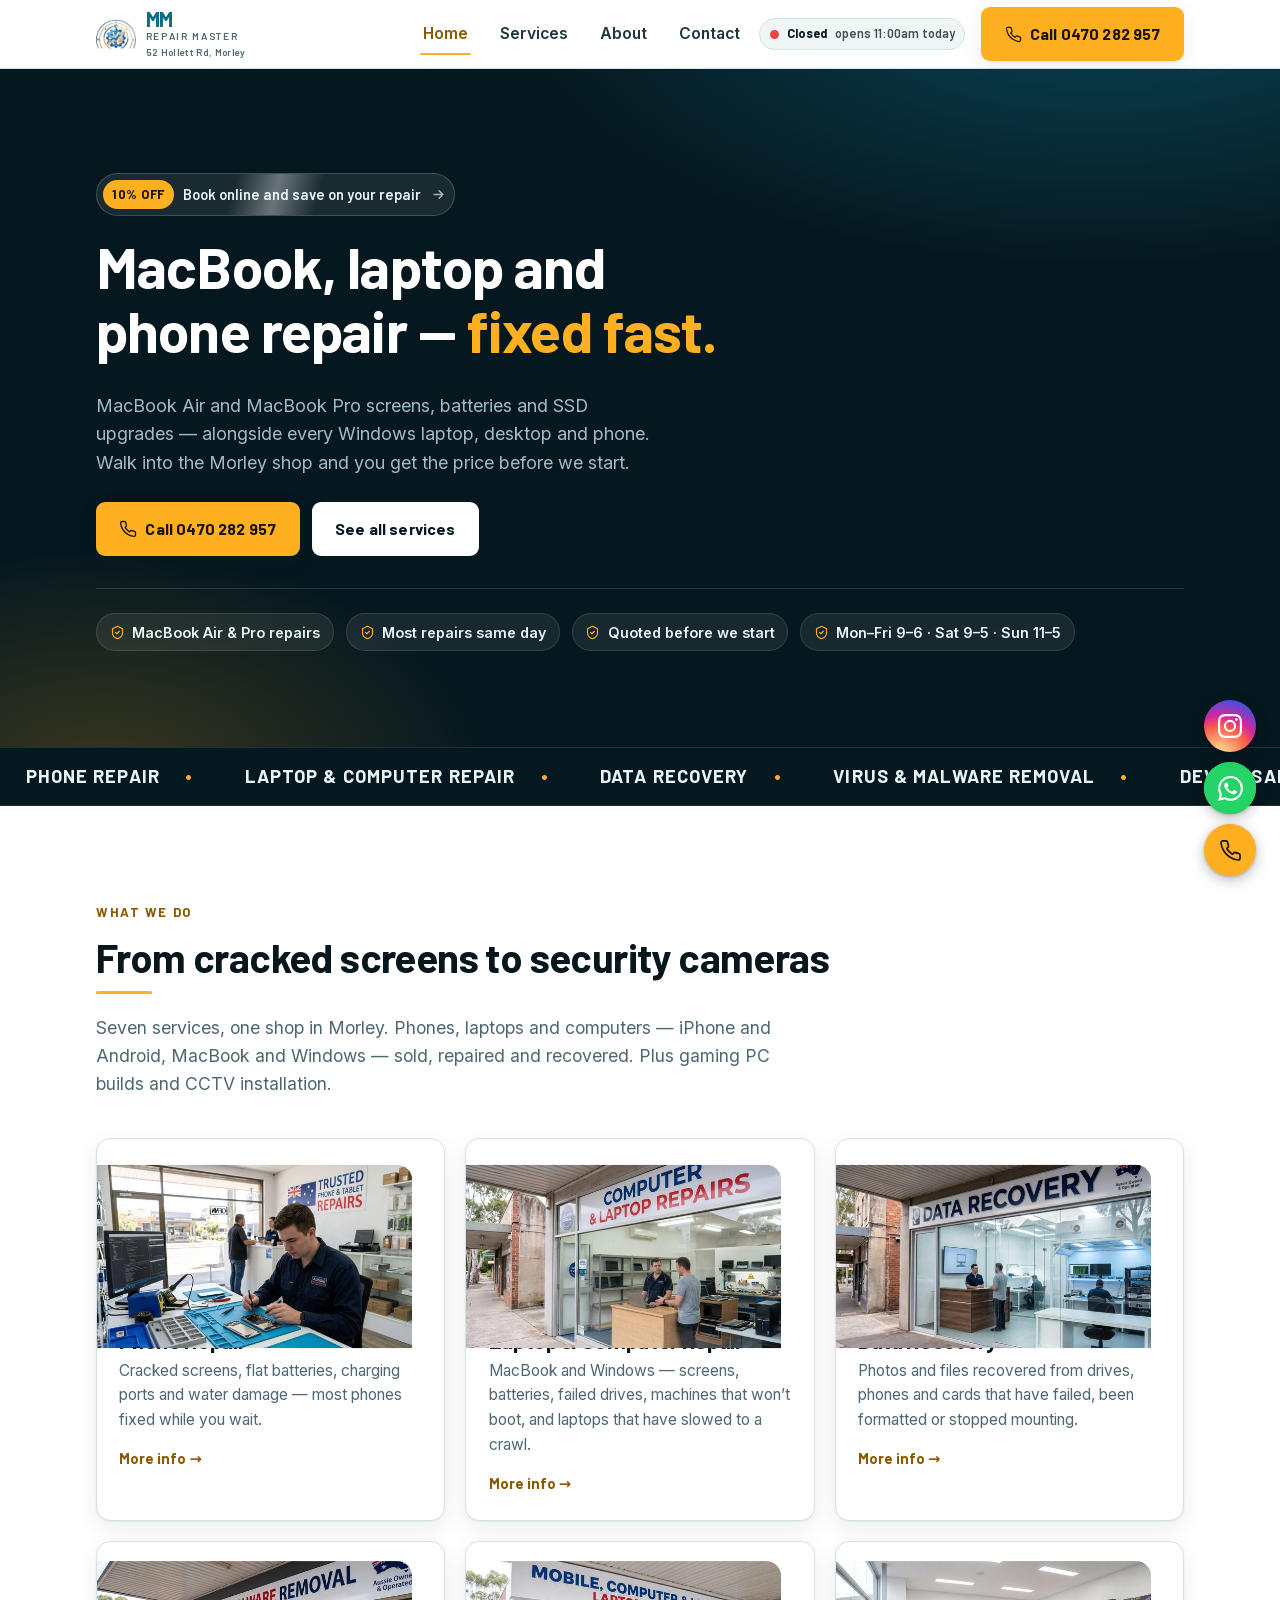
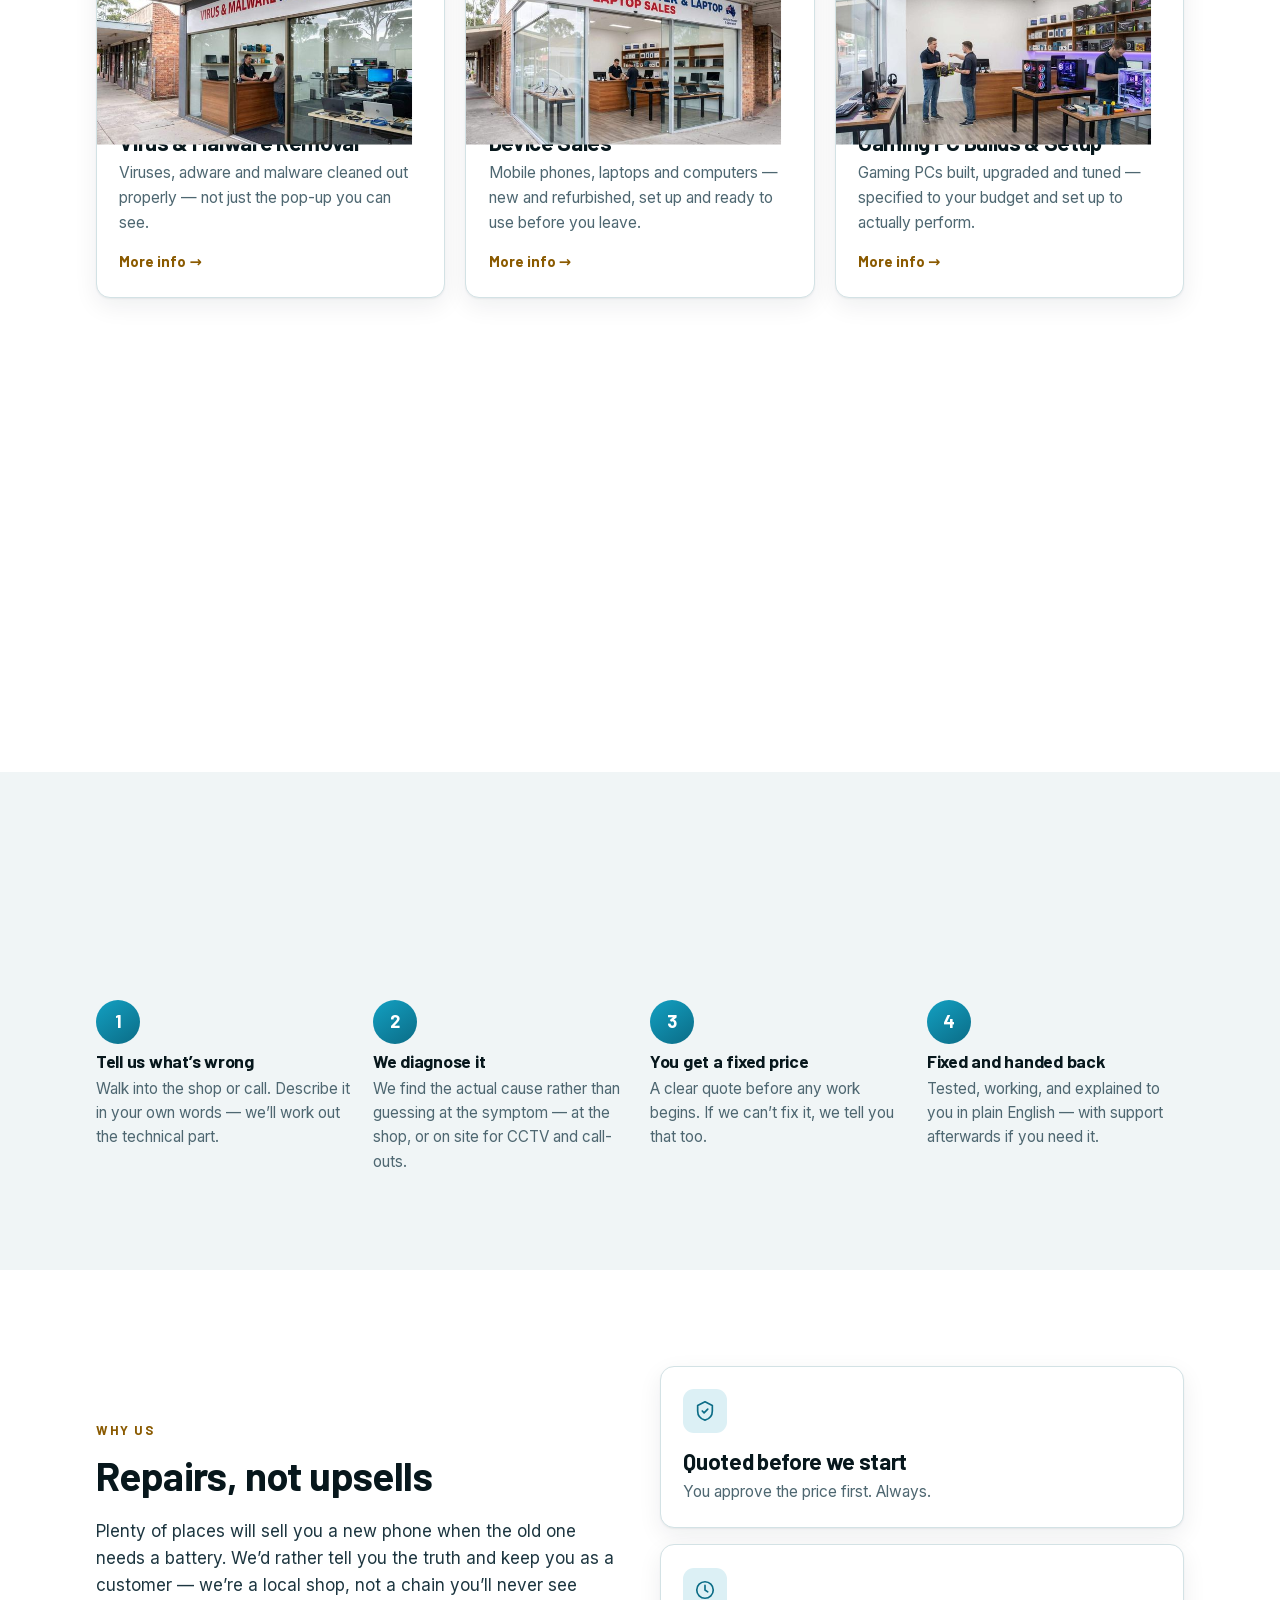
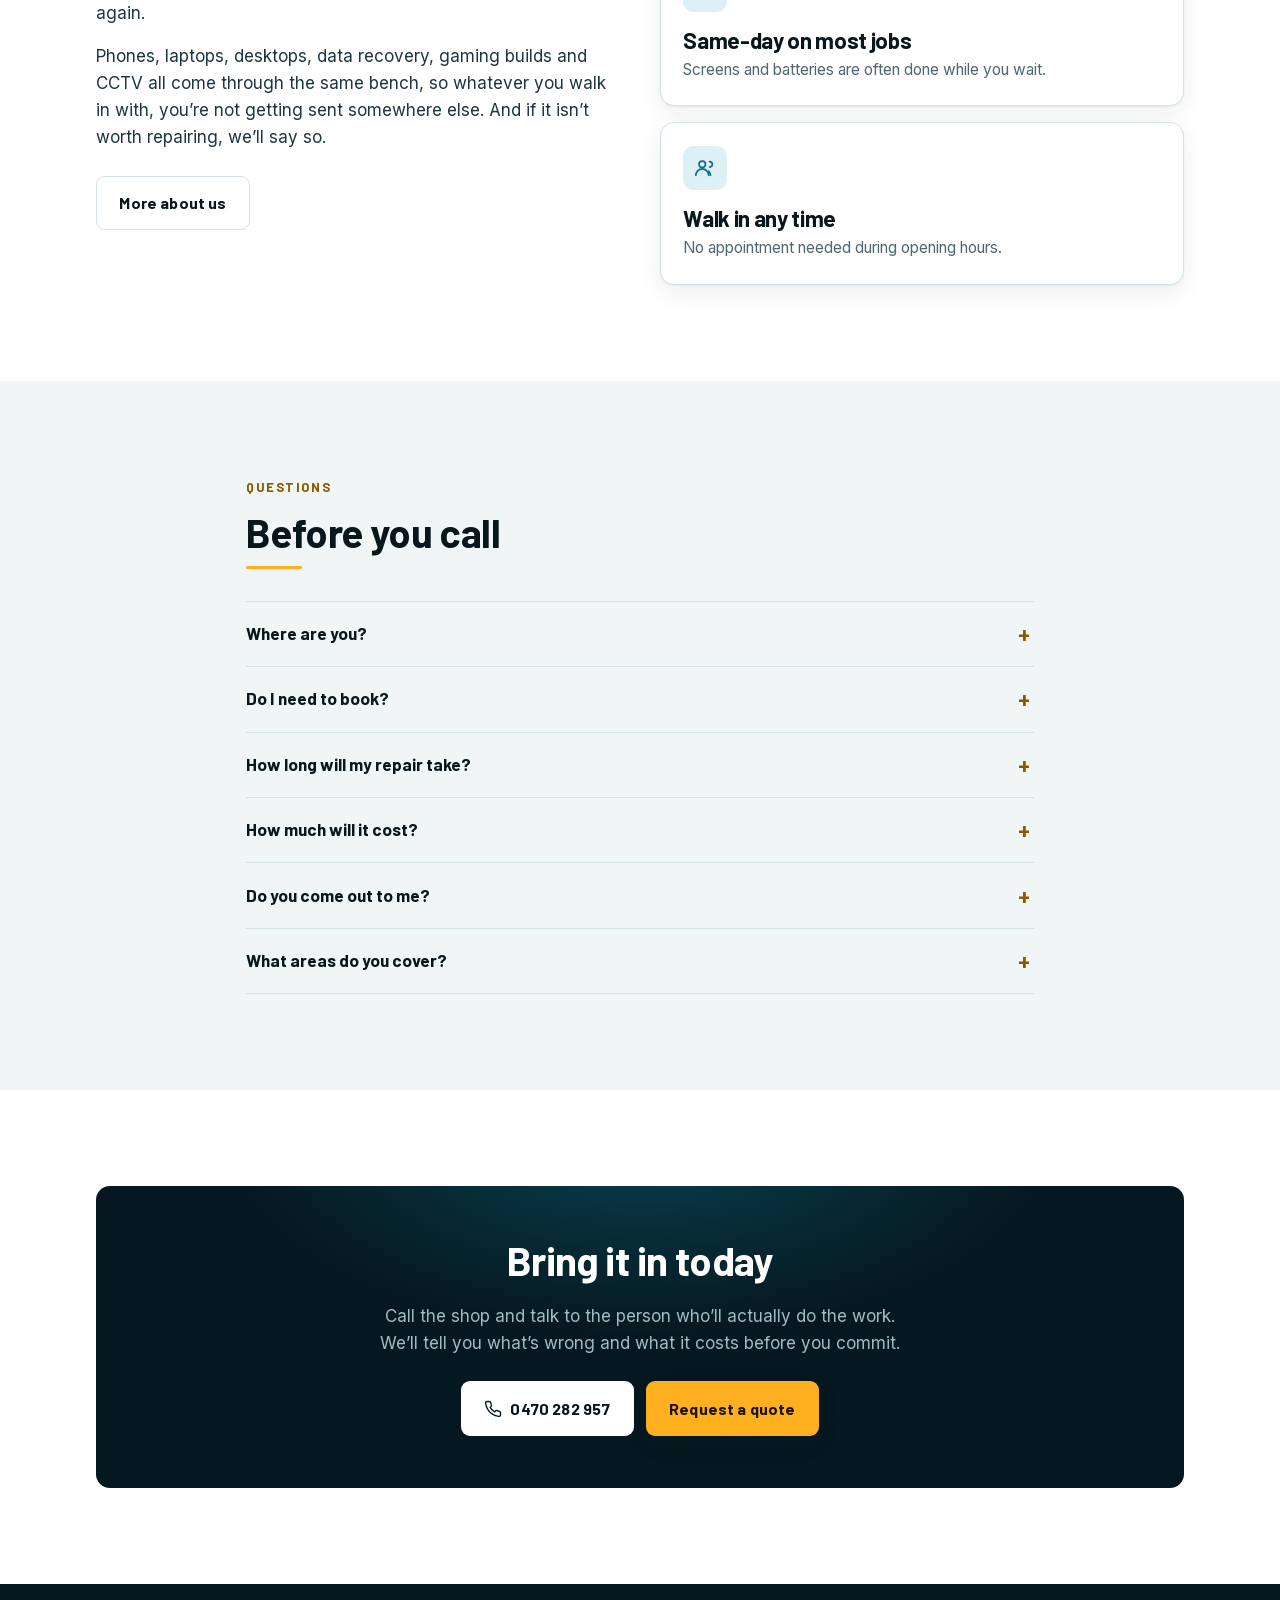
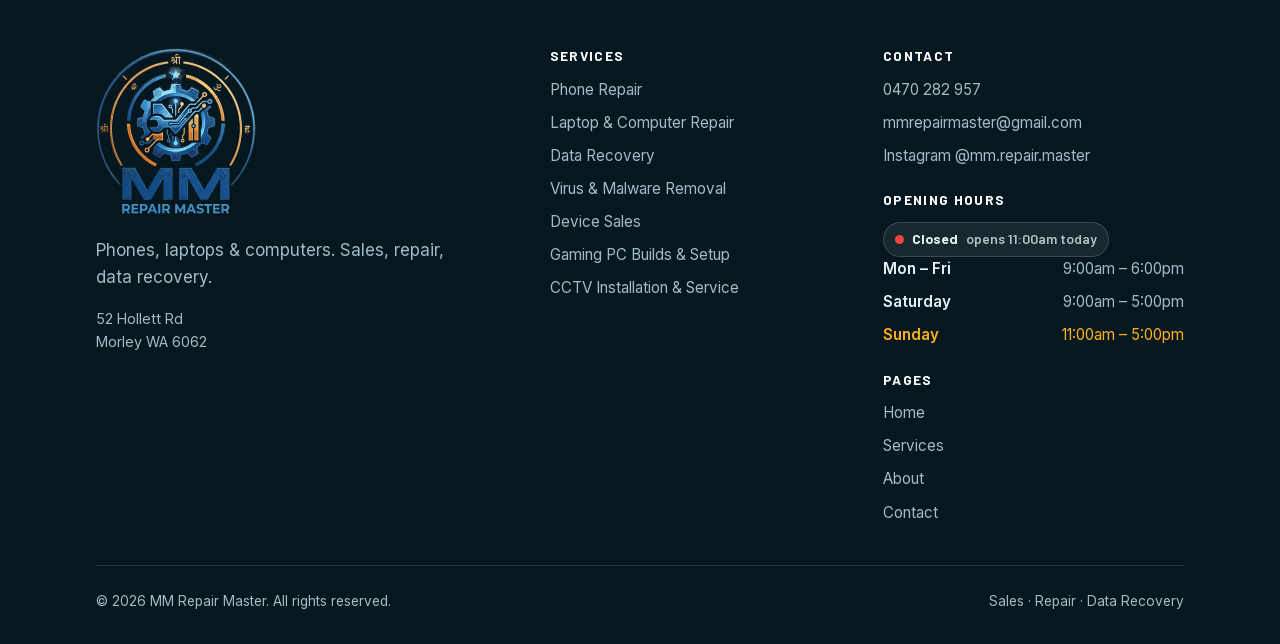
==== index.html @ 7187d107 "Move the business to 52 Hollett Rd, Morley WA 6062 The shop is no longer Kiosk 3 inside The Spring S" ====
<!doctype html>
<html lang="en-AU">
<head>
<meta charset="utf-8">
<meta name="viewport" content="width=device-width, initial-scale=1">
<title>MacBook, Laptop &amp; Phone Repair in Morley | MM Repair Master</title>
<meta name="description" content="MacBook, laptop and phone repair in Morley, Perth. MacBook Air and Pro screens, batteries and SSD upgrades, plus data recovery, virus removal, device sales, gaming PCs and CCTV. Call 0470 282 957.">
<link rel="canonical" href="https://www.mmrepairmaster.com.au/">
<meta name="robots" content="index, follow, max-image-preview:large">
<meta name="theme-color" content="#06181f">

<meta property="og:type" content="website">
<meta property="og:site_name" content="MM Repair Master">
<meta property="og:title" content="MacBook, Laptop &amp; Phone Repair in Morley | MM Repair Master">
<meta property="og:description" content="MacBook, laptop and phone repair in Morley, Perth. MacBook Air and Pro screens, batteries and SSD upgrades, plus data recovery, virus removal, device sales, gaming PCs and CCTV. Call 0470 282 957.">
<meta property="og:url" content="https://www.mmrepairmaster.com.au/">
<meta property="og:locale" content="en_AU">
<meta name="twitter:card" content="summary_large_image">

<link rel="preload" as="font" type="font/woff2" fetchpriority="low" href="assets/fonts/inter-var.woff2" crossorigin><link rel="preload" as="font" type="font/woff2" fetchpriority="low" href="assets/fonts/barlow-700.woff2" crossorigin><link rel="preload" as="font" type="font/woff2" fetchpriority="low" href="assets/fonts/barlow-600.woff2" crossorigin>


<noscript></noscript>
<meta property="og:image" content="https://www.mmrepairmaster.com.au/assets/og-image.png">
<meta property="og:image:width" content="1200">
<meta property="og:image:height" content="630">
<meta name="twitter:image" content="https://www.mmrepairmaster.com.au/assets/og-image.png">
<link rel="icon" type="image/png" sizes="32x32" href="assets/favicon-32.png">
<link rel="apple-touch-icon" href="assets/icon.png">
<link rel="preload" as="image" imagesrcset="assets/photos/phone-repair-640.jpg 640w, assets/photos/phone-repair-768.jpg 768w, assets/photos/phone-repair-1024.jpg 1024w, assets/photos/phone-repair-1280.jpg 1280w, assets/photos/phone-repair.jpg 1600w" imagesizes="(min-width:880px) 360px, (min-width:620px) 45vw, 86vw" fetchpriority="high">
<link rel="stylesheet" href="assets/style.css">
<script type="application/ld+json">{"@context":"https://schema.org","@graph":[{"@context":"https://schema.org","@type":["LocalBusiness","ComputerStore"],"name":"MM Repair Master","url":"https://www.mmrepairmaster.com.au/","image":"https://www.mmrepairmaster.com.au/assets/og-image.png","logo":"https://www.mmrepairmaster.com.au/assets/logo.png","telephone":"0470 282 957","email":"mmrepairmaster@gmail.com","description":"Phone, laptop and computer repair, data recovery, virus and malware removal, device sales, gaming PC builds and CCTV installation.","address":{"@type":"PostalAddress","streetAddress":"52 Hollett Rd","addressLocality":"Morley","addressRegion":"WA","postalCode":"6062","addressCountry":"AU"},"areaServed":{"@type":"City","name":"Perth"},"openingHoursSpecification":[{"@type":"OpeningHoursSpecification","dayOfWeek":["Monday","Tuesday","Wednesday","Thursday","Friday"],"opens":"09:00","closes":"18:00"},{"@type":"OpeningHoursSpecification","dayOfWeek":"Saturday","opens":"09:00","closes":"17:00"},{"@type":"OpeningHoursSpecification","dayOfWeek":"Sunday","opens":"11:00","closes":"17:00"}],"sameAs":["https://www.instagram.com/mm.repair.master/"],"hasOfferCatalog":{"@type":"OfferCatalog","name":"Services","itemListElement":[{"@type":"Offer","itemOffered":{"@type":"Service","name":"Phone Repair"}},{"@type":"Offer","itemOffered":{"@type":"Service","name":"Laptop & Computer Repair"}},{"@type":"Offer","itemOffered":{"@type":"Service","name":"Data Recovery"}},{"@type":"Offer","itemOffered":{"@type":"Service","name":"Virus & Malware Removal"}},{"@type":"Offer","itemOffered":{"@type":"Service","name":"Device Sales"}},{"@type":"Offer","itemOffered":{"@type":"Service","name":"Gaming PC Builds & Setup"}},{"@type":"Offer","itemOffered":{"@type":"Service","name":"CCTV Installation & Service"}}]}},{"@context":"https://schema.org","@type":"FAQPage","mainEntity":[{"@type":"Question","name":"Where are you?","acceptedAnswer":{"@type":"Answer","text":"52 Hollett Rd, Morley WA 6062. Walk in during opening hours - you don't need an appointment."}},{"@type":"Question","name":"Do I need to book?","acceptedAnswer":{"@type":"Answer","text":"No. Walk in any time we're open. Calling ahead on 0470 282 957 helps if you want us to have a screen or battery ready for your model."}},{"@type":"Question","name":"How long will my repair take?","acceptedAnswer":{"@type":"Answer","text":"Most phone screens and batteries are done the same day, often while you wait. Laptops and data recovery depend on the fault - we'll give you a realistic time before you leave it with us."}},{"@type":"Question","name":"How much will it cost?","acceptedAnswer":{"@type":"Answer","text":"We diagnose the problem and quote you before any work starts. You approve the price first, so there are no surprises when you come back."}},{"@type":"Question","name":"Do you come out to me?","acceptedAnswer":{"@type":"Answer","text":"On-call service is available, and CCTV installation is always done on site. Phone and computer repairs are usually faster at the shop."}},{"@type":"Question","name":"What areas do you cover?","acceptedAnswer":{"@type":"Answer","text":"The shop serves Morley and the surrounding north-eastern Perth suburbs - Beechboro, Bayswater, Noranda, Bennett Springs, Caversham, Lockridge, Kiara, Eden Hill, Ballajura and Malaga. On-call and CCTV work covers the wider Perth area."}}]}]}</script>
</head>
<body>
<a class="skip-link" href="#main">Skip to content</a>
<header class="site-header">
  <div class="wrap site-header__inner">
    <a class="logo" href="index.html">
      <img class="logo__mark" src="assets/icon.png" alt="" width="40" height="40" decoding="async">
      <span class="logo__text"><strong>MM</strong><em>Repair Master</em><small>52 Hollett Rd, Morley</small></span>
    </a>
    <nav class="nav" aria-label="Main"><a href="index.html">Home</a><a href="services.html">Services</a><a href="about.html">About</a><a href="contact.html">Contact</a></nav>
    <div class="hours-status hours-status--hdr" data-hours-status="header"></div>
    <a class="btn btn--primary header-cta" href="tel:+61470282957"><svg width="17" height="17" viewBox="0 0 24 24" fill="none" stroke="currentColor" stroke-width="1.8" stroke-linecap="round" stroke-linejoin="round" aria-hidden="true"><path d="M22 16.9v3a2 2 0 0 1-2.2 2 19.8 19.8 0 0 1-8.6-3.1 19.5 19.5 0 0 1-6-6A19.8 19.8 0 0 1 2.1 4.2 2 2 0 0 1 4.1 2h3a2 2 0 0 1 2 1.7c.1 1 .4 2 .7 2.9a2 2 0 0 1-.4 2.1L8.1 9.9a16 16 0 0 0 6 6l1.2-1.2a2 2 0 0 1 2.1-.5c.9.4 1.9.6 2.9.8a2 2 0 0 1 1.7 2z"/></svg> Call 0470 282 957</a>
    <a class="hdr-call" href="tel:+61470282957" aria-label="Call 0470 282 957"><svg width="21" height="21" viewBox="0 0 24 24" fill="none" stroke="currentColor" stroke-width="1.9" stroke-linecap="round" stroke-linejoin="round" aria-hidden="true"><path d="M22 16.9v3a2 2 0 0 1-2.2 2 19.8 19.8 0 0 1-8.6-3.1 19.5 19.5 0 0 1-6-6A19.8 19.8 0 0 1 2.1 4.2 2 2 0 0 1 4.1 2h3a2 2 0 0 1 2 1.7c.1 1 .4 2 .7 2.9a2 2 0 0 1-.4 2.1L8.1 9.9a16 16 0 0 0 6 6l1.2-1.2a2 2 0 0 1 2.1-.5c.9.4 1.9.6 2.9.8a2 2 0 0 1 1.7 2z"/></svg></a>
    <button class="burger" type="button" aria-expanded="false" aria-label="Open menu" aria-controls="mnav">
      <svg width="24" height="24" viewBox="0 0 24 24" fill="none" stroke="currentColor" stroke-width="2" stroke-linecap="round" aria-hidden="true"><path d="M3 6h18M3 12h18M3 18h18"/></svg>
    </button>
  </div>
  <div class="mobile-nav" id="mnav">
    <div class="mnav-hours">
      <div class="hours-status hours-status--lg" data-hours-status="mob"></div>
      <ul class="hours-mini hours-mini--light">
        <li><span>Mon &ndash; Fri</span><span>9:00am &ndash; 6:00pm</span></li>
        <li><span>Saturday</span><span>9:00am &ndash; 5:00pm</span></li>
        <li><span>Sunday</span><span>11:00am &ndash; 5:00pm</span></li>
      </ul>
    </div>
    <a href="index.html">Home</a><a href="services.html">Services</a><a href="about.html">About</a><a href="contact.html">Contact</a>
    <a class="btn btn--primary" href="tel:+61470282957">Call 0470 282 957</a>
  </div>
</header>
<main id="main"><a class="locbar" href="https://www.google.com/maps/search/?api=1&amp;query=52+Hollett+Rd+Morley+WA+6062" target="_blank" rel="noopener" aria-label="52 Hollett Rd, Morley WA 6062 - open directions in Google Maps"><span class="locbar__pin" aria-hidden="true"><svg width="15" height="15" viewBox="0 0 24 24" fill="none" stroke="currentColor" stroke-width="2.2" stroke-linecap="round" stroke-linejoin="round"><path d="M20 10c0 6-8 12-8 12s-8-6-8-12a8 8 0 0 1 16 0Z"/><circle cx="12" cy="10" r="3"/></svg></span><span class="locbar__text"><strong>52 Hollett Rd</strong><small>Morley WA 6062</small></span><span class="locbar__go" aria-hidden="true"><svg width="14" height="14" viewBox="0 0 24 24" fill="none" stroke="currentColor" stroke-width="2.4" stroke-linecap="round" stroke-linejoin="round"><path d="M5 12h13M12 5l7 7-7 7"/></svg></span></a>

<section class="hero">
  <div class="wrap">
    <a class="promo-pill" href="contact.html">
      <span class="promo-pill__flash">10% OFF</span>
      <span>Book online and save on your repair</span>
      <svg width="15" height="15" viewBox="0 0 24 24" fill="none" stroke="currentColor" stroke-width="2.4" stroke-linecap="round" stroke-linejoin="round" aria-hidden="true"><path d="M5 12h14M13 6l6 6-6 6"/></svg>
    </a>
    <h1>MacBook, laptop and phone repair &mdash; <em>fixed fast.</em></h1>
    <p>MacBook Air and MacBook Pro screens, batteries and SSD upgrades &mdash; alongside every Windows laptop, desktop and phone. Walk into the Morley shop and you get the price before we start.</p>
    <div class="btn-row">
      <a class="btn btn--primary" href="tel:+61470282957"><svg width="18" height="18" viewBox="0 0 24 24" fill="none" stroke="currentColor" stroke-width="1.8" stroke-linecap="round" stroke-linejoin="round" aria-hidden="true"><path d="M22 16.9v3a2 2 0 0 1-2.2 2 19.8 19.8 0 0 1-8.6-3.1 19.5 19.5 0 0 1-6-6A19.8 19.8 0 0 1 2.1 4.2 2 2 0 0 1 4.1 2h3a2 2 0 0 1 2 1.7c.1 1 .4 2 .7 2.9a2 2 0 0 1-.4 2.1L8.1 9.9a16 16 0 0 0 6 6l1.2-1.2a2 2 0 0 1 2.1-.5c.9.4 1.9.6 2.9.8a2 2 0 0 1 1.7 2z"/></svg> Call 0470 282 957</a>
      <a class="btn btn--onnavy" href="services.html">See all services</a>
    </div>
    <div class="trust-strip">
      <span><svg width="15" height="15" viewBox="0 0 24 24" fill="none" stroke="currentColor" stroke-width="1.8" stroke-linecap="round" stroke-linejoin="round" aria-hidden="true"><path d="M12 2l8 4v6c0 5-3.4 8.7-8 10-4.6-1.3-8-5-8-10V6z"/><path d="M9 12l2 2 4-4"/></svg> MacBook Air &amp; Pro repairs</span>
      <span><svg width="15" height="15" viewBox="0 0 24 24" fill="none" stroke="currentColor" stroke-width="1.8" stroke-linecap="round" stroke-linejoin="round" aria-hidden="true"><path d="M12 2l8 4v6c0 5-3.4 8.7-8 10-4.6-1.3-8-5-8-10V6z"/><path d="M9 12l2 2 4-4"/></svg> Most repairs same day</span>
      <span><svg width="15" height="15" viewBox="0 0 24 24" fill="none" stroke="currentColor" stroke-width="1.8" stroke-linecap="round" stroke-linejoin="round" aria-hidden="true"><path d="M12 2l8 4v6c0 5-3.4 8.7-8 10-4.6-1.3-8-5-8-10V6z"/><path d="M9 12l2 2 4-4"/></svg> Quoted before we start</span>
      <span><svg width="15" height="15" viewBox="0 0 24 24" fill="none" stroke="currentColor" stroke-width="1.8" stroke-linecap="round" stroke-linejoin="round" aria-hidden="true"><path d="M12 2l8 4v6c0 5-3.4 8.7-8 10-4.6-1.3-8-5-8-10V6z"/><path d="M9 12l2 2 4-4"/></svg> Mon&ndash;Fri 9&ndash;6 &middot; Sat 9&ndash;5 &middot; Sun 11&ndash;5</span>
    </div>
  </div>
</section>

<section class="section">
  <div class="wrap">
    <p class="eyebrow reveal">What we do</p>
    <h2 class="reveal">From cracked screens to security cameras</h2>
    <p class="lede reveal">Seven services, one shop in Morley. Phones, laptops and computers &mdash; iPhone and Android, MacBook and Windows &mdash; sold, repaired and recovered. Plus gaming PC builds and CCTV installation.</p>
    <div class="grid grid--3" style="margin-top:2.5rem">
      <a class="card card--link reveal" href="services/phone-repair.html">
        <img srcset="assets/photos/phone-repair-640.jpg 640w, assets/photos/phone-repair-768.jpg 768w, assets/photos/phone-repair-1024.jpg 1024w, assets/photos/phone-repair-1280.jpg 1280w, assets/photos/phone-repair.jpg 1600w" sizes="(min-width:880px) 360px, (min-width:620px) 45vw, 86vw" class="card__media" src="assets/photos/phone-repair.jpg" alt="" loading="eager" fetchpriority="high" width="800" height="450" onerror="this.onerror=null;this.src='assets/img/phone-repair.svg'">
        <h3>Phone Repair</h3>
        <p>Cracked screens, flat batteries, charging ports and water damage &mdash; most phones fixed while you wait.</p>
        <span class="card__price">More info &rarr;</span>
      </a>
      <a class="card card--link reveal" href="services/computer-laptop-repair.html">
        <img srcset="assets/photos/computer-laptop-repair-640.jpg 640w, assets/photos/computer-laptop-repair-768.jpg 768w, assets/photos/computer-laptop-repair-1024.jpg 1024w, assets/photos/computer-laptop-repair-1280.jpg 1280w, assets/photos/computer-laptop-repair.jpg 1600w" sizes="(min-width:880px) 360px, (min-width:620px) 45vw, 86vw" class="card__media" src="assets/photos/computer-laptop-repair.jpg" alt="" loading="lazy" width="800" height="450" onerror="this.onerror=null;this.src='assets/img/computer-laptop-repair.svg'">
        <h3>Laptop &amp; Computer Repair</h3>
        <p>MacBook and Windows &mdash; screens, batteries, failed drives, machines that won&rsquo;t boot, and laptops that have slowed to a crawl.</p>
        <span class="card__price">More info &rarr;</span>
      </a>
      <a class="card card--link reveal" href="services/data-recovery.html">
        <img srcset="assets/photos/data-recovery-640.jpg 640w, assets/photos/data-recovery-768.jpg 768w, assets/photos/data-recovery-1024.jpg 1024w, assets/photos/data-recovery-1280.jpg 1280w, assets/photos/data-recovery.jpg 1600w" sizes="(min-width:880px) 360px, (min-width:620px) 45vw, 86vw" class="card__media" src="assets/photos/data-recovery.jpg" alt="" loading="lazy" width="800" height="450" onerror="this.onerror=null;this.src='assets/img/data-recovery.svg'">
        <h3>Data Recovery</h3>
        <p>Photos and files recovered from drives, phones and cards that have failed, been formatted or stopped mounting.</p>
        <span class="card__price">More info &rarr;</span>
      </a>
      <a class="card card--link reveal" href="services/virus-malware-removal.html">
        <img srcset="assets/photos/virus-malware-removal-640.jpg 640w, assets/photos/virus-malware-removal-768.jpg 768w, assets/photos/virus-malware-removal-1024.jpg 1024w, assets/photos/virus-malware-removal-1280.jpg 1280w, assets/photos/virus-malware-removal.jpg 1600w" sizes="(min-width:880px) 360px, (min-width:620px) 45vw, 86vw" class="card__media" src="assets/photos/virus-malware-removal.jpg" alt="" loading="lazy" width="800" height="450" onerror="this.onerror=null;this.src='assets/img/virus-malware-removal.svg'">
        <h3>Virus &amp; Malware Removal</h3>
        <p>Viruses, adware and malware cleaned out properly &mdash; not just the pop-up you can see.</p>
        <span class="card__price">More info &rarr;</span>
      </a>
      <a class="card card--link reveal" href="services/device-sales.html">
        <img srcset="assets/photos/device-sales-640.jpg 640w, assets/photos/device-sales-768.jpg 768w, assets/photos/device-sales-1024.jpg 1024w, assets/photos/device-sales-1280.jpg 1280w, assets/photos/device-sales.jpg 1600w" sizes="(min-width:880px) 360px, (min-width:620px) 45vw, 86vw" class="card__media" src="assets/photos/device-sales.jpg" alt="" loading="lazy" width="800" height="450" onerror="this.onerror=null;this.src='assets/img/device-sales.svg'">
        <h3>Device Sales</h3>
        <p>Mobile phones, laptops and computers &mdash; new and refurbished, set up and ready to use before you leave.</p>
        <span class="card__price">More info &rarr;</span>
      </a>
      <a class="card card--link reveal" href="services/gaming-pc-setup.html">
        <img srcset="assets/photos/gaming-pc-setup-640.jpg 640w, assets/photos/gaming-pc-setup-768.jpg 768w, assets/photos/gaming-pc-setup-1024.jpg 1024w, assets/photos/gaming-pc-setup-1280.jpg 1280w, assets/photos/gaming-pc-setup.jpg 1600w" sizes="(min-width:880px) 360px, (min-width:620px) 45vw, 86vw" class="card__media" src="assets/photos/gaming-pc-setup.jpg" alt="" loading="lazy" width="800" height="450" onerror="this.onerror=null;this.src='assets/img/gaming-pc-setup.svg'">
        <h3>Gaming PC Builds &amp; Setup</h3>
        <p>Gaming PCs built, upgraded and tuned &mdash; specified to your budget and set up to actually perform.</p>
        <span class="card__price">More info &rarr;</span>
      </a>
      <a class="card card--link reveal" href="services/cctv-installation.html">
        <img srcset="assets/photos/cctv-installation-640.jpg 640w, assets/photos/cctv-installation-768.jpg 768w, assets/photos/cctv-installation-1024.jpg 1024w, assets/photos/cctv-installation-1280.jpg 1280w, assets/photos/cctv-installation.jpg 1600w" sizes="(min-width:880px) 360px, (min-width:620px) 45vw, 86vw" class="card__media" src="assets/photos/cctv-installation.jpg" alt="" loading="lazy" width="800" height="450" onerror="this.onerror=null;this.src='assets/img/cctv-installation.svg'">
        <h3>CCTV Installation &amp; Service</h3>
        <p>Security cameras supplied, installed and serviced for homes and businesses &mdash; viewable from your phone.</p>
        <span class="card__price">More info &rarr;</span>
      </a>
    </div>
  </div>
</section>

<section class="section section--surface">
  <div class="wrap">
    <p class="eyebrow reveal">How it works</p>
    <h2 class="reveal">No mystery, no surprise bills</h2>
    <ol class="steps" style="margin-top:2.5rem">
      <li class="reveal"><h3>Tell us what&rsquo;s wrong</h3><p>Walk into the shop or call. Describe it in your own words &mdash; we&rsquo;ll work out the technical part.</p></li>
      <li class="reveal"><h3>We diagnose it</h3><p>We find the actual cause rather than guessing at the symptom &mdash; at the shop, or on site for CCTV and call-outs.</p></li>
      <li class="reveal"><h3>You get a fixed price</h3><p>A clear quote before any work begins. If we can&rsquo;t fix it, we tell you that too.</p></li>
      <li class="reveal"><h3>Fixed and handed back</h3><p>Tested, working, and explained to you in plain English &mdash; with support afterwards if you need it.</p></li>
    </ol>
  </div>
</section>

<section class="section">
  <div class="wrap">
    <div class="grid grid--2" style="align-items:center;gap:2.5rem">
      <div class="reveal">
        <p class="eyebrow">Why us</p>
        <h2>Repairs, not upsells</h2>
        <p>Plenty of places will sell you a new phone when the old one needs a battery. We&rsquo;d rather tell you the truth and keep you as a customer &mdash; we&rsquo;re a local shop, not a chain you&rsquo;ll never see again.</p>
        <p>Phones, laptops, desktops, data recovery, gaming builds and CCTV all come through the same bench, so whatever you walk in with, you&rsquo;re not getting sent somewhere else. And if it isn&rsquo;t worth repairing, we&rsquo;ll say so.</p>
        <div class="btn-row"><a class="btn btn--ghost" href="about.html">More about us</a></div>
      </div>
      <div class="grid" style="gap:1rem">
        <div class="card reveal"><span class="card__icon"><svg width="22" height="22" viewBox="0 0 24 24" fill="none" stroke="currentColor" stroke-width="1.8" stroke-linecap="round" stroke-linejoin="round" aria-hidden="true"><path d="M12 2l8 4v6c0 5-3.4 8.7-8 10-4.6-1.3-8-5-8-10V6z"/><path d="M9 12l2 2 4-4"/></svg></span><h3>Quoted before we start</h3><p>You approve the price first. Always.</p></div>
        <div class="card reveal"><span class="card__icon"><svg width="22" height="22" viewBox="0 0 24 24" fill="none" stroke="currentColor" stroke-width="1.8" stroke-linecap="round" stroke-linejoin="round" aria-hidden="true"><circle cx="12" cy="12" r="9"/><path d="M12 7v5l3 2"/></svg></span><h3>Same-day on most jobs</h3><p>Screens and batteries are often done while you wait.</p></div>
        <div class="card reveal"><span class="card__icon"><svg width="22" height="22" viewBox="0 0 24 24" fill="none" stroke="currentColor" stroke-width="1.8" stroke-linecap="round" stroke-linejoin="round" aria-hidden="true"><circle cx="9" cy="8" r="3.5"/><path d="M2 20a7 7 0 0 1 14 0"/><path d="M17 11a3 3 0 1 0 0-6M18 20a6.5 6.5 0 0 0-2-4.7"/></svg></span><h3>Walk in any time</h3><p>No appointment needed during opening hours.</p></div>
      </div>
    </div>
  </div>
</section>

<section class="section section--surface">
  <div class="wrap" style="max-width:820px">
    <p class="eyebrow reveal">Questions</p>
    <h2 class="reveal">Before you call</h2>
    <div class="reveal" style="margin-top:2rem"><div class="faq"><details><summary>Where are you?</summary><p>52 Hollett Rd, Morley WA 6062. Walk in during opening hours &mdash; you don&rsquo;t need an appointment.</p></details><details><summary>Do I need to book?</summary><p>No. Walk in any time we&rsquo;re open. Calling ahead on 0470 282 957 helps if you want us to have a screen or battery ready for your model.</p></details><details><summary>How long will my repair take?</summary><p>Most phone screens and batteries are done the same day, often while you wait. Laptops and data recovery depend on the fault &mdash; we&rsquo;ll give you a realistic time before you leave it with us.</p></details><details><summary>How much will it cost?</summary><p>We diagnose the problem and quote you before any work starts. You approve the price first, so there are no surprises when you come back.</p></details><details><summary>Do you come out to me?</summary><p>On-call service is available, and CCTV installation is always done on site. Phone and computer repairs are usually faster at the shop.</p></details><details><summary>What areas do you cover?</summary><p>The shop serves Morley and the surrounding north-eastern Perth suburbs &mdash; Beechboro, Bayswater, Noranda, Bennett Springs, Caversham, Lockridge, Kiara, Eden Hill, Ballajura and Malaga. On-call and CCTV work covers the wider Perth area.</p></details></div></div>
  </div>
</section>

<section class="section">
  <div class="wrap">
    <div class="band reveal">
      <h2>Bring it in today</h2>
      <p>Call the shop and talk to the person who&rsquo;ll actually do the work. We&rsquo;ll tell you what&rsquo;s wrong and what it costs before you commit.</p>
      <div class="btn-row">
        <a class="btn btn--onnavy" href="tel:+61470282957"><svg width="18" height="18" viewBox="0 0 24 24" fill="none" stroke="currentColor" stroke-width="1.8" stroke-linecap="round" stroke-linejoin="round" aria-hidden="true"><path d="M22 16.9v3a2 2 0 0 1-2.2 2 19.8 19.8 0 0 1-8.6-3.1 19.5 19.5 0 0 1-6-6A19.8 19.8 0 0 1 2.1 4.2 2 2 0 0 1 4.1 2h3a2 2 0 0 1 2 1.7c.1 1 .4 2 .7 2.9a2 2 0 0 1-.4 2.1L8.1 9.9a16 16 0 0 0 6 6l1.2-1.2a2 2 0 0 1 2.1-.5c.9.4 1.9.6 2.9.8a2 2 0 0 1 1.7 2z"/></svg> 0470 282 957</a>
        <a class="btn btn--primary" href="contact.html">Request a quote</a>
      </div>
    </div>
  </div>
</section>

</main>
<footer class="site-footer">
  <div class="wrap">
    <div class="footer-grid">
      <div>
        <a class="logo logo--footer" href="index.html" aria-label="MM Repair Master home">
          <img src="assets/logo.png" alt="MM Repair Master"
               width="160" height="166" decoding="async" loading="lazy">
        </a>
        <p style="color:var(--on-navy-muted);max-width:34ch">Phones, laptops &amp; computers. Sales, repair, data recovery.</p>
        <p style="color:var(--on-navy-muted);font-size:.9rem">
          52 Hollett Rd<br>Morley WA 6062
        </p>
      </div>
      <div>
        <h4>Services</h4>
        <ul><li><a href="services/phone-repair.html">Phone Repair</a></li><li><a href="services/computer-laptop-repair.html">Laptop &amp; Computer Repair</a></li><li><a href="services/data-recovery.html">Data Recovery</a></li><li><a href="services/virus-malware-removal.html">Virus &amp; Malware Removal</a></li><li><a href="services/device-sales.html">Device Sales</a></li><li><a href="services/gaming-pc-setup.html">Gaming PC Builds &amp; Setup</a></li><li><a href="services/cctv-installation.html">CCTV Installation &amp; Service</a></li></ul>
      </div>
      <div>
        <h4>Contact</h4>
        <ul>
          <li><a href="tel:+61470282957">0470 282 957</a></li>
          <li><a href="mailto:mmrepairmaster@gmail.com">mmrepairmaster@gmail.com</a></li>
          <li><a href="https://www.instagram.com/mm.repair.master/" rel="noopener">Instagram @mm.repair.master</a></li>
        </ul>
        <h4 style="margin-top:1.5rem">Opening hours</h4>
        <div class="hours-status" data-hours-status></div>
        <ul class="hours-mini">
          <li><span>Mon &ndash; Fri</span><span>9:00am &ndash; 6:00pm</span></li>
          <li><span>Saturday</span><span>9:00am &ndash; 5:00pm</span></li>
          <li><span>Sunday</span><span>11:00am &ndash; 5:00pm</span></li>
        </ul>
        <h4 style="margin-top:1.5rem">Pages</h4>
        <ul><li><a href="index.html">Home</a></li><li><a href="services.html">Services</a></li><li><a href="about.html">About</a></li><li><a href="contact.html">Contact</a></li></ul>
      </div>
    </div>
    <div class="footer-bottom">
      <span>&copy; <span id="yr">2026</span> MM Repair Master. All rights reserved.</span>
      <span>Sales &middot; Repair &middot; Data Recovery</span>
    </div>
  </div>
</footer>

<div class="fab-stack">
  <a class="fab fab--call" href="tel:+61470282957" aria-label="Call 0470 282 957">
    <span class="fab__label">Call 0470 282 957</span><svg width="23" height="23" viewBox="0 0 24 24" fill="none" stroke="currentColor" stroke-width="1.8" stroke-linecap="round" stroke-linejoin="round" aria-hidden="true"><path d="M22 16.9v3a2 2 0 0 1-2.2 2 19.8 19.8 0 0 1-8.6-3.1 19.5 19.5 0 0 1-6-6A19.8 19.8 0 0 1 2.1 4.2 2 2 0 0 1 4.1 2h3a2 2 0 0 1 2 1.7c.1 1 .4 2 .7 2.9a2 2 0 0 1-.4 2.1L8.1 9.9a16 16 0 0 0 6 6l1.2-1.2a2 2 0 0 1 2.1-.5c.9.4 1.9.6 2.9.8a2 2 0 0 1 1.7 2z"/></svg>
  </a>
  <a class="fab fab--whatsapp" href="https://wa.me/61470282957" target="_blank" rel="noopener"
     aria-label="Message us on WhatsApp">
    <span class="fab__label">WhatsApp us</span><svg width="25" height="25" viewBox="0 0 24 24" fill="none" stroke="currentColor" stroke-width="1.8" stroke-linecap="round" stroke-linejoin="round" aria-hidden="true"><path fill="currentColor" stroke="none" d="M17.472 14.382c-.297-.149-1.758-.867-2.03-.967-.273-.099-.471-.148-.67.15-.197.297-.767.966-.94 1.164-.173.199-.347.223-.644.075-.297-.149-1.255-.463-2.39-1.475-.883-.788-1.48-1.761-1.653-2.059-.173-.297-.018-.458.13-.606.134-.133.298-.347.446-.52.149-.174.198-.298.298-.497.099-.198.05-.371-.025-.52-.075-.149-.669-1.612-.916-2.207-.242-.579-.487-.5-.669-.51-.173-.008-.371-.01-.57-.01-.198 0-.52.074-.792.372-.272.297-1.04 1.016-1.04 2.479 0 1.462 1.065 2.875 1.213 3.074.149.198 2.096 3.2 5.077 4.487.709.306 1.262.489 1.694.625.712.227 1.36.195 1.871.118.571-.085 1.758-.719 2.006-1.413.248-.694.248-1.289.173-1.413-.074-.124-.272-.198-.57-.347m-5.421 7.403h-.004a9.87 9.87 0 0 1-5.031-1.378l-.361-.214-3.741.982.998-3.648-.235-.374a9.86 9.86 0 0 1-1.51-5.26c.001-5.45 4.436-9.884 9.888-9.884 2.64 0 5.122 1.03 6.988 2.898a9.825 9.825 0 0 1 2.893 6.994c-.003 5.45-4.437 9.884-9.885 9.884m8.413-18.297A11.815 11.815 0 0 0 12.05 0C5.495 0 .16 5.335.157 11.892c0 2.096.547 4.142 1.588 5.945L.057 24l6.305-1.654a11.882 11.882 0 0 0 5.683 1.448h.005c6.554 0 11.89-5.335 11.893-11.893a11.821 11.821 0 0 0-3.48-8.413z"/></svg>
  </a>
  <a class="fab fab--instagram" href="https://www.instagram.com/mm.repair.master/" target="_blank" rel="noopener"
     aria-label="MM Repair Master on Instagram">
    <span class="fab__label">@mm.repair.master</span><svg width="24" height="24" viewBox="0 0 24 24" fill="none" stroke="currentColor" stroke-width="1.8" stroke-linecap="round" stroke-linejoin="round" aria-hidden="true"><path fill="currentColor" stroke="none" d="M12 2.163c3.204 0 3.584.012 4.85.07 3.252.148 4.771 1.691 4.919 4.919.058 1.265.069 1.645.069 4.849 0 3.205-.012 3.584-.069 4.849-.149 3.225-1.664 4.771-4.919 4.919-1.266.058-1.644.07-4.85.07-3.204 0-3.584-.012-4.849-.07-3.26-.149-4.771-1.699-4.919-4.92-.058-1.265-.07-1.644-.07-4.849 0-3.204.013-3.583.07-4.849.149-3.227 1.664-4.771 4.919-4.919 1.266-.057 1.645-.069 4.849-.069zM12 0C8.741 0 8.333.014 7.053.072 2.695.272.273 2.69.073 7.052.014 8.333 0 8.741 0 12c0 3.259.014 3.668.072 4.948.2 4.358 2.618 6.78 6.98 6.98C8.333 23.986 8.741 24 12 24c3.259 0 3.668-.014 4.948-.072 4.354-.2 6.782-2.618 6.979-6.98.059-1.28.073-1.689.073-4.948 0-3.259-.014-3.667-.072-4.947-.196-4.354-2.617-6.78-6.979-6.98C15.668.014 15.259 0 12 0zm0 5.838a6.162 6.162 0 1 0 0 12.324 6.162 6.162 0 0 0 0-12.324zM12 16a4 4 0 1 1 0-8 4 4 0 0 1 0 8zm6.406-11.845a1.44 1.44 0 1 0 0 2.881 1.44 1.44 0 0 0 0-2.881z"/></svg>
  </a>
</div>
<div class="callbar">
  <a href="tel:+61470282957"><svg width="18" height="18" viewBox="0 0 24 24" fill="none" stroke="currentColor" stroke-width="1.8" stroke-linecap="round" stroke-linejoin="round" aria-hidden="true"><path d="M22 16.9v3a2 2 0 0 1-2.2 2 19.8 19.8 0 0 1-8.6-3.1 19.5 19.5 0 0 1-6-6A19.8 19.8 0 0 1 2.1 4.2 2 2 0 0 1 4.1 2h3a2 2 0 0 1 2 1.7c.1 1 .4 2 .7 2.9a2 2 0 0 1-.4 2.1L8.1 9.9a16 16 0 0 0 6 6l1.2-1.2a2 2 0 0 1 2.1-.5c.9.4 1.9.6 2.9.8a2 2 0 0 1 1.7 2z"/></svg> Call now</a>
  <a href="contact.html"><svg width="18" height="18" viewBox="0 0 24 24" fill="none" stroke="currentColor" stroke-width="1.8" stroke-linecap="round" stroke-linejoin="round" aria-hidden="true"><rect x="2" y="4" width="20" height="16" rx="2"/><path d="m2 7 10 6 10-6"/></svg> Get a quote</a>
</div>

<script>document.getElementById('yr').textContent=new Date().getFullYear();</script>
<script src="assets/site.js" defer></script>
</body>
</html>
---- assets/style.css ----
/* Self-hosted so the fonts arrive with the stylesheet instead of swapping in
   late and rewrapping every line of text. font-display:optional means the
   browser either has the font in time for the first paint or uses the system
   font for that whole page load - it never swaps mid-load, so no layout shift. */@font-face{font-family:"Barlow";font-style:normal;font-weight:600;font-display:optional;src:url(fonts/barlow-600.woff2) format("woff2")}@font-face{font-family:"Barlow";font-style:normal;font-weight:700;font-display:optional;src:url(fonts/barlow-700.woff2) format("woff2")}@font-face{font-family:"Inter";font-style:normal;font-weight:400 700;font-display:optional;src:url(fonts/inter-var.woff2) format("woff2")}:root{--accent:#ffb020;--accent-ink:#1a1203;--accent-text:#8a5a00;--accent-soft:#fff2d6;--brand:#0b6c86;--brand-soft:#dcf0f5;--ink:#07171c;--ink-2:#1d3640;--muted:#4e6771;--bg:#ffffff;--surface:#f0f5f6;--surface-2:#e2ecee;--border:#d3e2e5;--navy:#06181f;--on-navy:#e8f3f6;--on-navy-muted:#9fbcc6;--ok:#1a7f4b;--radius:14px;--radius-sm:9px;--shadow:0 1px 2px rgba(16,30,48,.06),0 8px 24px rgba(16,30,48,.07);--shadow-lg:0 2px 4px rgba(16,30,48,.07),0 18px 48px rgba(16,30,48,.12);--gutter:16px;--maxw:1120px;--font-head:"Barlow",system-ui,-apple-system,"Segoe UI",sans-serif;--font-body:"Inter",system-ui,-apple-system,"Segoe UI",Roboto,sans-serif}@media (prefers-color-scheme:dark){:root:not([data-theme="light"]){--ink:#e9f4f7;--ink-2:#c3d8de;--muted:#93aeb7;--bg:#081a21;--surface:#102a34;--surface-2:#183743;--border:#23424e;--navy:#040f14;--brand:#45b9da;--brand-soft:#0d2b35;--accent:#ffb020;--accent-ink:#1a1203;--accent-text:#ffc451;--accent-soft:#2e2208;--on-navy:#e8f3f6;--on-navy-muted:#9fbcc6;--shadow:0 1px 2px rgba(0,0,0,.4),0 8px 24px rgba(0,0,0,.35);--shadow-lg:0 2px 4px rgba(0,0,0,.45),0 18px 48px rgba(0,0,0,.5)}}:root[data-theme="dark"]{--ink:#e9f4f7;--ink-2:#c3d8de;--muted:#93aeb7;--bg:#081a21;--surface:#102a34;--surface-2:#183743;--border:#23424e;--navy:#040f14;--brand:#45b9da;--brand-soft:#0d2b35;--accent:#ffb020;--accent-ink:#1a1203;--accent-text:#ffc451;--accent-soft:#2e2208;--shadow:0 1px 2px rgba(0,0,0,.4),0 8px 24px rgba(0,0,0,.35);--shadow-lg:0 2px 4px rgba(0,0,0,.45),0 18px 48px rgba(0,0,0,.5)}*,*::before,*::after{box-sizing:border-box}html{-webkit-text-size-adjust:100%;scroll-behavior:smooth}@media (prefers-reduced-motion:reduce){html{scroll-behavior:auto}}body{margin:0;background:var(--bg);color:var(--ink);font-family:var(--font-body);font-size:17px;line-height:1.6;-webkit-font-smoothing:antialiased;overflow-x:hidden}h1,h2,h3,h4{font-family:var(--font-head);font-weight:700;line-height:1.12;letter-spacing:-0.015em;margin:0 0 .5em;color:var(--ink)}h1{font-size:clamp(2.1rem,7vw,3.6rem)}h2{font-size:clamp(1.6rem,4.6vw,2.5rem)}h3{font-size:clamp(1.15rem,2.4vw,1.4rem)}p{margin:0 0 1rem;color:var(--ink-2)}a{color:inherit}img,svg{max-width:100%;height:auto;display:block}.wrap{width:100%;max-width:var(--maxw);margin:0 auto;padding:0 var(--gutter)}.section{padding:clamp(48px,9vw,96px) 0}.section--surface{background:var(--surface)}.lede{font-size:1.1rem;color:var(--muted);max-width:62ch}.center{text-align:center}.center .lede{margin-inline:auto}.eyebrow{font-family:var(--font-head);font-size:.82rem;font-weight:700;letter-spacing:.12em;text-transform:uppercase;color:var(--accent-text);margin:0 0 .75rem}.btn{display:inline-flex;align-items:center;justify-content:center;gap:.5rem;font-family:var(--font-head);font-weight:700;font-size:1rem;letter-spacing:.01em;padding:.85rem 1.4rem;border-radius:var(--radius-sm);border:1.5px solid transparent;text-decoration:none;cursor:pointer;transition:transform .15s ease,box-shadow .15s ease,background .15s ease;min-height:48px}.btn:hover{transform:translateY(-1px)}.btn:active{transform:translateY(0)}.btn:focus-visible{outline:3px solid var(--accent);outline-offset:2px}.btn--primary{background:var(--accent);color:var(--accent-ink);box-shadow:var(--shadow)}.btn--primary:hover{box-shadow:var(--shadow-lg)}.btn--ghost{border-color:var(--border);color:var(--ink);background:var(--bg)}.btn--ghost:hover{border-color:var(--accent);color:var(--accent-text)}.btn--onnavy{background:#fff;color:var(--navy)}.btn-row{display:flex;flex-wrap:wrap;gap:.75rem;margin-top:1.5rem}.site-header{position:sticky;top:0;z-index:50;background:color-mix(in srgb,var(--bg) 88%,transparent);backdrop-filter:blur(12px);border-bottom:1px solid var(--border)}.site-header__inner{display:flex;align-items:center;gap:1rem;min-height:68px}.logo{display:inline-flex;align-items:center;gap:.6rem;font-family:var(--font-head);font-weight:700;font-size:1.22rem;letter-spacing:-.01em;text-decoration:none;color:var(--ink);margin-right:auto}img.logo__mark{width:40px;height:40px;flex:none;object-fit:contain}.logo__text{display:grid;line-height:1}.logo__text strong{font-family:var(--font-head);font-weight:700;font-size:1.3rem;letter-spacing:-.02em;color:var(--brand)}.logo__text em{font-style:normal;font-weight:600;font-size:.62rem;letter-spacing:.17em;text-transform:uppercase;color:var(--muted);margin-top:2px}.logo__text small{display:block;margin-top:3px;font-size:.605rem;font-weight:600;letter-spacing:.035em;color:var(--muted);white-space:nowrap}@media (max-width:719px){.logo__text small{display:none}}.site-header.is-stuck .logo__text small{display:none}.site-footer .logo__text strong{color:#fff}.site-footer .logo__text em{color:var(--accent)}.nav{display:none}.nav a{text-decoration:none;font-weight:600;font-size:.98rem;color:var(--ink-2);padding:.4rem .2rem}.nav a:hover,.nav a[aria-current="page"]{color:var(--accent-text)}.header-cta{display:none}.burger{margin-left:auto;width:46px;height:46px;flex:none;display:grid;place-items:center;background:var(--surface);border:1px solid var(--border);border-radius:var(--radius-sm);cursor:pointer;color:var(--ink)}.burger:focus-visible{outline:3px solid var(--accent);outline-offset:2px}.mobile-nav{display:none;border-top:1px solid var(--border);background:var(--bg);padding:.5rem var(--gutter) 1.25rem}.mobile-nav.is-open{display:block}.mobile-nav a{display:block;padding:.9rem .25rem;border-bottom:1px solid var(--border);text-decoration:none;font-weight:600;color:var(--ink)}.mobile-nav .btn{width:100%;margin-top:1rem}@media (min-width:880px){.nav{display:flex;gap:1.6rem;align-items:center}.header-cta{display:inline-flex}.burger{display:none}.mobile-nav{display:none !important}}.hero{position:relative;background:var(--navy);color:var(--on-navy);overflow:hidden;padding:clamp(52px,10vw,104px) 0 clamp(56px,10vw,96px)}.hero::after{content:"";position:absolute;inset:0;background:radial-gradient(900px 420px at 86% -12%,rgba(13,124,152,.46),transparent 66%),radial-gradient(620px 360px at 8% 104%,rgba(255,176,32,.20),transparent 62%);pointer-events:none}.hero>.wrap{position:relative;z-index:1}.hero h1{color:#fff;max-width:20ch}.hero h1 em{font-style:normal;color:var(--accent)}.hero p{color:var(--on-navy-muted);font-size:1.12rem;max-width:52ch}.hero .eyebrow{color:var(--accent)}.trust-strip{display:flex;flex-wrap:wrap;gap:.5rem .75rem;margin-top:2rem;padding-top:1.5rem;border-top:1px solid rgba(255,255,255,.12)}.trust-strip span{display:inline-flex;align-items:center;gap:.45rem;font-size:.9rem;font-weight:600;color:var(--on-navy);background:rgba(255,255,255,.07);border:1px solid rgba(255,255,255,.12);border-radius:999px;padding:.4rem .8rem}.trust-strip svg{color:var(--accent);flex:none}.grid{display:grid;gap:1rem}@media (min-width:620px){.grid--2{grid-template-columns:repeat(2,1fr)}}@media (min-width:880px){.grid{gap:1.25rem}.grid--3{grid-template-columns:repeat(3,1fr)}.grid--4{grid-template-columns:repeat(4,1fr)}}.card{background:var(--bg);border:1px solid var(--border);border-radius:var(--radius);padding:1.4rem;box-shadow:var(--shadow)}.card--link{text-decoration:none;display:block;overflow:hidden;transition:transform .22s cubic-bezier(.22,.8,.3,1),box-shadow .22s ease,border-color .22s ease}.card--link:hover{transform:translateY(-4px);box-shadow:var(--shadow-lg);border-color:var(--accent)}.card h3{margin-bottom:.35rem}.card p{margin:0;font-size:.97rem;color:var(--muted)}.card__icon{width:44px;height:44px;border-radius:11px;background:var(--brand-soft);color:var(--brand);display:grid;place-items:center;margin-bottom:1rem}.card__price{display:inline-block;margin-top:.9rem;font-family:var(--font-head);font-weight:700;font-size:.92rem;color:var(--accent-text)}.steps{counter-reset:step;list-style:none;padding:0;margin:0;display:grid;gap:1.25rem}@media (min-width:880px){.steps{grid-template-columns:repeat(4,1fr)}}.steps li{position:relative;padding-top:3.25rem}.steps li::before{counter-increment:step;content:counter(step);position:absolute;top:0;left:0;width:44px;height:44px;border-radius:50%;background:linear-gradient(145deg,#13a0c2,var(--brand));color:#fff;font-family:var(--font-head);font-weight:700;font-size:1.15rem;display:grid;place-items:center}.steps h3{font-size:1.1rem;margin-bottom:.3rem}.steps p{font-size:.95rem;margin:0;color:var(--muted)}.faq{border-top:1px solid var(--border)}.faq details{border-bottom:1px solid var(--border)}.faq summary{cursor:pointer;list-style:none;font-family:var(--font-head);font-weight:700;font-size:1.08rem;padding:1.15rem 2.5rem 1.15rem 0;position:relative}.faq summary::-webkit-details-marker{display:none}.faq summary::after{content:"+";position:absolute;right:.25rem;top:50%;transform:translateY(-50%);font-size:1.5rem;font-weight:400;color:var(--accent-text);line-height:1;transition:transform .28s cubic-bezier(.22,.8,.3,1)}.faq details[open] summary::after{transform:translateY(-50%) rotate(135deg)}.faq summary:focus-visible{outline:3px solid var(--accent);outline-offset:2px}.faq details>p{padding:0 0 1.15rem;margin:0;max-width:70ch}.review{background:var(--bg);border:1px solid var(--border);border-radius:var(--radius);padding:1.4rem}.review__stars{color:var(--accent);letter-spacing:.12em;font-size:1.05rem}.review p{font-size:1rem;color:var(--ink-2);margin:.6rem 0 1rem}.review cite{font-style:normal;font-weight:700;font-size:.92rem;color:var(--ink)}.review cite span{display:block;font-weight:600;color:var(--muted);font-size:.86rem}.form{display:grid;gap:1rem}.field{display:grid;gap:.35rem}.field label{font-weight:600;font-size:.93rem}.field label .req{color:var(--accent-text)}.field input,.field select,.field textarea{font:inherit;font-size:1rem;padding:.8rem .9rem;border:1.5px solid var(--border);border-radius:var(--radius-sm);background:var(--bg);color:var(--ink);min-height:48px;width:100%}.field textarea{min-height:130px;resize:vertical}.field input:focus,.field select:focus,.field textarea:focus{outline:none;border-color:var(--accent);box-shadow:0 0 0 3px var(--accent-soft)}.form__note{font-size:.86rem;color:var(--muted);margin:0}.detail-list{list-style:none;margin:0;padding:0;display:grid;gap:1.1rem}.detail-list li{display:flex;gap:.9rem;align-items:flex-start}.detail-list svg{color:var(--accent);flex:none;margin-top:.2rem}.detail-list strong{display:block;font-family:var(--font-head);font-size:1rem}.detail-list a{color:var(--ink-2);text-decoration:none}.detail-list a:hover{color:var(--accent-text)}.hours{width:100%;border-collapse:collapse;font-size:.97rem}.hours th,.hours td{text-align:left;padding:.6rem 0;border-bottom:1px solid var(--border)}.hours th{font-weight:600;color:var(--ink)}.hours td{color:var(--muted);text-align:right}.hours .closed{color:var(--muted)}.band{background:var(--navy);color:var(--on-navy);border-radius:var(--radius);padding:clamp(28px,5vw,52px);text-align:center;position:relative;overflow:hidden}.band::after{content:"";position:absolute;inset:0;background:radial-gradient(600px 300px at 50% -20%,rgba(13,124,152,.42),transparent 70%);pointer-events:none}.band>*{position:relative;z-index:1}.band h2{color:#fff}.band p{color:var(--on-navy-muted);margin-inline:auto;max-width:48ch}.band .btn-row{justify-content:center}.site-footer{background:var(--navy);color:var(--on-navy-muted);padding:clamp(40px,7vw,64px) 0 2rem;margin-top:0}.site-footer a{color:var(--on-navy-muted);text-decoration:none}.site-footer a:hover{color:#fff}.footer-grid{display:grid;gap:2rem}@media (min-width:760px){.footer-grid{grid-template-columns:1.4fr 1fr 1fr}}.site-footer h4{color:#fff;font-size:.85rem;letter-spacing:.1em;text-transform:uppercase;margin-bottom:.9rem}.site-footer ul{list-style:none;margin:0;padding:0;display:grid;gap:.55rem;font-size:.95rem}.site-footer .logo{color:#fff;margin-bottom:.9rem}.logo--footer{display:inline-block;margin-right:0}.logo--footer img{width:160px;height:auto}.footer-bottom{margin-top:2.5rem;padding-top:1.5rem;border-top:1px solid rgba(255,255,255,.12);font-size:.86rem;display:flex;flex-wrap:wrap;gap:.5rem 1.5rem;justify-content:space-between}.callbar{position:fixed;bottom:0;left:0;right:0;z-index:60;display:grid;grid-template-columns:1fr 1fr;gap:1px;background:var(--border);border-top:1px solid var(--border);padding-bottom:env(safe-area-inset-bottom)}.callbar a{display:flex;align-items:center;justify-content:center;gap:.5rem;min-height:56px;text-decoration:none;font-family:var(--font-head);font-weight:700;font-size:1.02rem}.callbar a:first-child{background:var(--accent);color:var(--accent-ink)}.callbar a:last-child{background:var(--bg);color:var(--ink)}@media (min-width:880px){.callbar{display:none}}@media (max-width:879px){body{padding-bottom:56px}}.reveal{opacity:0;transform:translateY(18px);transition:opacity .6s cubic-bezier(.22,.8,.3,1),transform .6s cubic-bezier(.22,.8,.3,1)}.reveal.is-in{opacity:1;transform:none}@media (prefers-reduced-motion:reduce){.reveal{opacity:1;transform:none;transition:none}}.skip-link{position:absolute;left:-9999px;top:0;background:var(--accent);color:#fff;padding:.75rem 1rem;z-index:100;border-radius:0 0 var(--radius-sm) 0;font-weight:700}.skip-link:focus{left:0}.fab-stack{position:fixed;right:14px;bottom:70px;z-index:70;display:flex;flex-direction:column-reverse;gap:10px}@media (min-width:880px){.fab-stack{right:24px;bottom:24px}}.fab{position:relative;width:52px;height:52px;border-radius:50%;display:grid;place-items:center;color:#fff;text-decoration:none;box-shadow:0 4px 14px rgba(0,0,0,.26),0 1px 3px rgba(0,0,0,.2);transition:transform .18s ease,box-shadow .18s ease;-webkit-tap-highlight-color:transparent}.fab:hover,.fab:focus-visible{transform:scale(1.08);box-shadow:0 6px 20px rgba(0,0,0,.34),0 2px 5px rgba(0,0,0,.24)}.fab:focus-visible{outline:3px solid #fff;outline-offset:3px}.fab:active{transform:scale(.96)}.fab--whatsapp{background:#25d366}.fab--call{background:var(--accent);color:var(--accent-ink)}.fab--instagram{background:radial-gradient(circle at 30% 107%,#fdf497 0%,#fd5949 45%,#d6249f 60%,#285aeb 90%)}.fab__label{position:absolute;right:calc(100% + 10px);white-space:nowrap;background:var(--navy);color:#fff;font-family:var(--font-head);font-weight:700;font-size:.85rem;letter-spacing:.01em;padding:.42rem .7rem;border-radius:7px;opacity:0;transform:translateX(6px);transition:opacity .18s ease,transform .18s ease;pointer-events:none;box-shadow:0 2px 10px rgba(0,0,0,.22)}@media (hover:hover) and (min-width:880px){.fab:hover .fab__label,.fab:focus-visible .fab__label{opacity:1;transform:translateX(0)}}@media (max-width:879px){.fab__label{display:none}}@media (prefers-reduced-motion:no-preference){.fab--whatsapp::after{content:"";position:absolute;inset:0;border-radius:50%;border:2px solid #25d366;animation:fabPulse 2.6s ease-out infinite}@keyframes fabPulse{0%{transform:scale(1);opacity:.65}70%{transform:scale(1.5);opacity:0}100%{transform:scale(1.5);opacity:0}}}.map{width:100%;height:300px;border:1px solid var(--border);border-radius:var(--radius);display:block}.card__media{display:block;width:calc(100% + 2.8rem);margin:-1.4rem -1.4rem 1.15rem;aspect-ratio:16 / 9;object-fit:cover;border-radius:var(--radius) var(--radius) 0 0;background:var(--navy)}.card--link:hover .card__media{filter:saturate(1.15) brightness(1.07)}.card__media,.card--link:hover .card__media{transition:filter .2s ease}.hero--service>.wrap{display:grid;gap:1.75rem;align-items:center}@media (min-width:900px){.hero--service>.wrap{grid-template-columns:1.25fr .85fr;gap:2.5rem}}.hero__art{width:100%;border-radius:var(--radius);border:1px solid rgba(255,255,255,.14);display:block}@media (max-width:899px){.hero__art{display:none}}.card__media.has-photo{object-fit:cover}.hero__art.has-photo{object-fit:cover;aspect-ratio:16 / 9}@media (prefers-reduced-motion:no-preference){@keyframes heroIn{from{opacity:0;transform:translateY(18px)}to{opacity:1;transform:none}}.hero .eyebrow,.hero h1,.hero p,.hero .btn-row,.hero .trust-strip,.hero__art{animation:heroIn .72s cubic-bezier(.22,.8,.3,1) backwards}.hero .eyebrow{animation-delay:.04s}.hero h1{animation-delay:.12s}.hero p{animation-delay:.22s}.hero .btn-row{animation-delay:.32s}.hero .trust-strip{animation-delay:.42s}.hero__art{animation-delay:.26s}.site-header{transition:box-shadow .28s ease,background-color .28s ease}.site-header.is-stuck{background:color-mix(in srgb,var(--bg) 97%,transparent);box-shadow:0 1px 0 var(--border),0 6px 22px rgba(0,0,0,.09)}.card__media{transition:transform .5s cubic-bezier(.22,.8,.3,1),filter .25s ease}.card--link:hover .card__media,.card--link:focus-visible .card__media{transform:scale(1.05)}.card__price{transition:transform .24s cubic-bezier(.22,.8,.3,1)}.card--link:hover .card__price,.card--link:focus-visible .card__price{transform:translateX(5px)}.nav a{position:relative}.nav a::after{content:"";position:absolute;left:0;right:0;bottom:-2px;height:2px;border-radius:2px;background:var(--accent);transform:scaleX(0);transform-origin:left center;transition:transform .26s cubic-bezier(.22,.8,.3,1)}.nav a:hover::after,.nav a[aria-current="page"]::after{transform:scaleX(1)}@keyframes faqIn{from{opacity:0;transform:translateY(-7px)}to{opacity:1;transform:none}}.faq details[open]>p{animation:faqIn .34s cubic-bezier(.22,.8,.3,1) both}@keyframes stepPop{from{transform:scale(.6);opacity:0}to{transform:scale(1);opacity:1}}.steps li.is-in::before{animation:stepPop .5s cubic-bezier(.34,1.3,.64,1) backwards .12s}}@media (prefers-reduced-motion:no-preference){@keyframes navDrop{from{opacity:0;transform:translateY(-10px)}to{opacity:1;transform:none}}.mobile-nav.is-open{animation:navDrop .28s cubic-bezier(.22,.8,.3,1)}.mobile-nav.is-open a,.mobile-nav.is-open .btn{animation:navDrop .34s cubic-bezier(.22,.8,.3,1) backwards}.mobile-nav.is-open a:nth-child(1){animation-delay:.04s}.mobile-nav.is-open a:nth-child(2){animation-delay:.08s}.mobile-nav.is-open a:nth-child(3){animation-delay:.12s}.mobile-nav.is-open a:nth-child(4){animation-delay:.16s}.mobile-nav.is-open .btn{animation-delay:.20s}.burger svg{transition:transform .3s cubic-bezier(.22,.8,.3,1)}.burger[aria-expanded="true"] svg{transform:rotate(90deg)}.js img.card__media,.js .hero__art,.js .logo--footer img{opacity:0;transition:opacity .55s ease}.js img.is-loaded{opacity:1}.logo__mark{transition:transform .35s cubic-bezier(.34,1.25,.64,1)}.logo:hover .logo__mark{transform:rotate(-7deg) scale(1.07)}.btn:active{transform:translateY(0) scale(.985)}.btn svg{transition:transform .25s cubic-bezier(.22,.8,.3,1)}.btn--primary:hover svg{transform:scale(1.12)}.trust-strip span{transition:transform .22s cubic-bezier(.22,.8,.3,1),background-color .22s ease,border-color .22s ease}.trust-strip span:hover{transform:translateY(-2px);background:rgba(255,255,255,.13);border-color:rgba(255,255,255,.22)}.card:not(.card--link){transition:transform .22s cubic-bezier(.22,.8,.3,1),box-shadow .22s ease}.card:not(.card--link):hover{transform:translateY(-2px);box-shadow:var(--shadow-lg)}.site-footer ul a,.detail-list a{display:inline-block;transition:transform .2s cubic-bezier(.22,.8,.3,1),color .2s ease}.site-footer ul a:hover,.detail-list a:hover{transform:translateX(3px)}.hours tbody tr{transition:background-color .2s ease}.hours tbody tr:hover{background:var(--surface)}.field input,.field select,.field textarea{transition:border-color .2s ease,box-shadow .2s ease,background-color .2s ease}.to-top{transform:translateY(10px) scale(.9);transition:opacity .28s ease,transform .28s cubic-bezier(.22,.8,.3,1)}.to-top.is-shown{transform:none}}.to-top{position:fixed;left:14px;bottom:70px;z-index:70;opacity:0;pointer-events:none;width:46px;height:46px;border-radius:50%;display:grid;place-items:center;background:var(--surface);color:var(--ink);border:1px solid var(--border);box-shadow:0 4px 14px rgba(0,0,0,.18);cursor:pointer;-webkit-tap-highlight-color:transparent}.to-top.is-shown{opacity:1;pointer-events:auto}.to-top:hover{background:var(--surface-2)}.to-top:focus-visible{outline:3px solid var(--accent);outline-offset:3px}@media (min-width:880px){.to-top{left:24px;bottom:24px}}.progress{position:fixed;top:0;left:0;right:0;height:3px;z-index:90;background:var(--accent);transform:scaleX(0);transform-origin:left center;pointer-events:none}@media (prefers-reduced-motion:reduce){.progress{display:none}}@media (prefers-reduced-motion:no-preference){.site-header__inner{transition:min-height .3s cubic-bezier(.22,.8,.3,1)}.site-header.is-stuck .site-header__inner{min-height:56px}.logo__mark,.logo__text{transition:transform .3s cubic-bezier(.22,.8,.3,1)}.site-header.is-stuck .logo__mark{transform:scale(.86)}.site-header.is-stuck .logo__text{transform:scale(.92);transform-origin:left center}@keyframes wordIn{from{opacity:0;transform:translateY(22px) rotate(2deg)}to{opacity:1;transform:none}}.hero h1 .w{display:inline-block;animation:wordIn .62s cubic-bezier(.22,.8,.3,1) backwards}.hero h1.is-split{animation:none}.hero::after{transform:translateY(calc(var(--sy,0) * .18px))}@keyframes floaty{0%,100%{transform:translateY(0)}50%{transform:translateY(-9px)}}.hero__art.is-loaded{animation:heroIn .72s cubic-bezier(.22,.8,.3,1) backwards .26s,floaty 6.5s ease-in-out 1.1s infinite}@media (min-width:620px){.grid--2>.reveal:nth-child(2n+1){transform:translateY(18px) translateX(-22px)}.grid--2>.reveal:nth-child(2n){transform:translateY(18px) translateX(22px)}.grid--2>.reveal.is-in{transform:none}}@media (min-width:880px){.grid--3>.reveal:nth-child(3n+1){transform:translateY(18px) translateX(-22px)}.grid--3>.reveal:nth-child(3n){transform:translateY(18px) translateX(22px)}.grid--3>.reveal.is-in{transform:none}}.btn--primary{position:relative;overflow:hidden;isolation:isolate}.btn--primary::before{content:"";position:absolute;inset:0;z-index:-1;background:linear-gradient(105deg,transparent 35%,rgba(255,255,255,.55) 50%,transparent 65%);transform:translateX(-120%);transition:transform .6s cubic-bezier(.22,.8,.3,1)}.btn--primary:hover::before{transform:translateX(120%)}@keyframes fabIn{from{opacity:0;transform:translateY(14px) scale(.8)}to{opacity:1;transform:none}}.fab{animation:fabIn .5s cubic-bezier(.34,1.3,.64,1) backwards}.fab-stack .fab:nth-child(1){animation-delay:.55s}.fab-stack .fab:nth-child(2){animation-delay:.65s}.fab-stack .fab:nth-child(3){animation-delay:.75s}.section h2.reveal::after{content:"";display:block;height:3px;width:56px;border-radius:3px;background:var(--accent);margin-top:.7rem;transform:scaleX(0);transform-origin:left center;transition:transform .6s cubic-bezier(.22,.8,.3,1) .25s}.section h2.reveal.is-in::after{transform:scaleX(1)}}.curtain{position:fixed;inset:0;z-index:200;background:var(--navy);display:grid;place-items:center}.curtain img{width:132px;height:auto}.curtain.is-gone{pointer-events:none}.wipe{position:fixed;inset:0;z-index:190;background:var(--navy);transform:scaleY(0);transform-origin:bottom center;pointer-events:none}.marquee{overflow:hidden;background:var(--navy);color:var(--on-navy);border-block:1px solid rgba(255,255,255,.1);padding:.85rem 0}.marquee__row{display:flex;width:max-content}.marquee__row span{font-family:var(--font-head);font-weight:700;font-size:clamp(.95rem,2.2vw,1.15rem);letter-spacing:.06em;text-transform:uppercase;padding:0 1.6rem;white-space:nowrap;color:var(--on-navy)}.marquee__row span i{font-style:normal;color:var(--accent);margin-left:1.6rem}@media (prefers-reduced-motion:no-preference){@keyframes curtainLogo{0%{opacity:0;transform:scale(.8) rotate(-8deg)}55%{opacity:1;transform:scale(1) rotate(0deg)}100%{opacity:0;transform:scale(1.1)}}@keyframes curtainUp{from{transform:translateY(0)}to{transform:translateY(-100%)}}.curtain img{animation:curtainLogo .62s cubic-bezier(.22,.8,.3,1) forwards}.curtain.is-gone{animation:curtainUp .42s cubic-bezier(.76,0,.24,1) forwards}.wipe.is-out{transform:scaleY(1);transition:transform .42s cubic-bezier(.76,0,.24,1)}@keyframes marquee{from{transform:translateX(0)}to{transform:translateX(-50%)}}.marquee__row{animation:marquee 26s linear infinite}.marquee:hover .marquee__row{animation-play-state:paused}@media (hover:hover) and (pointer:fine){.card--link{transform-style:preserve-3d}.card--link.tilt{transition:transform .12s linear,box-shadow .22s ease,border-color .22s ease;will-change:transform}.card--link.tilt-off{transition:transform .5s cubic-bezier(.22,.8,.3,1)}}@keyframes heroZoom{from{transform:scale(1.06)}to{transform:scale(1)}}.hero{animation:heroZoom 1.4s cubic-bezier(.22,.8,.3,1) backwards .1s}}.hours-mini{list-style:none;margin:.4rem 0 0;padding:0;display:grid;gap:.4rem;font-size:.9rem}.hours-mini li{display:flex;justify-content:space-between;gap:1rem}.hours-mini li span:first-child{color:var(--on-navy);font-weight:600}.hours-mini li.is-today{color:var(--accent)}.hours-mini li.is-today span:first-child{color:var(--accent)}.hours-status{display:inline-flex;align-items:center;gap:.5rem;font-family:var(--font-head);font-weight:700;font-size:.86rem;padding:.35rem .7rem;border-radius:999px;border:1px solid rgba(255,255,255,.16);background:rgba(255,255,255,.07);color:var(--on-navy)}.hours-status--lg{font-size:.97rem;padding:.5rem .9rem;margin-bottom:.85rem;border-color:var(--border);background:var(--surface);color:var(--ink)}.hours-status__dot{width:9px;height:9px;border-radius:50%;flex:none;background:#9aa7b4;position:relative}.hours-status.is-open  .hours-status__dot{background:#22c55e}.hours-status.is-shut  .hours-status__dot{background:#ef4444}.hours-status__sub{font-weight:600;opacity:.75}.hours tbody tr.is-today th,.hours tbody tr.is-today td{color:var(--accent-text);font-weight:700}.hours tbody tr.is-today{background:var(--accent-soft)}@media (prefers-reduced-motion:no-preference){@keyframes dotPulse{0%{box-shadow:0 0 0 0 rgba(34,197,94,.55)}70%{box-shadow:0 0 0 7px rgba(34,197,94,0)}100%{box-shadow:0 0 0 0 rgba(34,197,94,0)}}.hours-status.is-open .hours-status__dot{animation:dotPulse 2.2s ease-out infinite}.hours-status{opacity:0;transform:translateY(5px);transition:opacity .45s ease,transform .45s cubic-bezier(.22,.8,.3,1)}.hours-status.is-ready{opacity:1;transform:none}.hours tbody tr{opacity:0;transform:translateX(-10px);transition:opacity .45s ease,transform .45s cubic-bezier(.22,.8,.3,1)}.hours.is-in tbody tr{opacity:1;transform:none}.hours.is-in tbody tr:nth-child(1){transition-delay:.05s}.hours.is-in tbody tr:nth-child(2){transition-delay:.13s}.hours.is-in tbody tr:nth-child(3){transition-delay:.21s}}@media (prefers-reduced-motion:reduce){.hours tbody tr{opacity:1;transform:none}}html:not(.js) .hours tbody tr{opacity:1;transform:none}html:not(.js) .hours-status{opacity:1;transform:none}.promo-pill{display:inline-flex;align-items:center;gap:.6rem;margin-bottom:1.1rem;padding:.4rem .5rem .4rem .4rem;border-radius:999px;text-decoration:none;background:rgba(255,255,255,.08);border:1px solid rgba(255,255,255,.18);color:var(--on-navy);font-family:var(--font-head);font-weight:600;font-size:.92rem;position:relative;overflow:hidden}.promo-pill__flash{background:var(--accent);color:var(--accent-ink);font-weight:700;font-size:.8rem;letter-spacing:.04em;padding:.25rem .55rem;border-radius:999px;flex:none}.promo-pill svg{flex:none;opacity:.7}.section .promo-pill{background:var(--accent-soft);border-color:rgba(0,0,0,.08);color:var(--ink)}.promo-card{display:flex;gap:.9rem;align-items:flex-start;padding:1rem 1.1rem;margin-bottom:1.4rem;border-radius:var(--radius);background:var(--accent-soft);border:1px solid color-mix(in srgb,var(--accent) 38%,transparent);position:relative;overflow:hidden}.promo-card__tag{background:var(--accent);color:var(--accent-ink);font-family:var(--font-head);font-weight:700;font-size:.82rem;padding:.3rem .6rem;border-radius:999px;flex:none;white-space:nowrap}.promo-card strong{font-family:var(--font-head);font-size:1.05rem;display:block;margin-bottom:.2rem}.promo-card p{margin:0;font-size:.93rem;color:var(--ink-2)}@media (prefers-reduced-motion:no-preference){.promo-pill{transition:transform .22s cubic-bezier(.22,.8,.3,1),border-color .22s ease}.promo-pill:hover{transform:translateY(-2px);border-color:var(--accent)}.promo-pill:hover svg{transform:translateX(3px)}.promo-pill svg{transition:transform .22s cubic-bezier(.22,.8,.3,1)}@keyframes flashPulse{0%,100%{box-shadow:0 0 0 0 color-mix(in srgb,var(--accent) 55%,transparent)}60%{box-shadow:0 0 0 8px color-mix(in srgb,var(--accent) 0%,transparent)}}.promo-pill__flash,.promo-card__tag{animation:flashPulse 2.6s ease-out infinite}@keyframes promoSheen{from{transform:translateX(-130%)}to{transform:translateX(130%)}}.promo-pill::after,.promo-card::after{content:"";position:absolute;inset:0;pointer-events:none;background:linear-gradient(105deg,transparent 38%,rgba(255,255,255,.35) 50%,transparent 62%);animation:promoSheen 4.5s ease-in-out 1.6s infinite}.hero .promo-pill{animation:heroIn .72s cubic-bezier(.22,.8,.3,1) backwards .02s}}.btn--wa{background:#25d366;color:#06310f}.btn--wa:hover{background:#1fbe5a}.form__sent{margin:0;font-size:.9rem;font-weight:600;color:var(--accent-text)}.hours-status--hdr{display:none;font-size:.78rem;padding:.3rem .6rem;border-color:var(--border);background:var(--surface);color:var(--ink);white-space:nowrap}@media (min-width:980px){.hours-status--hdr{display:inline-flex}}.hours-status--hdr .hours-status__sub{font-weight:600}.mnav-hours{padding:.9rem .25rem 1rem;border-bottom:1px solid var(--border);margin-bottom:.25rem}.mnav-hours .hours-status{margin-bottom:.7rem}.hours-mini--light li span:first-child{color:var(--ink)}.hours-mini--light li{color:var(--muted)}.hours-mini--light li.is-today,.hours-mini--light li.is-today span:first-child{color:var(--accent-text);font-weight:700}
/* ---- mobile header: call button, and a tighter layout ---- */
.hdr-call{display:grid;place-items:center;width:46px;height:46px;flex:none;
border-radius:var(--radius-sm);background:var(--accent);color:var(--accent-ink);
text-decoration:none;margin-left:auto}
.hdr-call:focus-visible{outline:3px solid var(--brand);outline-offset:2px}
.burger{margin-left:8px}
@media (min-width:880px){.hdr-call{display:none}}
/* the logo mark reads better a touch larger on a phone */
@media (max-width:719px){
  img.logo__mark{width:44px;height:44px}
  .logo__text strong{font-size:1.22rem}
  .logo{gap:.5rem}
  .site-header__inner{min-height:62px}
}
@media (prefers-reduced-motion:no-preference){
  .hdr-call{transition:transform .18s cubic-bezier(.22,.8,.3,1)}
  .hdr-call:active{transform:scale(.94)}
}

/* ---- phones do less work ----------------------------------
   Continuous animations and per-frame scroll maths cost battery
   and compositor time on a phone for effects nobody is hovering
   over. Entrances and reveals stay; the endless ones stop.      */
@media (max-width:879px){
  .marquee{display:none}
  .hero__art.is-loaded{animation:heroIn .72s cubic-bezier(.22,.8,.3,1) backwards .26s}
  .hero::after{transform:none}
  .fab--whatsapp::after{animation:none}
  .promo-pill::after,.promo-card::after{animation:none}
  .promo-pill__flash,.promo-card__tag{animation:none}
  .hours-status.is-open .hours-status__dot{animation:none}
}

/* ---- mobile header: dark, compact, never wrapping ----
   320px has to fit logo + wordmark + call + menu. The address and the
   "Call" label are the first things to go as width runs out, rather
   than letting anything wrap and triple the header height. */
@media (max-width:879px){
  .site-header{background:var(--navy);border-bottom:1px solid rgba(255,255,255,.1)}
  .site-header.is-stuck{background:var(--navy);box-shadow:0 6px 22px rgba(0,0,0,.4)}
  .site-header__inner{min-height:62px;gap:.5rem}
  .logo{gap:.5rem;min-width:0}
  img.logo__mark{width:40px;height:40px}
  .logo__text{min-width:0}
  .logo__text strong{color:#fff;font-size:1.08rem}
  .logo__text em{color:var(--accent);font-size:.54rem}
  .logo__text small{
    display:block;color:var(--on-navy-muted);font-size:.55rem;
    letter-spacing:.02em;margin-top:1px;
    white-space:nowrap;overflow:hidden;text-overflow:ellipsis;max-width:100%}
  .burger{background:rgba(255,255,255,.1);border-color:rgba(255,255,255,.2);color:#fff;
    width:42px;height:42px;margin-left:0}
  .hdr-call{width:42px;height:42px;padding:0;margin-left:auto}
  /* hours pill stays out of the mobile header no matter what */
  .hours-status--hdr{display:none!important}
}
/* roomier phones get the "Call" label spelled out */
@media (min-width:400px) and (max-width:879px){
  .hdr-call{width:auto;padding:0 .8rem;gap:.4rem;
    display:inline-flex;align-items:center;justify-content:center}
  .hdr-call::after{content:"Call";font-family:var(--font-head);font-weight:700;font-size:.9rem}
}
/* below 360px the address has nowhere to go */
@media (max-width:359px){
  .logo__text small{display:none}
}

/* ---- stop the header from ever resizing the page ----------------
   The address line and the live hours badge both change size as the
   webfont arrives and as script fills them in. Reserving their exact
   space means neither can shift anything below them, which is what
   was pushing CLS over Google's limit on slower devices. */
.site-header__inner{height:68px}
@media (max-width:879px){
  .site-header__inner{height:62px;min-height:62px}
  .site-header.is-stuck .site-header__inner{height:62px}
}
@media (min-width:880px){
  .site-header.is-stuck .site-header__inner{height:56px}
}
.logo__text small{height:14px;line-height:14px;overflow:hidden}
@media (max-width:879px){ .logo__text small{height:13px;line-height:13px} }
/* the badge is empty until script fills it - hold its height from the start */
.hours-status{min-height:30px}
.hours-status--hdr{min-height:28px}
.hours-status--lg{min-height:38px}
.hours-mini li{min-height:20px}

/* ---- keep the slide-in animation from widening the page ----------
   Cards start their reveal offset 22px to the left or right. At widths
   where the grid fills the gutter (tablets, small laptops) the right-hand
   column's offset reached past the viewport edge and added a few pixels
   of sideways scroll. Clipping the section contains it. The cards are
   fully transparent while they are offset and sit back inside the gutter
   once settled, so nothing visible is ever cut; the clip margin keeps
   their shadows intact. */
.section,.hero{overflow-x:clip;overflow-clip-margin:14px}

/* ---- shopping centre line in the header, on every phone ----------
   This was switched off below 360px because the full address would not
   fit beside the call and menu buttons. Rather than hide it, the very
   narrow sizes get a slightly smaller, tighter version so the shopping
   centre name is always visible under the logo. */
@media (max-width:359px){
  .logo__text small{display:block;font-size:.5rem;letter-spacing:.01em}
  .site-header__inner{gap:.35rem}
}

/* ---- comfortable touch targets on phones and tablets --------------
   Apple and Google both ask for roughly 44px of tappable height. The
   header controls were 41-42px and the footer service links and the
   phone/email links in the details table were around 19-24px, which is
   fiddly on a phone. These give them room without changing how anything
   looks on a desktop. */
@media (max-width:879px){
  .logo{min-height:44px}
  .burger{width:44px;height:44px}
  .hdr-call{min-width:44px;min-height:44px}
  .to-top{width:44px;height:44px}
  /* footer link columns become proper tappable rows */
  .site-footer ul{margin:0}
  .site-footer ul li a{display:flex;align-items:center;min-height:44px;padding:.1rem 0}
  /* phone and email in the business-details table */
  .hours td a[href^="tel:"],.hours td a[href^="mailto:"],
  .hours td a[href*="instagram"],.hours td a[href*="wa.me"]{
    display:inline-flex;align-items:center;min-height:44px}
}
@media (max-width:399px){ .hdr-call{width:44px;height:44px} }

/* ---- the last few touch targets ---------------------------------
   The contact details and the discount pill get real height. The links
   that sit inside a sentence (the email under the form, the breadcrumb)
   keep their exact text layout and instead get an invisible 44px tap
   area centred on them, so tapping is easy without the line spacing
   changing. */
@media (max-width:879px){
  .detail-list li>div>a{display:inline-flex;align-items:center;min-height:44px}
  .promo-pill{min-height:44px}
  .form__note a,.eyebrow a{position:relative}
  .form__note a::after,.eyebrow a::after{content:"";position:absolute;
    left:0;right:0;top:50%;height:44px;transform:translateY(-50%)}
}

/* ---- stop the floating buttons covering the page on phones -------
   Three stacked 52px circles took up 176px of the right-hand edge on a
   phone and sat on top of the text. Calling already has its own button
   in the bar fixed to the bottom of the screen, and Instagram is linked
   in the footer and on the contact page, so only WhatsApp needs to
   float. All three stay on larger screens, where there is room beside
   the content. */
@media (max-width:879px){
  .fab-stack .fab--call,.fab-stack .fab--instagram{display:none}
  .fab-stack{bottom:76px;right:12px}
  .fab{width:50px;height:50px}
}

/* The 44px call and menu buttons leave a little less room for the logo
   text, which tipped the address into an ellipsis on 320px screens.
   Tighten it a touch more at that size so it still reads in full. */
@media (max-width:339px){
  .logo__text small{font-size:.465rem;letter-spacing:0}
  .logo__mark{width:34px;height:34px}
}

/* ---- location strip, phones and small tablets only ---------------
   A highlighted band directly under the header carrying the shopping
   centre name, so it is impossible to miss on a phone. Tapping it opens
   directions. Hidden on desktop, where the address already sits in the
   header and the footer. The height is fixed so it cannot shift the
   page while the fonts settle. */
.locbar{display:none}
@media (max-width:879px){
  .locbar{
    display:flex;align-items:center;gap:.6rem;
    height:54px;padding:0 14px;
    background:linear-gradient(100deg,#ffb020 0%,#ffc657 100%);
    color:var(--accent-ink);text-decoration:none;
    border-bottom:1px solid rgba(26,18,3,.16);
    position:relative;overflow:hidden;
    -webkit-tap-highlight-color:transparent;
  }
  .locbar__pin{flex:none;display:grid;place-items:center;
    width:26px;height:26px;border-radius:50%;
    background:rgba(26,18,3,.1)}
  .locbar__text{display:grid;min-width:0;line-height:1.22}
  .locbar__text strong{
    font-family:var(--font-head);font-weight:700;font-size:.8rem;
    letter-spacing:.005em;
    white-space:nowrap;overflow:hidden;text-overflow:ellipsis}
  .locbar__text small{
    font-size:.655rem;font-weight:600;letter-spacing:.015em;
    color:rgba(26,18,3,.72);
    white-space:nowrap;overflow:hidden;text-overflow:ellipsis}
  .locbar__go{flex:none;margin-left:auto;display:grid;place-items:center;
    width:24px;height:24px;border-radius:50%;
    background:rgba(26,18,3,.1)}
  .locbar:active{filter:brightness(.96)}
  .locbar:focus-visible{outline:3px solid var(--navy);outline-offset:-3px}
}
@media (max-width:339px){
  .locbar{gap:.45rem;padding:0 11px}
  .locbar__text strong{font-size:.745rem}
  .locbar__text small{font-size:.615rem}
}
/* a slow, quiet pulse on the pin so the eye catches it once */
@media (max-width:879px) and (prefers-reduced-motion:no-preference){
  .locbar__pin::after{content:"";position:absolute;left:14px;
    width:26px;height:26px;border-radius:50%;
    border:2px solid rgba(26,18,3,.45);
    animation:locPulse 3.4s ease-out infinite}
  @keyframes locPulse{
    0%{transform:scale(1);opacity:.65}
    70%{transform:scale(1.65);opacity:0}
    100%{transform:scale(1.65);opacity:0}}
}

/* With the highlighted strip carrying the shopping centre name on
   phones, repeating it in the header too reads as a mistake and
   crowds the logo. The strip is far more visible, so the header line
   gives way to it below 880px and stays on desktop, where there is
   no strip. */
@media (max-width:879px){
  .logo__text small{display:none}
  .site-header__inner{height:58px;min-height:58px}
}
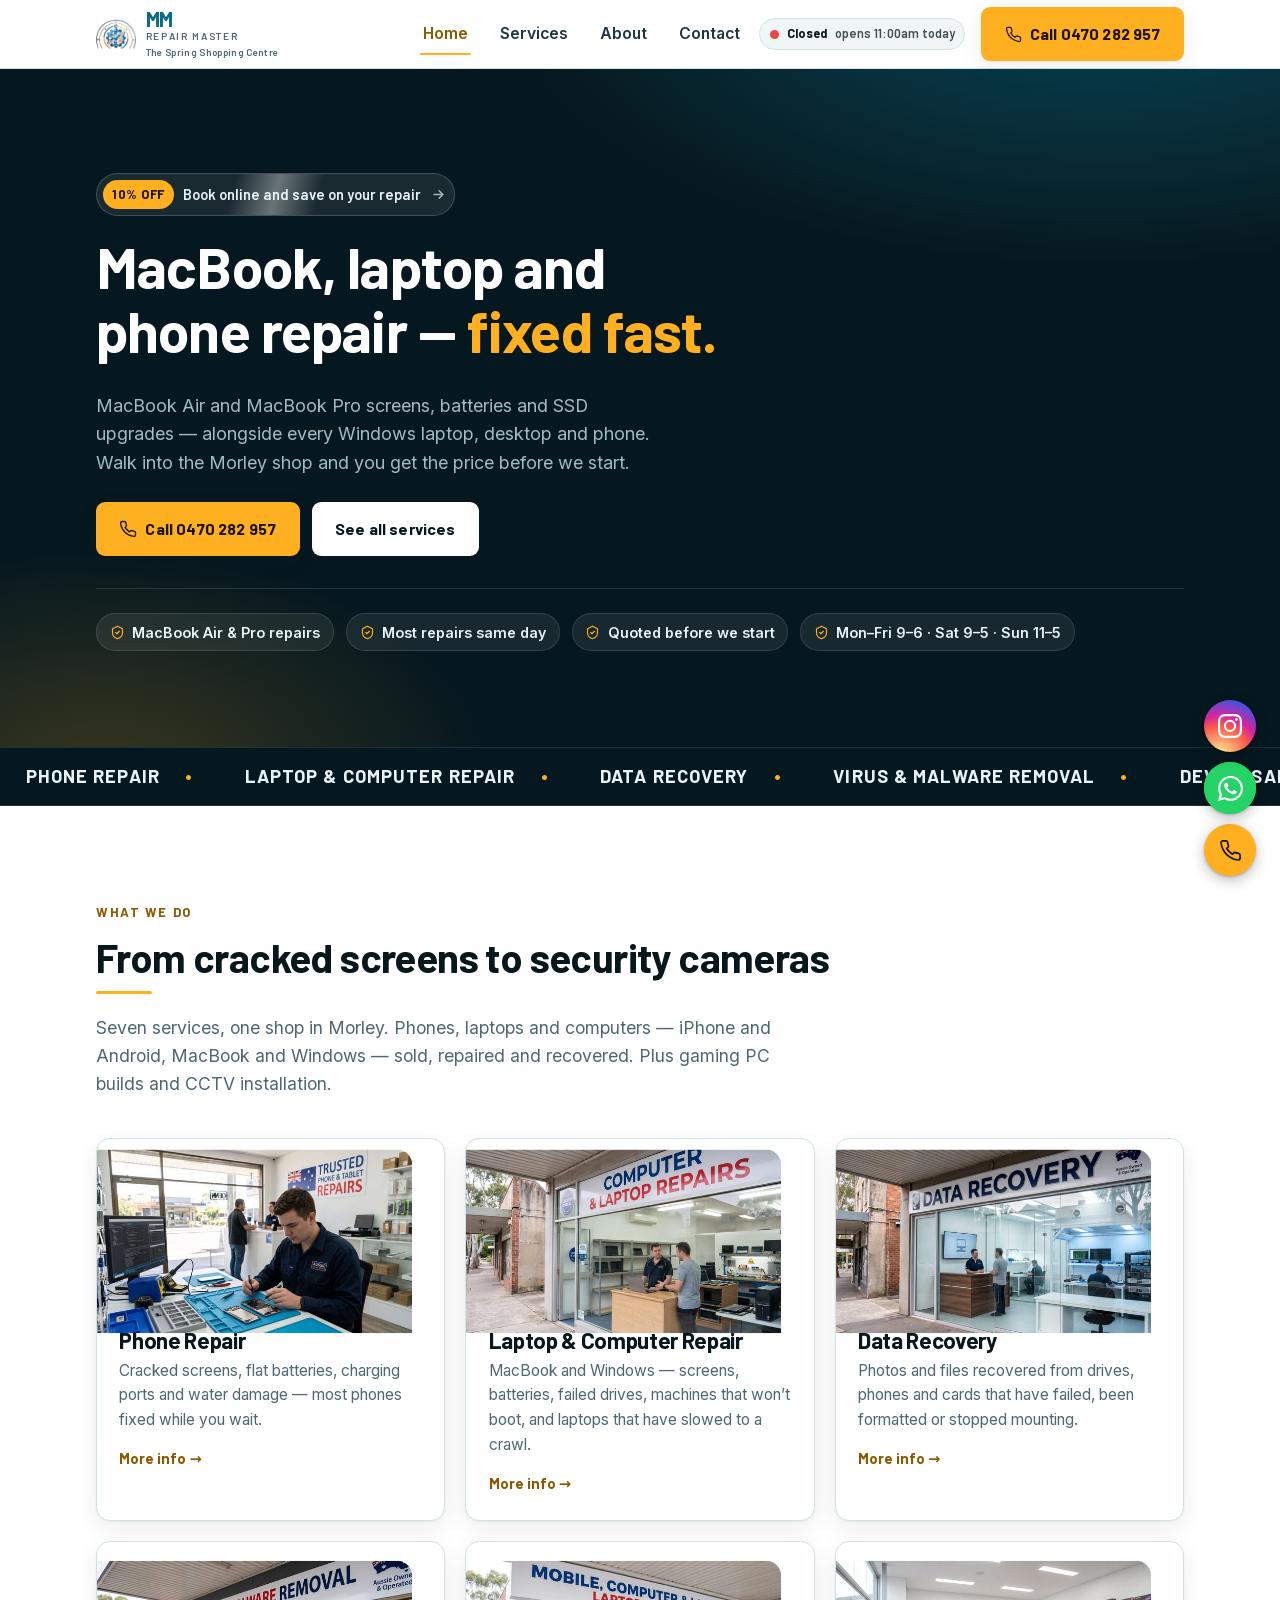
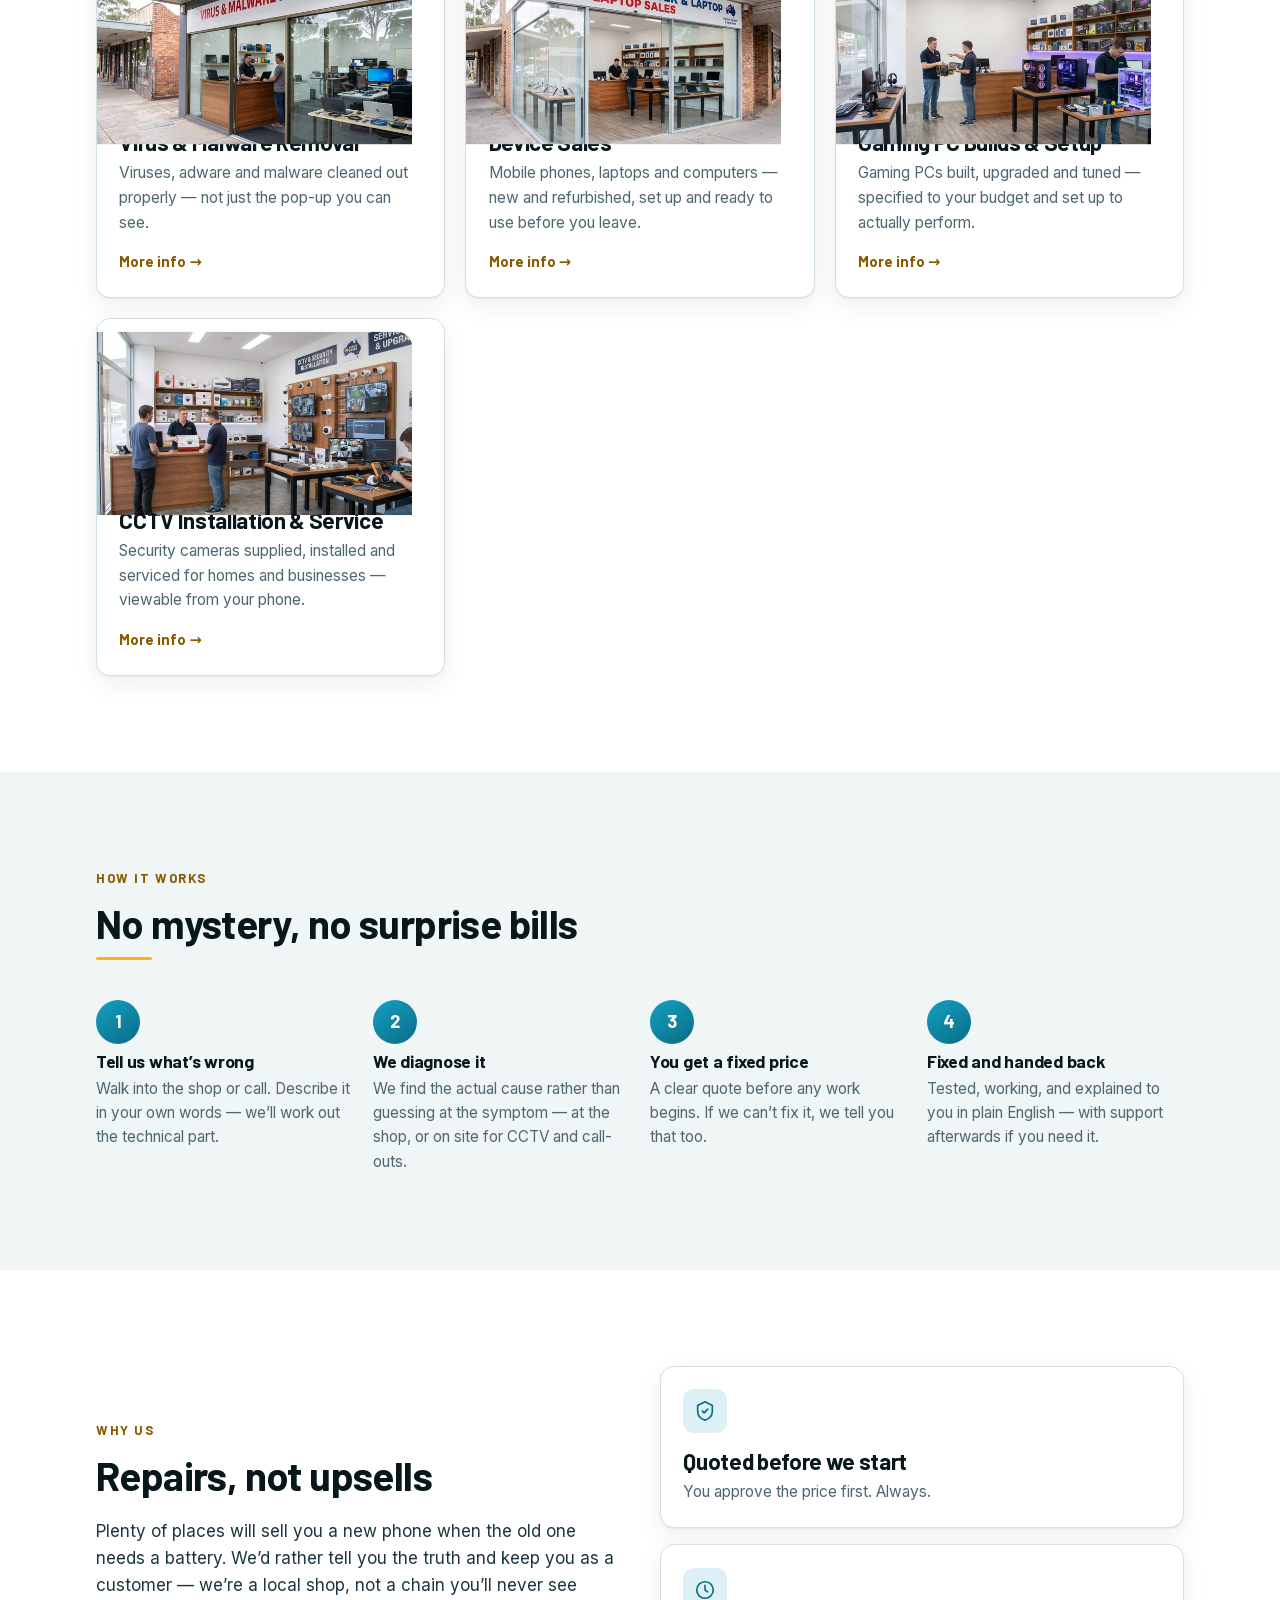
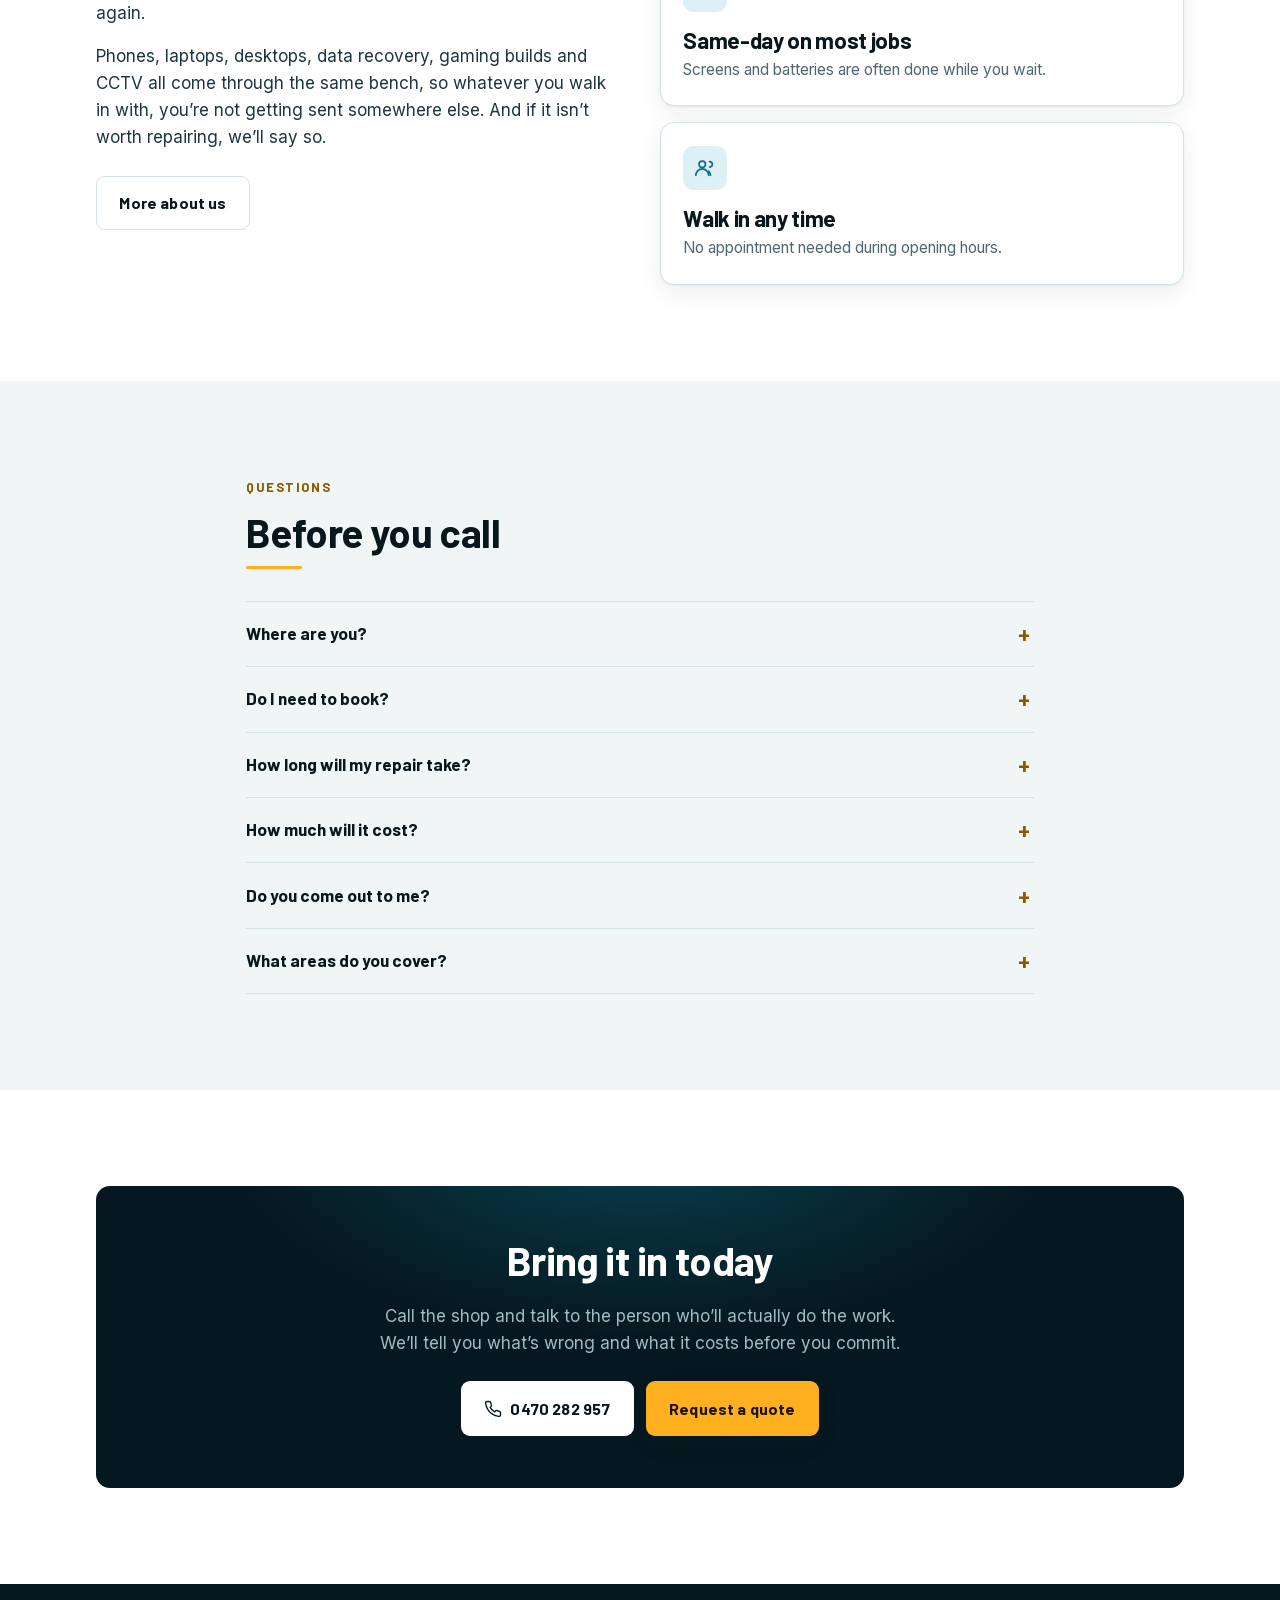
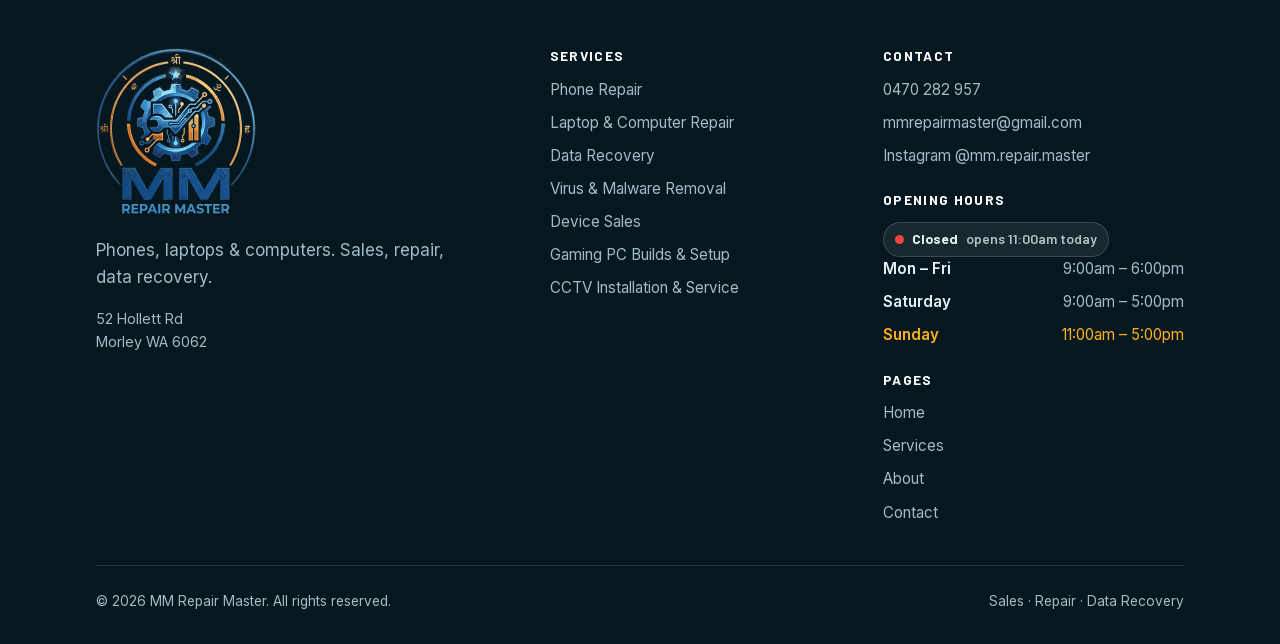
==== commit 9462d35a: "Show the shopping centre name under the logo Under the logo now reads "The Spring Shopping Centre" -" ====
--- a/index.html
+++ b/index.html
@@ -37,7 +37,7 @@
   <div class="wrap site-header__inner">
     <a class="logo" href="index.html">
       <img class="logo__mark" src="assets/icon.png" alt="" width="40" height="40" decoding="async">
-      <span class="logo__text"><strong>MM</strong><em>Repair Master</em><small>52 Hollett Rd, Morley</small></span>
+      <span class="logo__text"><strong>MM</strong><em>Repair Master</em><small>The Spring Shopping Centre</small></span>
     </a>
     <nav class="nav" aria-label="Main"><a href="index.html">Home</a><a href="services.html">Services</a><a href="about.html">About</a><a href="contact.html">Contact</a></nav>
     <div class="hours-status hours-status--hdr" data-hours-status="header"></div>
@@ -60,7 +60,7 @@
     <a class="btn btn--primary" href="tel:+61470282957">Call 0470 282 957</a>
   </div>
 </header>
-<main id="main"><a class="locbar" href="https://www.google.com/maps/search/?api=1&amp;query=52+Hollett+Rd+Morley+WA+6062" target="_blank" rel="noopener" aria-label="52 Hollett Rd, Morley WA 6062 - open directions in Google Maps"><span class="locbar__pin" aria-hidden="true"><svg width="15" height="15" viewBox="0 0 24 24" fill="none" stroke="currentColor" stroke-width="2.2" stroke-linecap="round" stroke-linejoin="round"><path d="M20 10c0 6-8 12-8 12s-8-6-8-12a8 8 0 0 1 16 0Z"/><circle cx="12" cy="10" r="3"/></svg></span><span class="locbar__text"><strong>52 Hollett Rd</strong><small>Morley WA 6062</small></span><span class="locbar__go" aria-hidden="true"><svg width="14" height="14" viewBox="0 0 24 24" fill="none" stroke="currentColor" stroke-width="2.4" stroke-linecap="round" stroke-linejoin="round"><path d="M5 12h13M12 5l7 7-7 7"/></svg></span></a>
+<main id="main"><a class="locbar" href="https://www.google.com/maps/search/?api=1&amp;query=52+Hollett+Rd+Morley+WA+6062" target="_blank" rel="noopener" aria-label="52 Hollett Rd, Morley WA 6062 - open directions in Google Maps"><span class="locbar__pin" aria-hidden="true"><svg width="15" height="15" viewBox="0 0 24 24" fill="none" stroke="currentColor" stroke-width="2.2" stroke-linecap="round" stroke-linejoin="round"><path d="M20 10c0 6-8 12-8 12s-8-6-8-12a8 8 0 0 1 16 0Z"/><circle cx="12" cy="10" r="3"/></svg></span><span class="locbar__text"><strong>The Spring Shopping Centre</strong><small>Morley WA 6062</small></span><span class="locbar__go" aria-hidden="true"><svg width="14" height="14" viewBox="0 0 24 24" fill="none" stroke="currentColor" stroke-width="2.4" stroke-linecap="round" stroke-linejoin="round"><path d="M5 12h13M12 5l7 7-7 7"/></svg></span></a>
 
 <section class="hero">
   <div class="wrap">
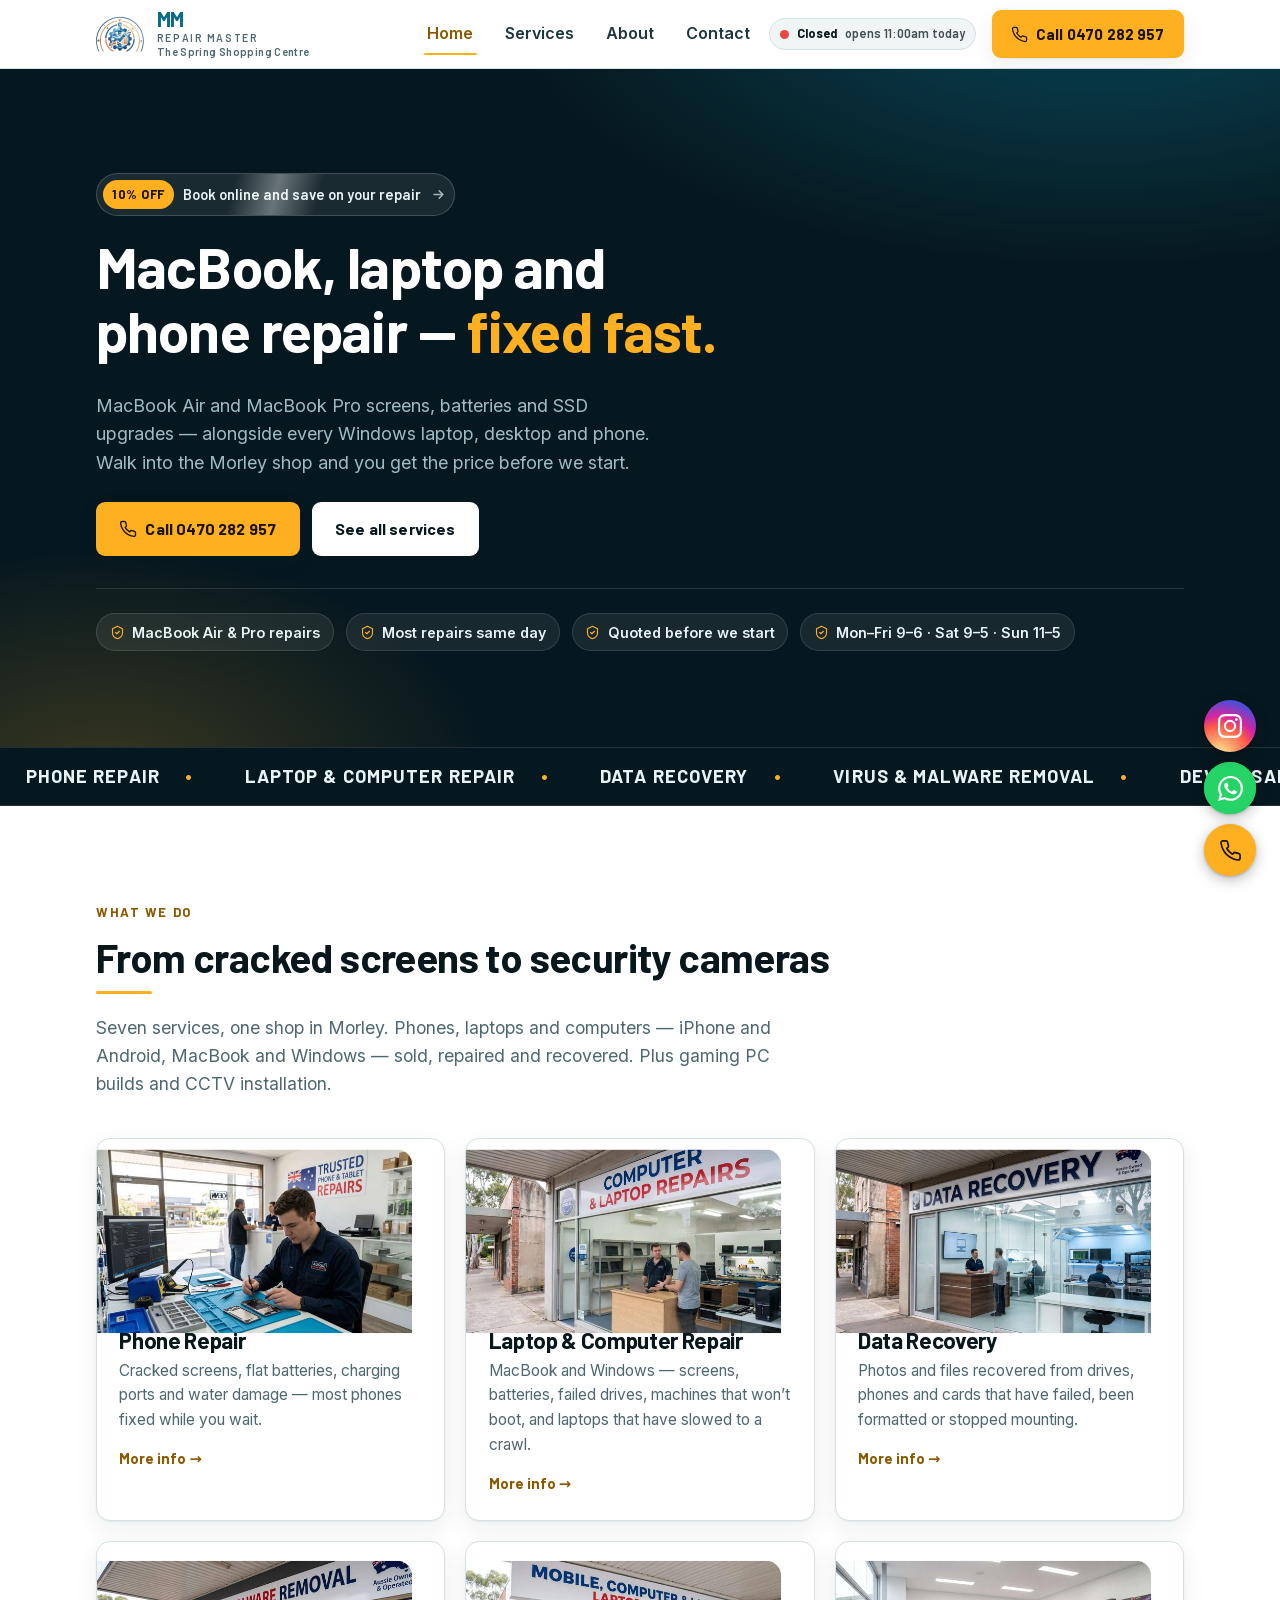
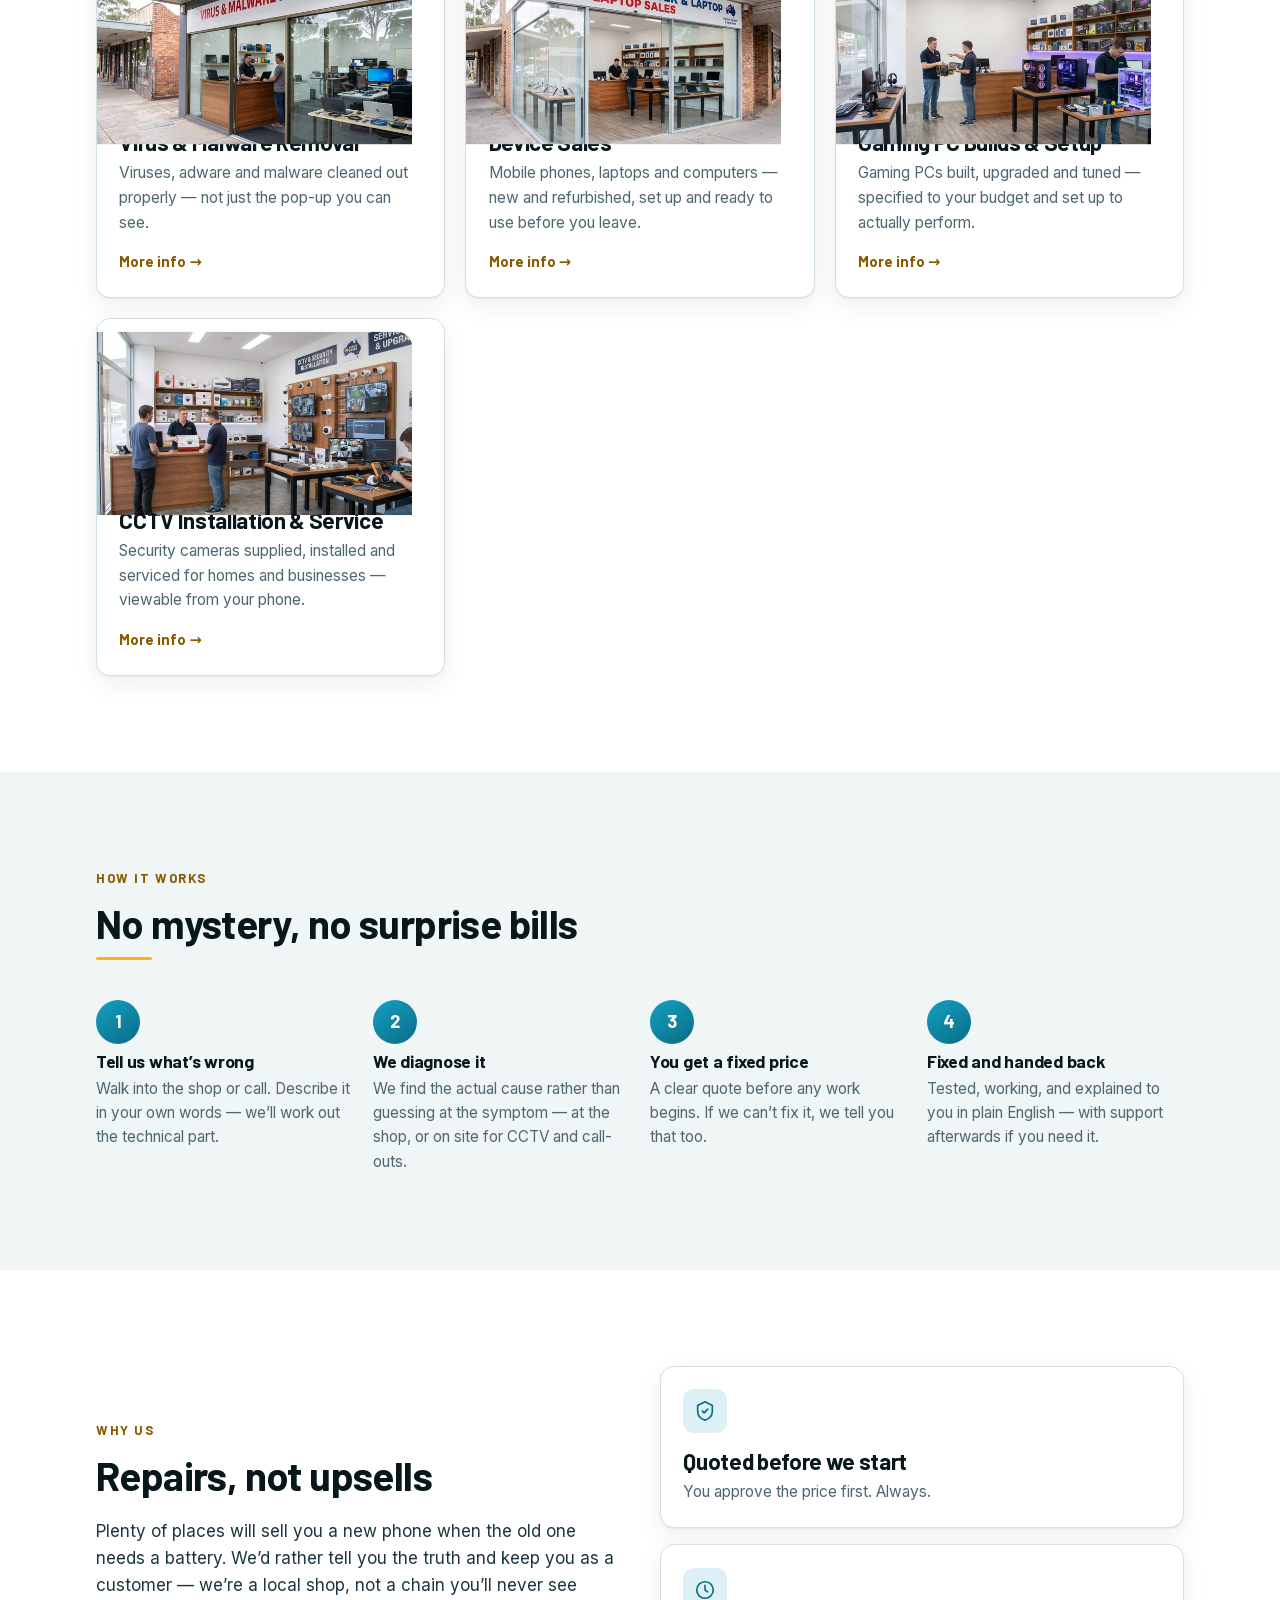
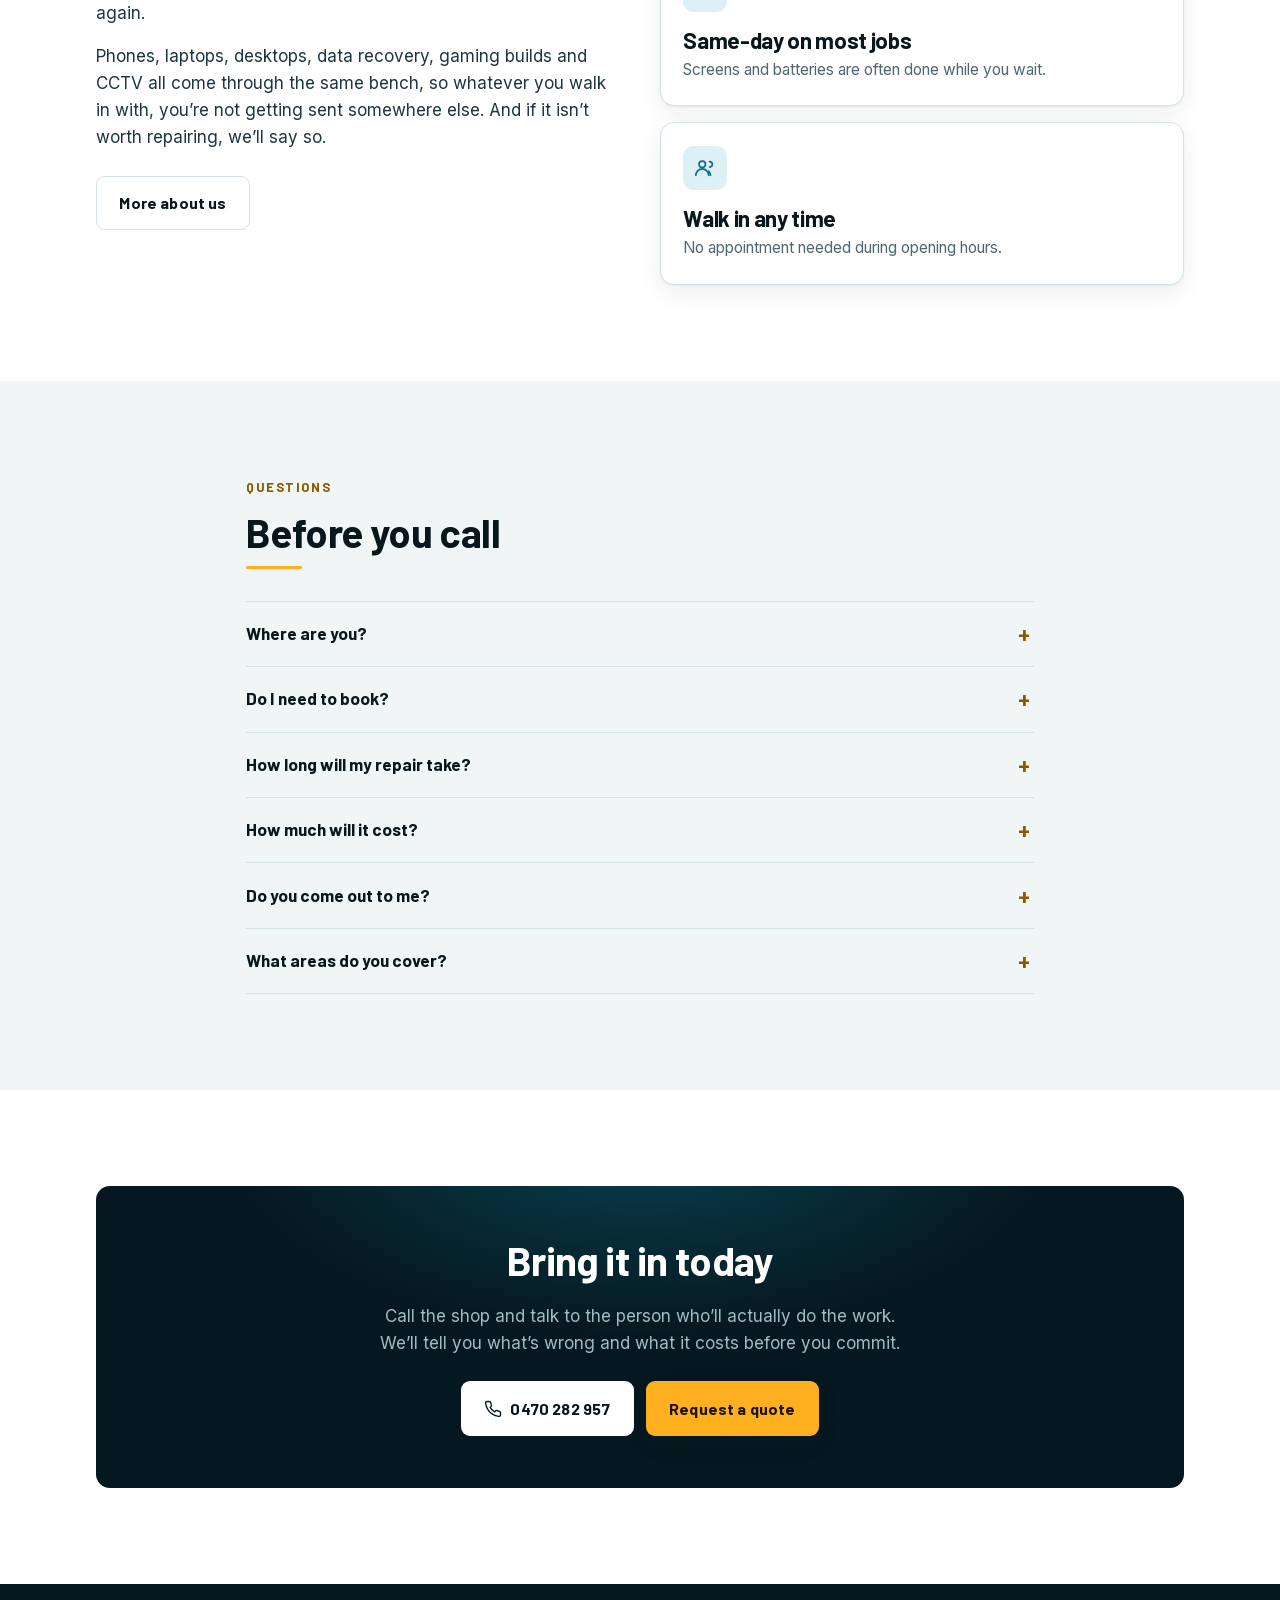
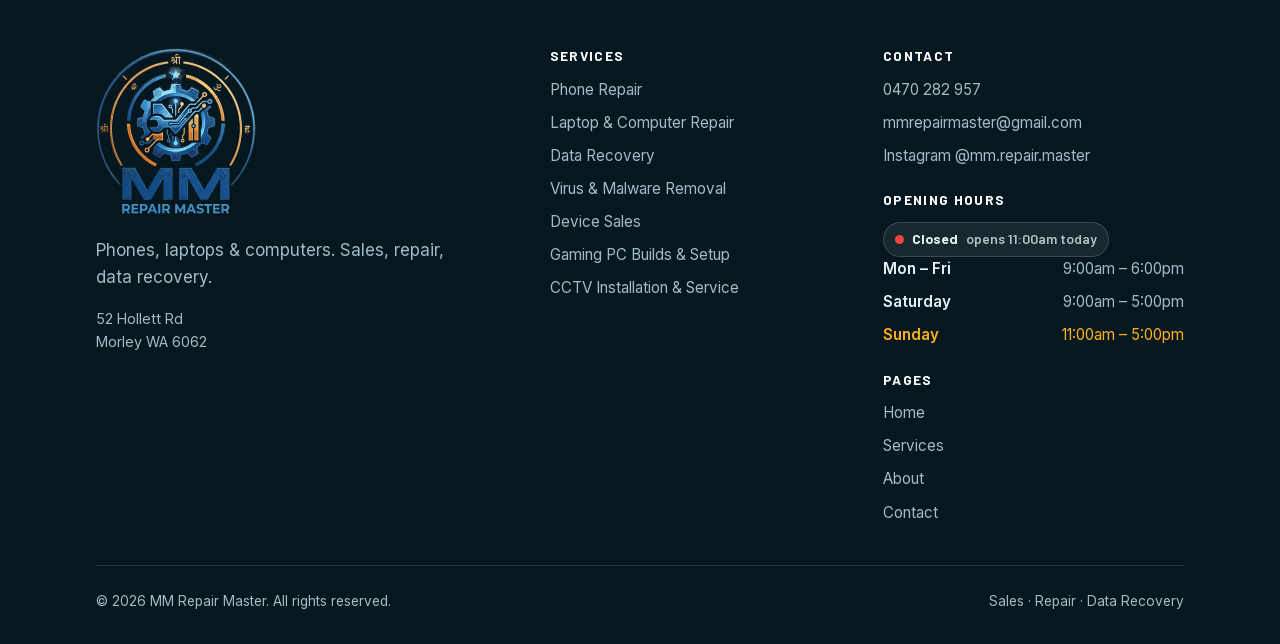
==== commit efc15867: "Rebalance the header so the logo and call button sit in proportion On desktop the logo mark was 40px" ====
--- a/index.html
+++ b/index.html
@@ -28,7 +28,7 @@
 <link rel="icon" type="image/png" sizes="32x32" href="assets/favicon-32.png">
 <link rel="apple-touch-icon" href="assets/icon.png">
 <link rel="preload" as="image" imagesrcset="assets/photos/phone-repair-640.jpg 640w, assets/photos/phone-repair-768.jpg 768w, assets/photos/phone-repair-1024.jpg 1024w, assets/photos/phone-repair-1280.jpg 1280w, assets/photos/phone-repair.jpg 1600w" imagesizes="(min-width:880px) 360px, (min-width:620px) 45vw, 86vw" fetchpriority="high">
-<link rel="stylesheet" href="assets/style.css">
+<link rel="stylesheet" href="assets/style.css?v=3">
 <script type="application/ld+json">{"@context":"https://schema.org","@graph":[{"@context":"https://schema.org","@type":["LocalBusiness","ComputerStore"],"name":"MM Repair Master","url":"https://www.mmrepairmaster.com.au/","image":"https://www.mmrepairmaster.com.au/assets/og-image.png","logo":"https://www.mmrepairmaster.com.au/assets/logo.png","telephone":"0470 282 957","email":"mmrepairmaster@gmail.com","description":"Phone, laptop and computer repair, data recovery, virus and malware removal, device sales, gaming PC builds and CCTV installation.","address":{"@type":"PostalAddress","streetAddress":"52 Hollett Rd","addressLocality":"Morley","addressRegion":"WA","postalCode":"6062","addressCountry":"AU"},"areaServed":{"@type":"City","name":"Perth"},"openingHoursSpecification":[{"@type":"OpeningHoursSpecification","dayOfWeek":["Monday","Tuesday","Wednesday","Thursday","Friday"],"opens":"09:00","closes":"18:00"},{"@type":"OpeningHoursSpecification","dayOfWeek":"Saturday","opens":"09:00","closes":"17:00"},{"@type":"OpeningHoursSpecification","dayOfWeek":"Sunday","opens":"11:00","closes":"17:00"}],"sameAs":["https://www.instagram.com/mm.repair.master/"],"hasOfferCatalog":{"@type":"OfferCatalog","name":"Services","itemListElement":[{"@type":"Offer","itemOffered":{"@type":"Service","name":"Phone Repair"}},{"@type":"Offer","itemOffered":{"@type":"Service","name":"Laptop & Computer Repair"}},{"@type":"Offer","itemOffered":{"@type":"Service","name":"Data Recovery"}},{"@type":"Offer","itemOffered":{"@type":"Service","name":"Virus & Malware Removal"}},{"@type":"Offer","itemOffered":{"@type":"Service","name":"Device Sales"}},{"@type":"Offer","itemOffered":{"@type":"Service","name":"Gaming PC Builds & Setup"}},{"@type":"Offer","itemOffered":{"@type":"Service","name":"CCTV Installation & Service"}}]}},{"@context":"https://schema.org","@type":"FAQPage","mainEntity":[{"@type":"Question","name":"Where are you?","acceptedAnswer":{"@type":"Answer","text":"52 Hollett Rd, Morley WA 6062. Walk in during opening hours - you don't need an appointment."}},{"@type":"Question","name":"Do I need to book?","acceptedAnswer":{"@type":"Answer","text":"No. Walk in any time we're open. Calling ahead on 0470 282 957 helps if you want us to have a screen or battery ready for your model."}},{"@type":"Question","name":"How long will my repair take?","acceptedAnswer":{"@type":"Answer","text":"Most phone screens and batteries are done the same day, often while you wait. Laptops and data recovery depend on the fault - we'll give you a realistic time before you leave it with us."}},{"@type":"Question","name":"How much will it cost?","acceptedAnswer":{"@type":"Answer","text":"We diagnose the problem and quote you before any work starts. You approve the price first, so there are no surprises when you come back."}},{"@type":"Question","name":"Do you come out to me?","acceptedAnswer":{"@type":"Answer","text":"On-call service is available, and CCTV installation is always done on site. Phone and computer repairs are usually faster at the shop."}},{"@type":"Question","name":"What areas do you cover?","acceptedAnswer":{"@type":"Answer","text":"The shop serves Morley and the surrounding north-eastern Perth suburbs - Beechboro, Bayswater, Noranda, Bennett Springs, Caversham, Lockridge, Kiara, Eden Hill, Ballajura and Malaga. On-call and CCTV work covers the wider Perth area."}}]}]}</script>
 </head>
 <body>
@@ -60,7 +60,7 @@
     <a class="btn btn--primary" href="tel:+61470282957">Call 0470 282 957</a>
   </div>
 </header>
-<main id="main"><a class="locbar" href="https://www.google.com/maps/search/?api=1&amp;query=52+Hollett+Rd+Morley+WA+6062" target="_blank" rel="noopener" aria-label="52 Hollett Rd, Morley WA 6062 - open directions in Google Maps"><span class="locbar__pin" aria-hidden="true"><svg width="15" height="15" viewBox="0 0 24 24" fill="none" stroke="currentColor" stroke-width="2.2" stroke-linecap="round" stroke-linejoin="round"><path d="M20 10c0 6-8 12-8 12s-8-6-8-12a8 8 0 0 1 16 0Z"/><circle cx="12" cy="10" r="3"/></svg></span><span class="locbar__text"><strong>The Spring Shopping Centre</strong><small>Morley WA 6062</small></span><span class="locbar__go" aria-hidden="true"><svg width="14" height="14" viewBox="0 0 24 24" fill="none" stroke="currentColor" stroke-width="2.4" stroke-linecap="round" stroke-linejoin="round"><path d="M5 12h13M12 5l7 7-7 7"/></svg></span></a>
+<main id="main"><a class="locbar" href="https://www.google.com/maps/search/?api=1&amp;query=52+Hollett+Rd+Morley+WA+6062" target="_blank" rel="noopener" aria-label="52 Hollett Rd, Morley WA 6062 - open directions in Google Maps"><span class="locbar__pin" aria-hidden="true"><svg width="15" height="15" viewBox="0 0 24 24" fill="none" stroke="currentColor" stroke-width="2.2" stroke-linecap="round" stroke-linejoin="round"><path d="M20 10c0 6-8 12-8 12s-8-6-8-12a8 8 0 0 1 16 0Z"/><circle cx="12" cy="10" r="3"/></svg></span><span class="locbar__text"><strong>The Spring Shopping Centre</strong> <small>Morley 6062</small></span><span class="locbar__go" aria-hidden="true"><svg width="14" height="14" viewBox="0 0 24 24" fill="none" stroke="currentColor" stroke-width="2.4" stroke-linecap="round" stroke-linejoin="round"><path d="M5 12h13M12 5l7 7-7 7"/></svg></span></a>
 
 <section class="hero">
   <div class="wrap">
@@ -251,6 +251,6 @@
 </div>
 
 <script>document.getElementById('yr').textContent=new Date().getFullYear();</script>
-<script src="assets/site.js" defer></script>
+<script src="assets/site.js?v=3" defer></script>
 </body>
 </html>
--- a/assets/style.css
+++ b/assets/style.css
@@ -163,7 +163,7 @@
    Tighten it a touch more at that size so it still reads in full. */
 @media (max-width:339px){
   .logo__text small{font-size:.465rem;letter-spacing:0}
-  .logo__mark{width:34px;height:34px}
+  img.logo__mark{width:34px;height:34px}
 }
 
 /* ---- location strip, phones and small tablets only ---------------
@@ -227,3 +227,25 @@
   .logo__text small{display:none}
   .site-header__inner{height:58px;min-height:58px}
 }
+
+/* ---- header proportions -------------------------------------------
+   The logo mark was 40px beside a 50px block of text, so it read as
+   undersized and the group sat unbalanced in the bar. The two small
+   lines under the name were 9.7px, which is below what is comfortably
+   readable, and the call button filled 55px of a 68px bar, dominating
+   everything beside it. These sizes bring the three parts into
+   proportion without changing the bar height. */
+@media (min-width:880px){
+  .logo{gap:.8rem}
+  img.logo__mark{width:48px;height:48px}
+  .logo__text strong{font-size:1.3rem;line-height:1.06}
+  .logo__text em{font-size:.655rem;letter-spacing:.15em;margin-top:3px}
+  .logo__text small{font-size:.675rem;line-height:1.2;margin-top:3px}
+  .nav a{font-size:1rem}
+  .header-cta{height:46px;padding:0 1.15rem;font-size:.95rem}
+  .hours-status--hdr{align-self:center}
+}
+/* the tagline was 8.6px on phones - small enough to look like a smudge */
+@media (max-width:879px){
+  .logo__text em{font-size:.6rem}
+}
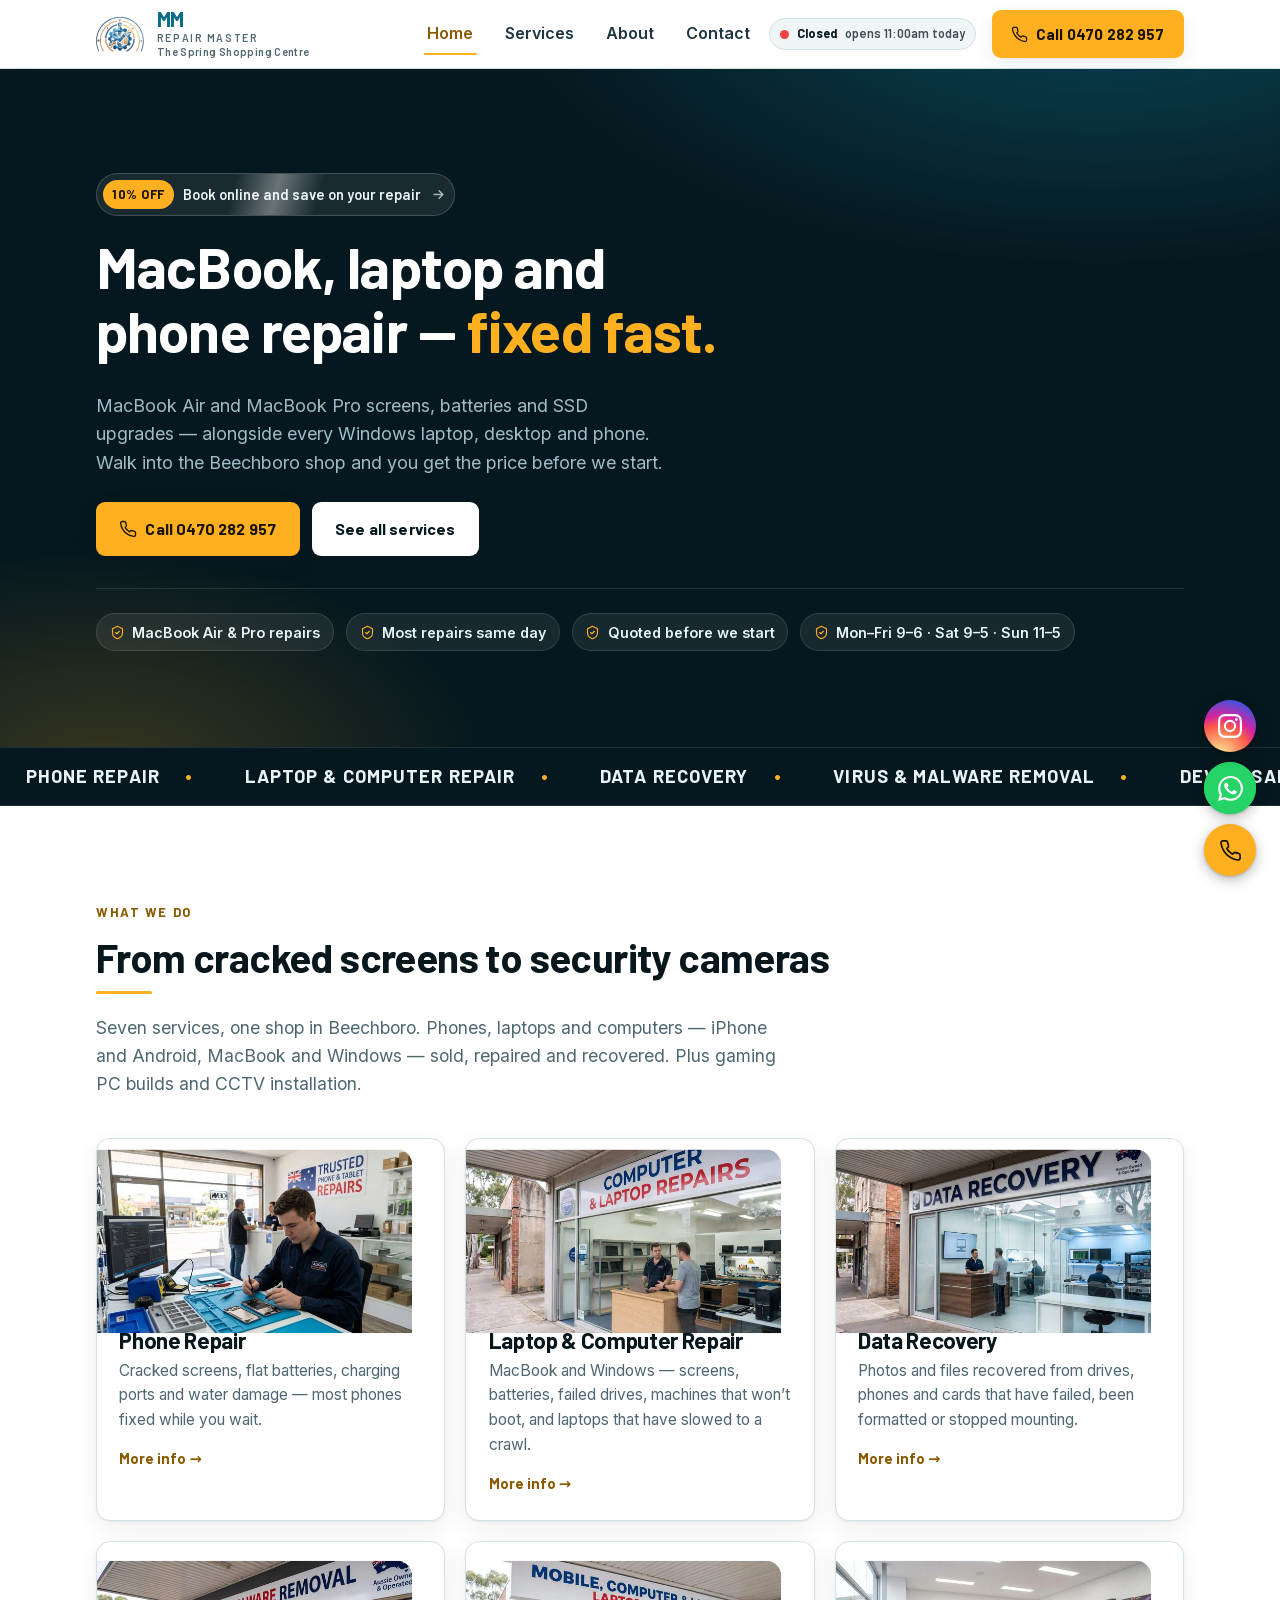
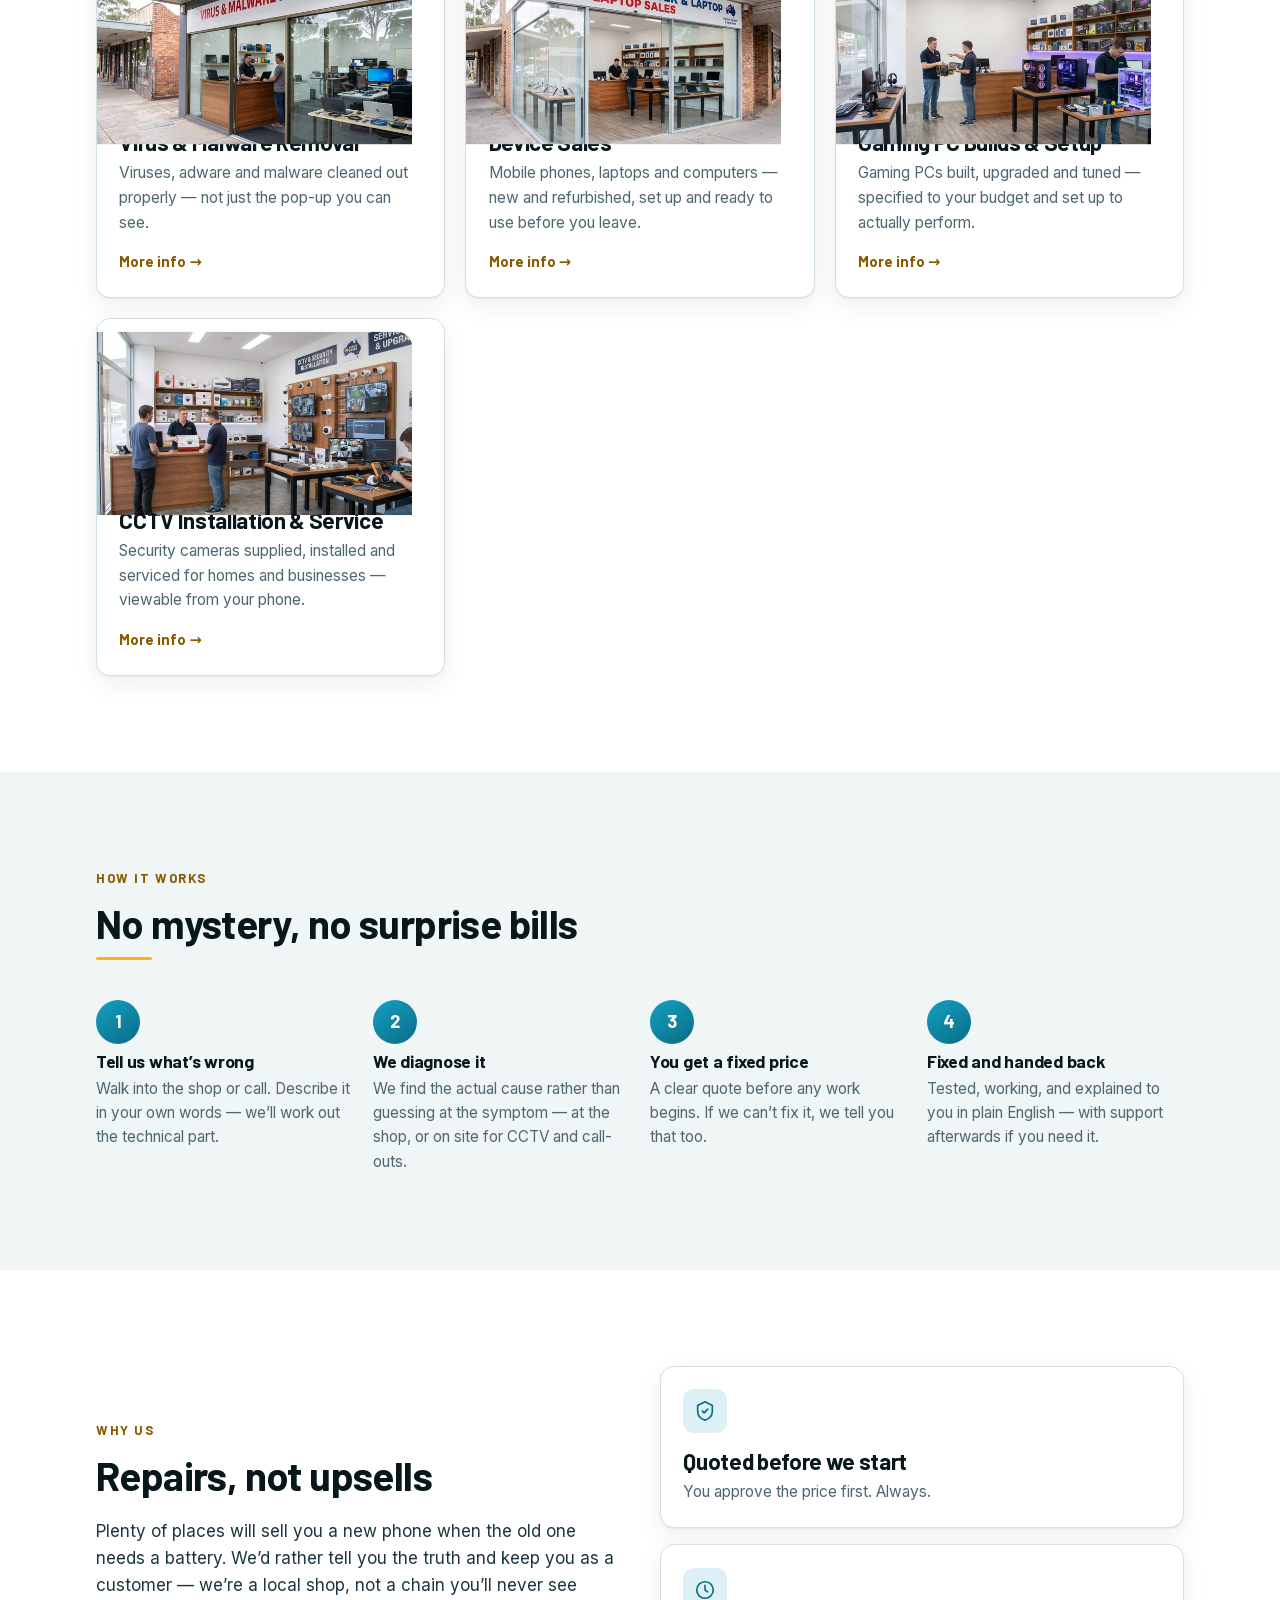
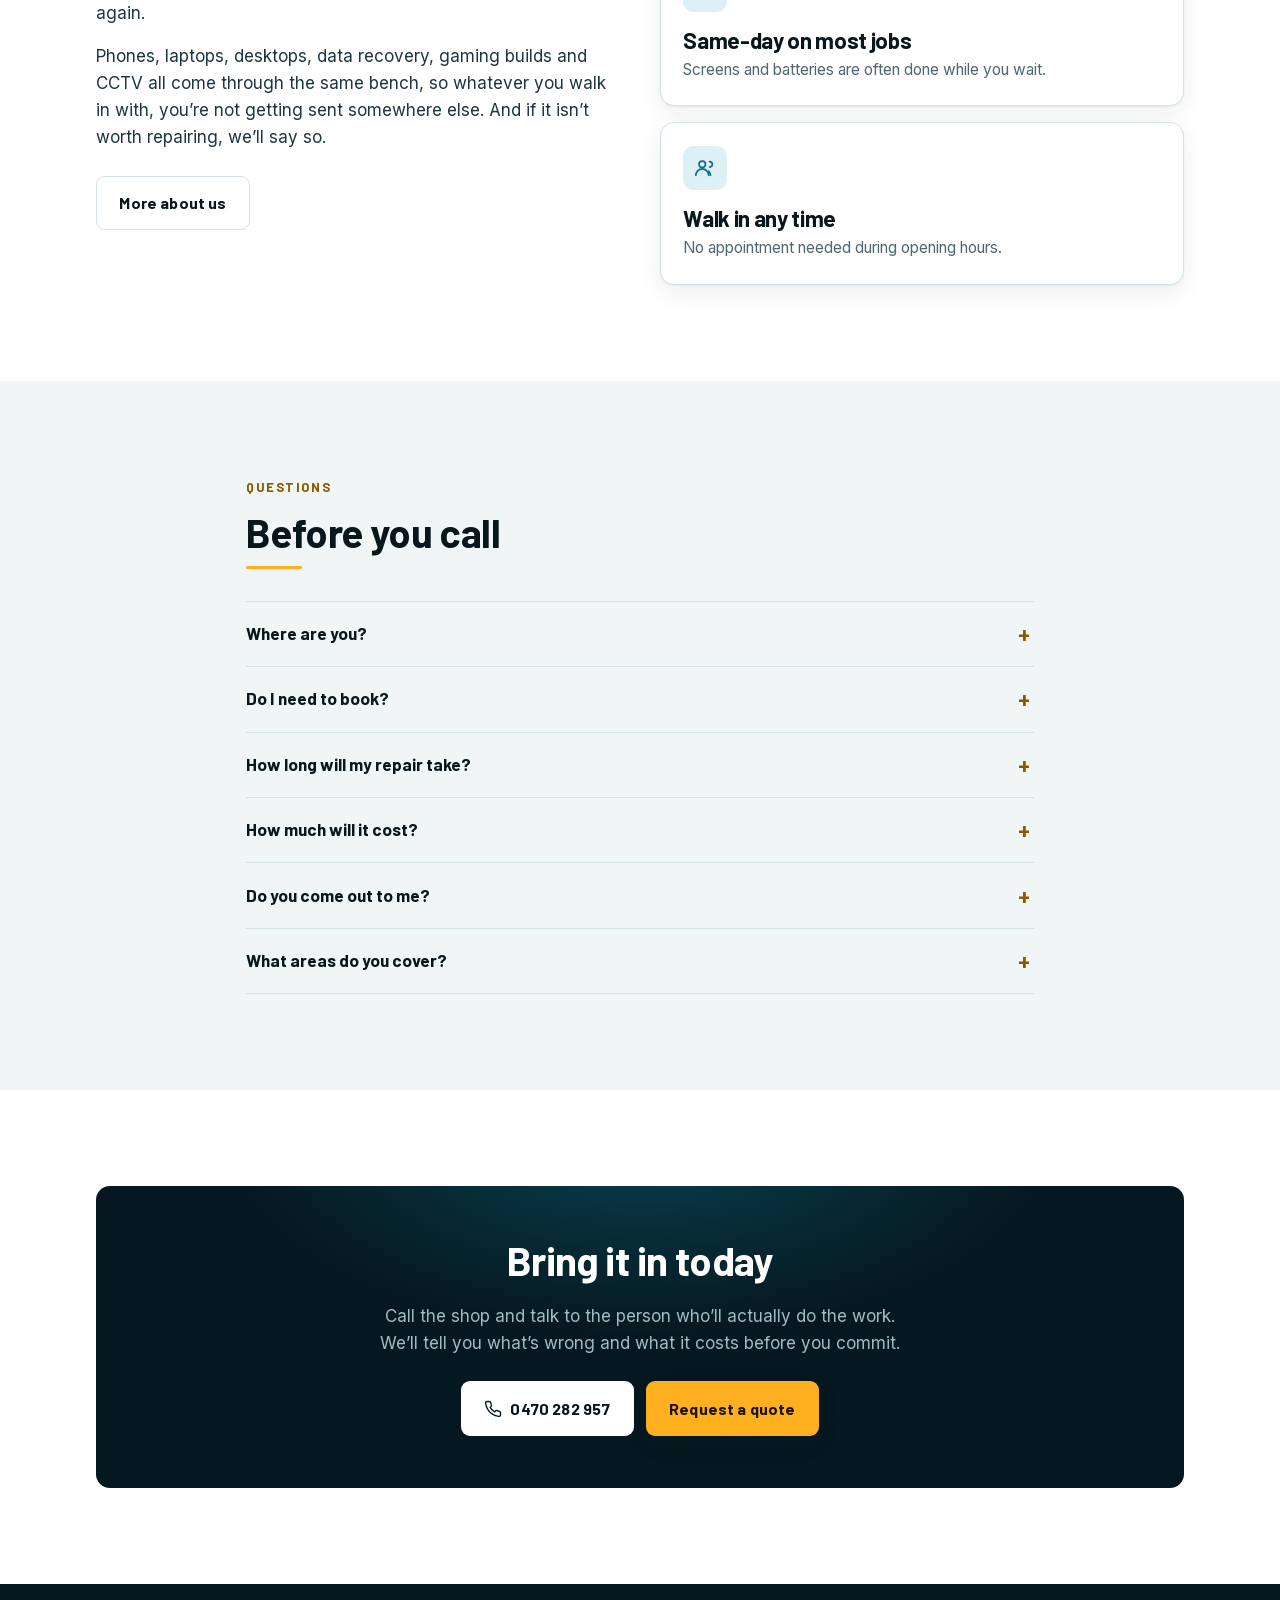
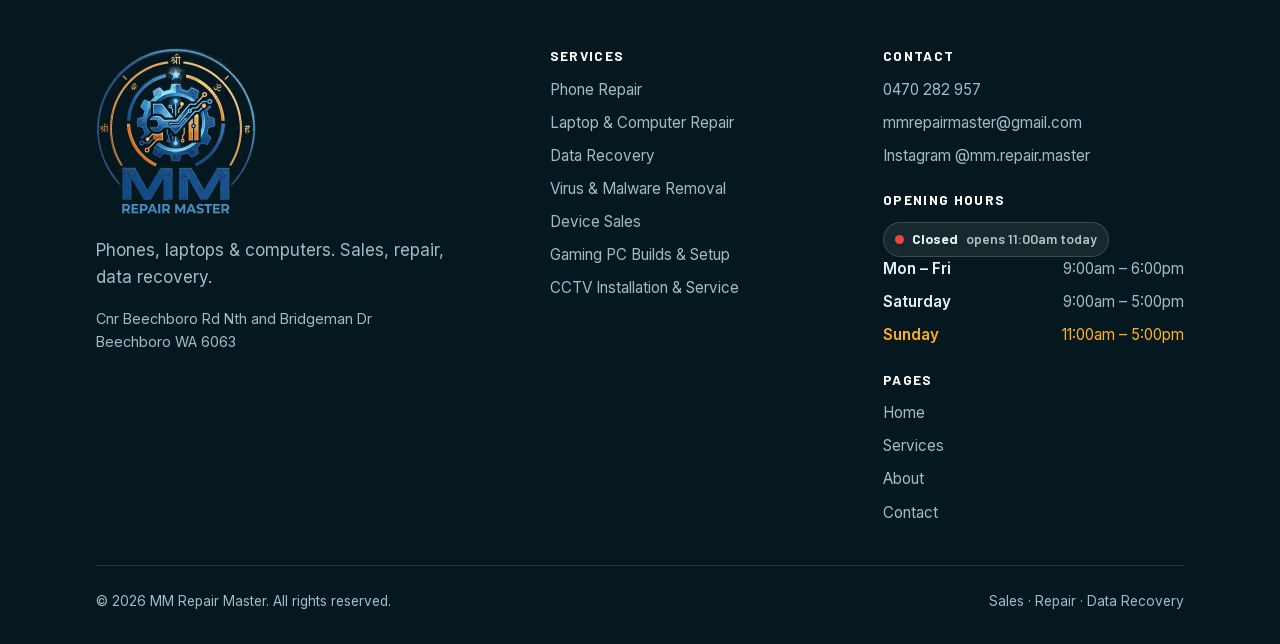
==== commit a4835eda: "Move the business back to the Beechboro shopping centre Address updated to the shopping centre's own" ====
--- a/index.html
+++ b/index.html
@@ -3,16 +3,16 @@
 <head>
 <meta charset="utf-8">
 <meta name="viewport" content="width=device-width, initial-scale=1">
-<title>MacBook, Laptop &amp; Phone Repair in Morley | MM Repair Master</title>
-<meta name="description" content="MacBook, laptop and phone repair in Morley, Perth. MacBook Air and Pro screens, batteries and SSD upgrades, plus data recovery, virus removal, device sales, gaming PCs and CCTV. Call 0470 282 957.">
+<title>MacBook, Laptop &amp; Phone Repair in Beechboro | MM Repair Master</title>
+<meta name="description" content="MacBook, laptop and phone repair in Beechboro, Perth. MacBook Air and Pro screens, batteries and SSD upgrades, plus data recovery, virus removal, device sales, gaming PCs and CCTV. Call 0470 282 957.">
 <link rel="canonical" href="https://www.mmrepairmaster.com.au/">
 <meta name="robots" content="index, follow, max-image-preview:large">
 <meta name="theme-color" content="#06181f">
 
 <meta property="og:type" content="website">
 <meta property="og:site_name" content="MM Repair Master">
-<meta property="og:title" content="MacBook, Laptop &amp; Phone Repair in Morley | MM Repair Master">
-<meta property="og:description" content="MacBook, laptop and phone repair in Morley, Perth. MacBook Air and Pro screens, batteries and SSD upgrades, plus data recovery, virus removal, device sales, gaming PCs and CCTV. Call 0470 282 957.">
+<meta property="og:title" content="MacBook, Laptop &amp; Phone Repair in Beechboro | MM Repair Master">
+<meta property="og:description" content="MacBook, laptop and phone repair in Beechboro, Perth. MacBook Air and Pro screens, batteries and SSD upgrades, plus data recovery, virus removal, device sales, gaming PCs and CCTV. Call 0470 282 957.">
 <meta property="og:url" content="https://www.mmrepairmaster.com.au/">
 <meta property="og:locale" content="en_AU">
 <meta name="twitter:card" content="summary_large_image">
@@ -28,8 +28,8 @@
 <link rel="icon" type="image/png" sizes="32x32" href="assets/favicon-32.png">
 <link rel="apple-touch-icon" href="assets/icon.png">
 <link rel="preload" as="image" imagesrcset="assets/photos/phone-repair-640.jpg 640w, assets/photos/phone-repair-768.jpg 768w, assets/photos/phone-repair-1024.jpg 1024w, assets/photos/phone-repair-1280.jpg 1280w, assets/photos/phone-repair.jpg 1600w" imagesizes="(min-width:880px) 360px, (min-width:620px) 45vw, 86vw" fetchpriority="high">
-<link rel="stylesheet" href="assets/style.css?v=3">
-<script type="application/ld+json">{"@context":"https://schema.org","@graph":[{"@context":"https://schema.org","@type":["LocalBusiness","ComputerStore"],"name":"MM Repair Master","url":"https://www.mmrepairmaster.com.au/","image":"https://www.mmrepairmaster.com.au/assets/og-image.png","logo":"https://www.mmrepairmaster.com.au/assets/logo.png","telephone":"0470 282 957","email":"mmrepairmaster@gmail.com","description":"Phone, laptop and computer repair, data recovery, virus and malware removal, device sales, gaming PC builds and CCTV installation.","address":{"@type":"PostalAddress","streetAddress":"52 Hollett Rd","addressLocality":"Morley","addressRegion":"WA","postalCode":"6062","addressCountry":"AU"},"areaServed":{"@type":"City","name":"Perth"},"openingHoursSpecification":[{"@type":"OpeningHoursSpecification","dayOfWeek":["Monday","Tuesday","Wednesday","Thursday","Friday"],"opens":"09:00","closes":"18:00"},{"@type":"OpeningHoursSpecification","dayOfWeek":"Saturday","opens":"09:00","closes":"17:00"},{"@type":"OpeningHoursSpecification","dayOfWeek":"Sunday","opens":"11:00","closes":"17:00"}],"sameAs":["https://www.instagram.com/mm.repair.master/"],"hasOfferCatalog":{"@type":"OfferCatalog","name":"Services","itemListElement":[{"@type":"Offer","itemOffered":{"@type":"Service","name":"Phone Repair"}},{"@type":"Offer","itemOffered":{"@type":"Service","name":"Laptop & Computer Repair"}},{"@type":"Offer","itemOffered":{"@type":"Service","name":"Data Recovery"}},{"@type":"Offer","itemOffered":{"@type":"Service","name":"Virus & Malware Removal"}},{"@type":"Offer","itemOffered":{"@type":"Service","name":"Device Sales"}},{"@type":"Offer","itemOffered":{"@type":"Service","name":"Gaming PC Builds & Setup"}},{"@type":"Offer","itemOffered":{"@type":"Service","name":"CCTV Installation & Service"}}]}},{"@context":"https://schema.org","@type":"FAQPage","mainEntity":[{"@type":"Question","name":"Where are you?","acceptedAnswer":{"@type":"Answer","text":"52 Hollett Rd, Morley WA 6062. Walk in during opening hours - you don't need an appointment."}},{"@type":"Question","name":"Do I need to book?","acceptedAnswer":{"@type":"Answer","text":"No. Walk in any time we're open. Calling ahead on 0470 282 957 helps if you want us to have a screen or battery ready for your model."}},{"@type":"Question","name":"How long will my repair take?","acceptedAnswer":{"@type":"Answer","text":"Most phone screens and batteries are done the same day, often while you wait. Laptops and data recovery depend on the fault - we'll give you a realistic time before you leave it with us."}},{"@type":"Question","name":"How much will it cost?","acceptedAnswer":{"@type":"Answer","text":"We diagnose the problem and quote you before any work starts. You approve the price first, so there are no surprises when you come back."}},{"@type":"Question","name":"Do you come out to me?","acceptedAnswer":{"@type":"Answer","text":"On-call service is available, and CCTV installation is always done on site. Phone and computer repairs are usually faster at the shop."}},{"@type":"Question","name":"What areas do you cover?","acceptedAnswer":{"@type":"Answer","text":"The shop serves Morley and the surrounding north-eastern Perth suburbs - Beechboro, Bayswater, Noranda, Bennett Springs, Caversham, Lockridge, Kiara, Eden Hill, Ballajura and Malaga. On-call and CCTV work covers the wider Perth area."}}]}]}</script>
+<link rel="stylesheet" href="assets/style.css?v=4">
+<script type="application/ld+json">{"@context":"https://schema.org","@graph":[{"@context":"https://schema.org","@type":["LocalBusiness","ComputerStore"],"name":"MM Repair Master","url":"https://www.mmrepairmaster.com.au/","image":"https://www.mmrepairmaster.com.au/assets/og-image.png","logo":"https://www.mmrepairmaster.com.au/assets/logo.png","telephone":"0470 282 957","email":"mmrepairmaster@gmail.com","description":"Phone, laptop and computer repair, data recovery, virus and malware removal, device sales, gaming PC builds and CCTV installation.","address":{"@type":"PostalAddress","streetAddress":"Cnr Beechboro Rd Nth and Bridgeman Dr","addressLocality":"Beechboro","addressRegion":"WA","postalCode":"6063","addressCountry":"AU"},"areaServed":{"@type":"City","name":"Perth"},"openingHoursSpecification":[{"@type":"OpeningHoursSpecification","dayOfWeek":["Monday","Tuesday","Wednesday","Thursday","Friday"],"opens":"09:00","closes":"18:00"},{"@type":"OpeningHoursSpecification","dayOfWeek":"Saturday","opens":"09:00","closes":"17:00"},{"@type":"OpeningHoursSpecification","dayOfWeek":"Sunday","opens":"11:00","closes":"17:00"}],"sameAs":["https://www.instagram.com/mm.repair.master/"],"hasOfferCatalog":{"@type":"OfferCatalog","name":"Services","itemListElement":[{"@type":"Offer","itemOffered":{"@type":"Service","name":"Phone Repair"}},{"@type":"Offer","itemOffered":{"@type":"Service","name":"Laptop & Computer Repair"}},{"@type":"Offer","itemOffered":{"@type":"Service","name":"Data Recovery"}},{"@type":"Offer","itemOffered":{"@type":"Service","name":"Virus & Malware Removal"}},{"@type":"Offer","itemOffered":{"@type":"Service","name":"Device Sales"}},{"@type":"Offer","itemOffered":{"@type":"Service","name":"Gaming PC Builds & Setup"}},{"@type":"Offer","itemOffered":{"@type":"Service","name":"CCTV Installation & Service"}}]}},{"@context":"https://schema.org","@type":"FAQPage","mainEntity":[{"@type":"Question","name":"Where are you?","acceptedAnswer":{"@type":"Answer","text":"Cnr Beechboro Rd Nth and Bridgeman Dr, Beechboro WA 6063. Walk in during opening hours - you don't need an appointment."}},{"@type":"Question","name":"Do I need to book?","acceptedAnswer":{"@type":"Answer","text":"No. Walk in any time we're open. Calling ahead on 0470 282 957 helps if you want us to have a screen or battery ready for your model."}},{"@type":"Question","name":"How long will my repair take?","acceptedAnswer":{"@type":"Answer","text":"Most phone screens and batteries are done the same day, often while you wait. Laptops and data recovery depend on the fault - we'll give you a realistic time before you leave it with us."}},{"@type":"Question","name":"How much will it cost?","acceptedAnswer":{"@type":"Answer","text":"We diagnose the problem and quote you before any work starts. You approve the price first, so there are no surprises when you come back."}},{"@type":"Question","name":"Do you come out to me?","acceptedAnswer":{"@type":"Answer","text":"On-call service is available, and CCTV installation is always done on site. Phone and computer repairs are usually faster at the shop."}},{"@type":"Question","name":"What areas do you cover?","acceptedAnswer":{"@type":"Answer","text":"The shop serves Beechboro and the surrounding north-eastern Perth suburbs - Morley, Bayswater, Noranda, Bennett Springs, Caversham, Lockridge, Kiara, Eden Hill, Ballajura and Malaga. On-call and CCTV work covers the wider Perth area."}}]}]}</script>
 </head>
 <body>
 <a class="skip-link" href="#main">Skip to content</a>
@@ -60,7 +60,7 @@
     <a class="btn btn--primary" href="tel:+61470282957">Call 0470 282 957</a>
   </div>
 </header>
-<main id="main"><a class="locbar" href="https://www.google.com/maps/search/?api=1&amp;query=52+Hollett+Rd+Morley+WA+6062" target="_blank" rel="noopener" aria-label="52 Hollett Rd, Morley WA 6062 - open directions in Google Maps"><span class="locbar__pin" aria-hidden="true"><svg width="15" height="15" viewBox="0 0 24 24" fill="none" stroke="currentColor" stroke-width="2.2" stroke-linecap="round" stroke-linejoin="round"><path d="M20 10c0 6-8 12-8 12s-8-6-8-12a8 8 0 0 1 16 0Z"/><circle cx="12" cy="10" r="3"/></svg></span><span class="locbar__text"><strong>The Spring Shopping Centre</strong> <small>Morley 6062</small></span><span class="locbar__go" aria-hidden="true"><svg width="14" height="14" viewBox="0 0 24 24" fill="none" stroke="currentColor" stroke-width="2.4" stroke-linecap="round" stroke-linejoin="round"><path d="M5 12h13M12 5l7 7-7 7"/></svg></span></a>
+<main id="main"><a class="locbar" href="https://www.google.com/maps/search/?api=1&amp;query=Beechboro+Rd+Nth+and+Bridgeman+Dr+Beechboro+WA+6063" target="_blank" rel="noopener" aria-label="Cnr Beechboro Rd Nth and Bridgeman Dr, Beechboro WA 6063 - open directions in Google Maps"><span class="locbar__pin" aria-hidden="true"><svg width="15" height="15" viewBox="0 0 24 24" fill="none" stroke="currentColor" stroke-width="2.2" stroke-linecap="round" stroke-linejoin="round"><path d="M20 10c0 6-8 12-8 12s-8-6-8-12a8 8 0 0 1 16 0Z"/><circle cx="12" cy="10" r="3"/></svg></span><span class="locbar__text"><strong>The Spring Shopping Centre</strong> <small>Beechboro 6063</small></span><span class="locbar__go" aria-hidden="true"><svg width="14" height="14" viewBox="0 0 24 24" fill="none" stroke="currentColor" stroke-width="2.4" stroke-linecap="round" stroke-linejoin="round"><path d="M5 12h13M12 5l7 7-7 7"/></svg></span></a>
 
 <section class="hero">
   <div class="wrap">
@@ -70,7 +70,7 @@
       <svg width="15" height="15" viewBox="0 0 24 24" fill="none" stroke="currentColor" stroke-width="2.4" stroke-linecap="round" stroke-linejoin="round" aria-hidden="true"><path d="M5 12h14M13 6l6 6-6 6"/></svg>
     </a>
     <h1>MacBook, laptop and phone repair &mdash; <em>fixed fast.</em></h1>
-    <p>MacBook Air and MacBook Pro screens, batteries and SSD upgrades &mdash; alongside every Windows laptop, desktop and phone. Walk into the Morley shop and you get the price before we start.</p>
+    <p>MacBook Air and MacBook Pro screens, batteries and SSD upgrades &mdash; alongside every Windows laptop, desktop and phone. Walk into the Beechboro shop and you get the price before we start.</p>
     <div class="btn-row">
       <a class="btn btn--primary" href="tel:+61470282957"><svg width="18" height="18" viewBox="0 0 24 24" fill="none" stroke="currentColor" stroke-width="1.8" stroke-linecap="round" stroke-linejoin="round" aria-hidden="true"><path d="M22 16.9v3a2 2 0 0 1-2.2 2 19.8 19.8 0 0 1-8.6-3.1 19.5 19.5 0 0 1-6-6A19.8 19.8 0 0 1 2.1 4.2 2 2 0 0 1 4.1 2h3a2 2 0 0 1 2 1.7c.1 1 .4 2 .7 2.9a2 2 0 0 1-.4 2.1L8.1 9.9a16 16 0 0 0 6 6l1.2-1.2a2 2 0 0 1 2.1-.5c.9.4 1.9.6 2.9.8a2 2 0 0 1 1.7 2z"/></svg> Call 0470 282 957</a>
       <a class="btn btn--onnavy" href="services.html">See all services</a>
@@ -88,7 +88,7 @@
   <div class="wrap">
     <p class="eyebrow reveal">What we do</p>
     <h2 class="reveal">From cracked screens to security cameras</h2>
-    <p class="lede reveal">Seven services, one shop in Morley. Phones, laptops and computers &mdash; iPhone and Android, MacBook and Windows &mdash; sold, repaired and recovered. Plus gaming PC builds and CCTV installation.</p>
+    <p class="lede reveal">Seven services, one shop in Beechboro. Phones, laptops and computers &mdash; iPhone and Android, MacBook and Windows &mdash; sold, repaired and recovered. Plus gaming PC builds and CCTV installation.</p>
     <div class="grid grid--3" style="margin-top:2.5rem">
       <a class="card card--link reveal" href="services/phone-repair.html">
         <img srcset="assets/photos/phone-repair-640.jpg 640w, assets/photos/phone-repair-768.jpg 768w, assets/photos/phone-repair-1024.jpg 1024w, assets/photos/phone-repair-1280.jpg 1280w, assets/photos/phone-repair.jpg 1600w" sizes="(min-width:880px) 360px, (min-width:620px) 45vw, 86vw" class="card__media" src="assets/photos/phone-repair.jpg" alt="" loading="eager" fetchpriority="high" width="800" height="450" onerror="this.onerror=null;this.src='assets/img/phone-repair.svg'">
@@ -172,7 +172,7 @@
   <div class="wrap" style="max-width:820px">
     <p class="eyebrow reveal">Questions</p>
     <h2 class="reveal">Before you call</h2>
-    <div class="reveal" style="margin-top:2rem"><div class="faq"><details><summary>Where are you?</summary><p>52 Hollett Rd, Morley WA 6062. Walk in during opening hours &mdash; you don&rsquo;t need an appointment.</p></details><details><summary>Do I need to book?</summary><p>No. Walk in any time we&rsquo;re open. Calling ahead on 0470 282 957 helps if you want us to have a screen or battery ready for your model.</p></details><details><summary>How long will my repair take?</summary><p>Most phone screens and batteries are done the same day, often while you wait. Laptops and data recovery depend on the fault &mdash; we&rsquo;ll give you a realistic time before you leave it with us.</p></details><details><summary>How much will it cost?</summary><p>We diagnose the problem and quote you before any work starts. You approve the price first, so there are no surprises when you come back.</p></details><details><summary>Do you come out to me?</summary><p>On-call service is available, and CCTV installation is always done on site. Phone and computer repairs are usually faster at the shop.</p></details><details><summary>What areas do you cover?</summary><p>The shop serves Morley and the surrounding north-eastern Perth suburbs &mdash; Beechboro, Bayswater, Noranda, Bennett Springs, Caversham, Lockridge, Kiara, Eden Hill, Ballajura and Malaga. On-call and CCTV work covers the wider Perth area.</p></details></div></div>
+    <div class="reveal" style="margin-top:2rem"><div class="faq"><details><summary>Where are you?</summary><p>Cnr Beechboro Rd Nth and Bridgeman Dr, Beechboro WA 6063. Walk in during opening hours &mdash; you don&rsquo;t need an appointment.</p></details><details><summary>Do I need to book?</summary><p>No. Walk in any time we&rsquo;re open. Calling ahead on 0470 282 957 helps if you want us to have a screen or battery ready for your model.</p></details><details><summary>How long will my repair take?</summary><p>Most phone screens and batteries are done the same day, often while you wait. Laptops and data recovery depend on the fault &mdash; we&rsquo;ll give you a realistic time before you leave it with us.</p></details><details><summary>How much will it cost?</summary><p>We diagnose the problem and quote you before any work starts. You approve the price first, so there are no surprises when you come back.</p></details><details><summary>Do you come out to me?</summary><p>On-call service is available, and CCTV installation is always done on site. Phone and computer repairs are usually faster at the shop.</p></details><details><summary>What areas do you cover?</summary><p>The shop serves Beechboro and the surrounding north-eastern Perth suburbs &mdash; Morley, Bayswater, Noranda, Bennett Springs, Caversham, Lockridge, Kiara, Eden Hill, Ballajura and Malaga. On-call and CCTV work covers the wider Perth area.</p></details></div></div>
   </div>
 </section>
 
@@ -200,7 +200,7 @@
         </a>
         <p style="color:var(--on-navy-muted);max-width:34ch">Phones, laptops &amp; computers. Sales, repair, data recovery.</p>
         <p style="color:var(--on-navy-muted);font-size:.9rem">
-          52 Hollett Rd<br>Morley WA 6062
+          Cnr Beechboro Rd Nth and Bridgeman Dr<br>Beechboro WA 6063
         </p>
       </div>
       <div>
@@ -251,6 +251,6 @@
 </div>
 
 <script>document.getElementById('yr').textContent=new Date().getFullYear();</script>
-<script src="assets/site.js?v=3" defer></script>
+<script src="assets/site.js?v=4" defer></script>
 </body>
 </html>
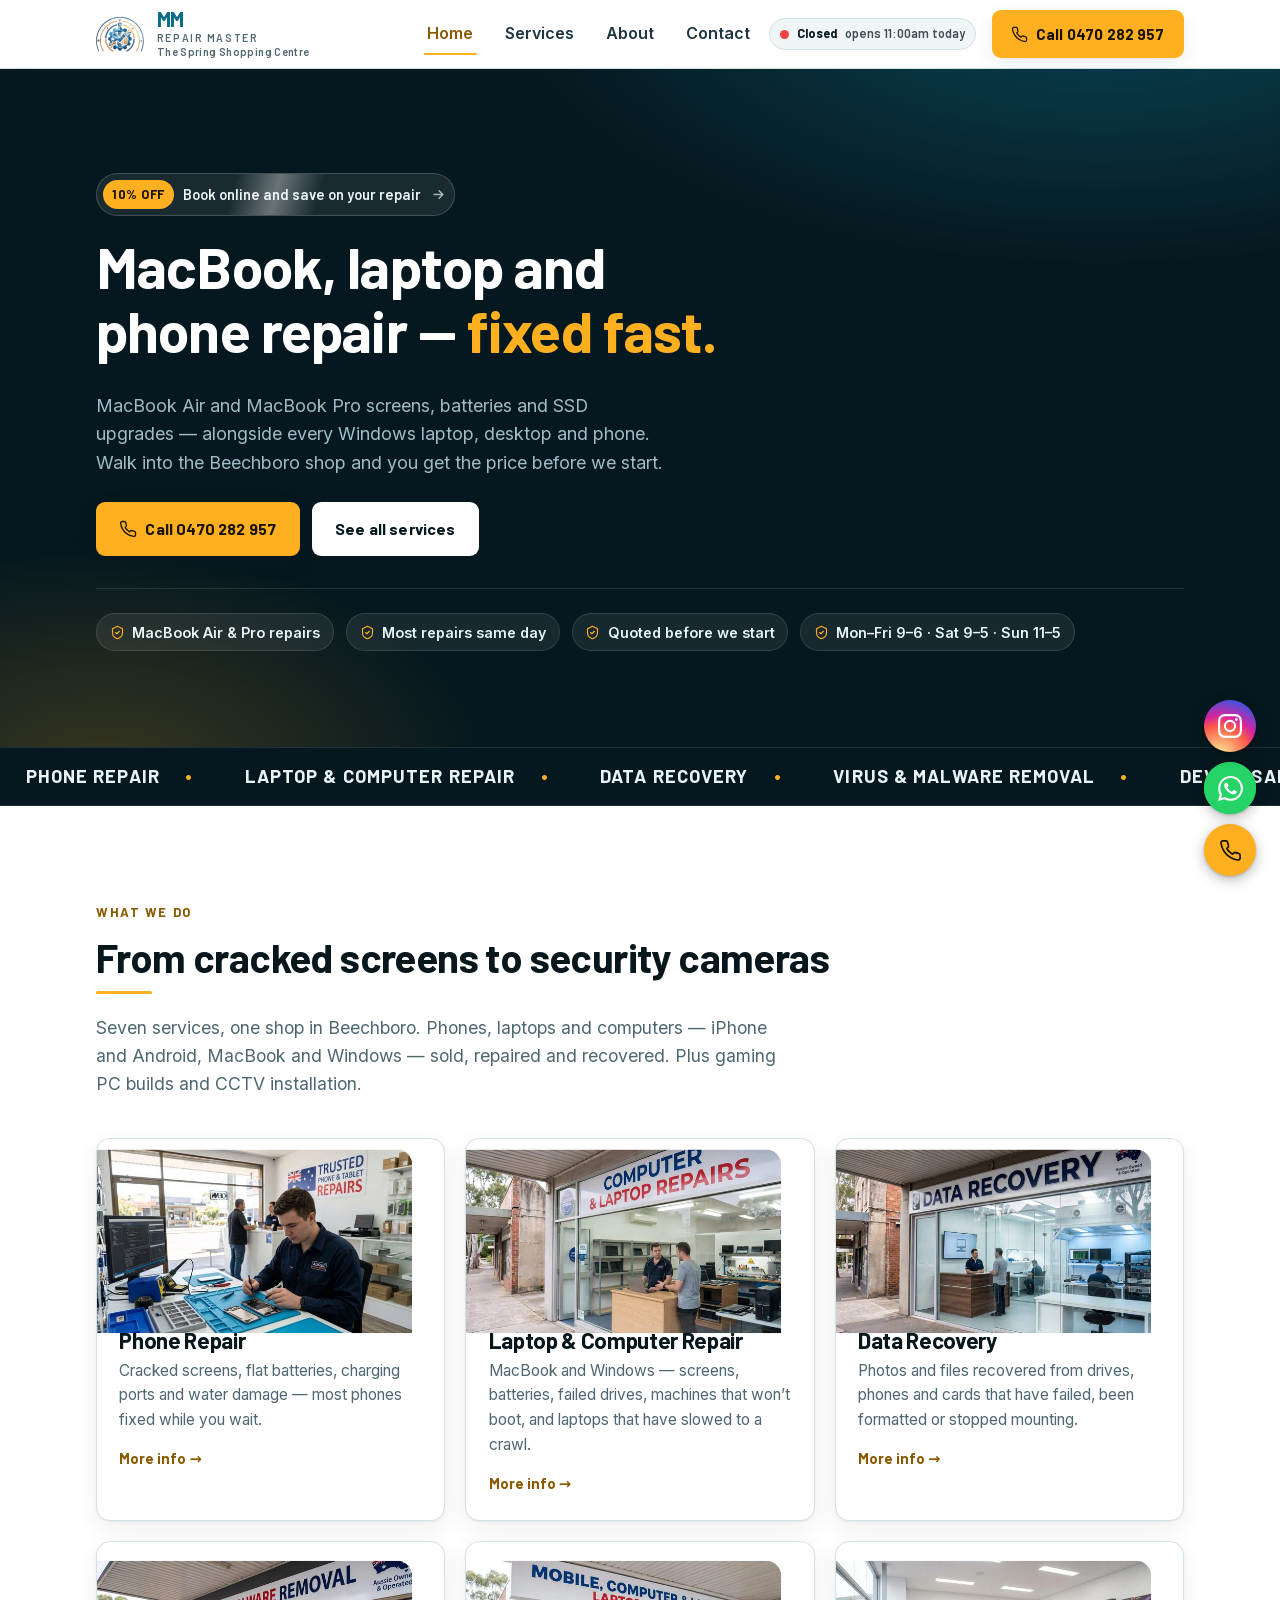
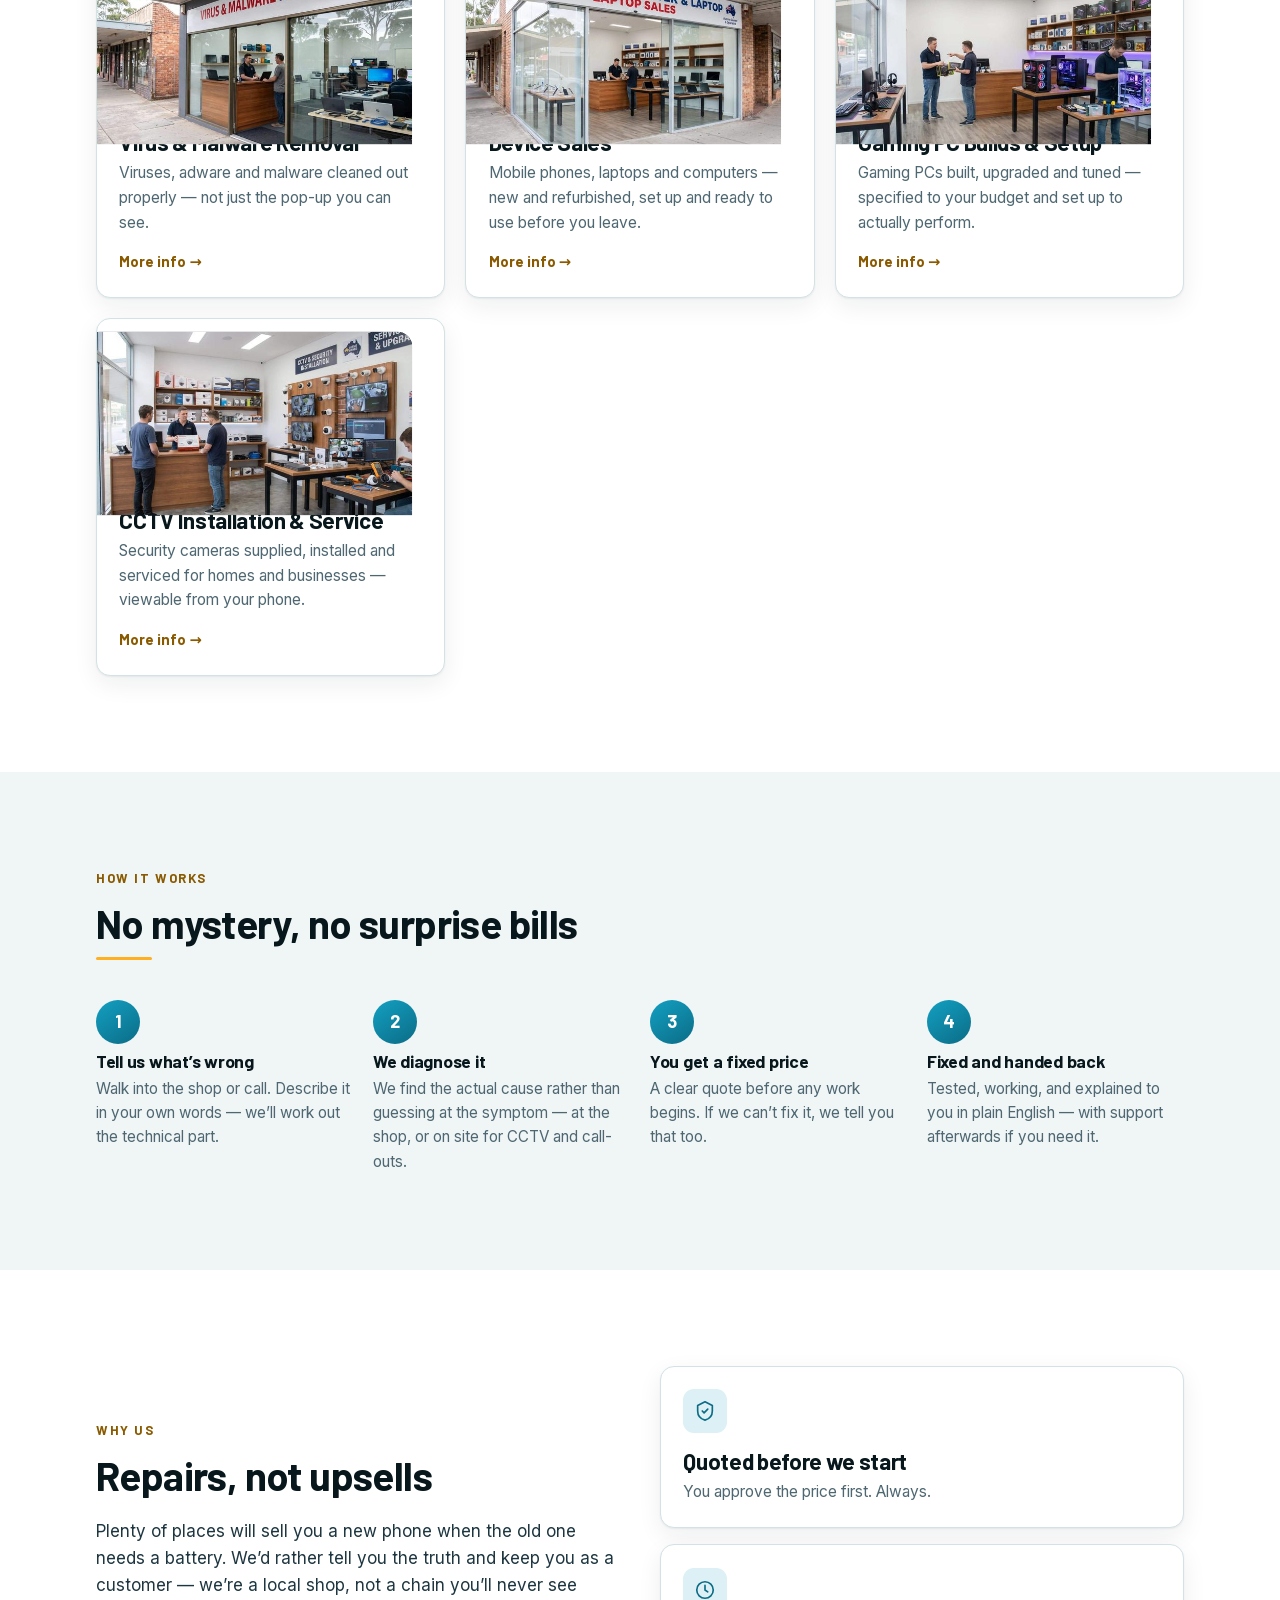
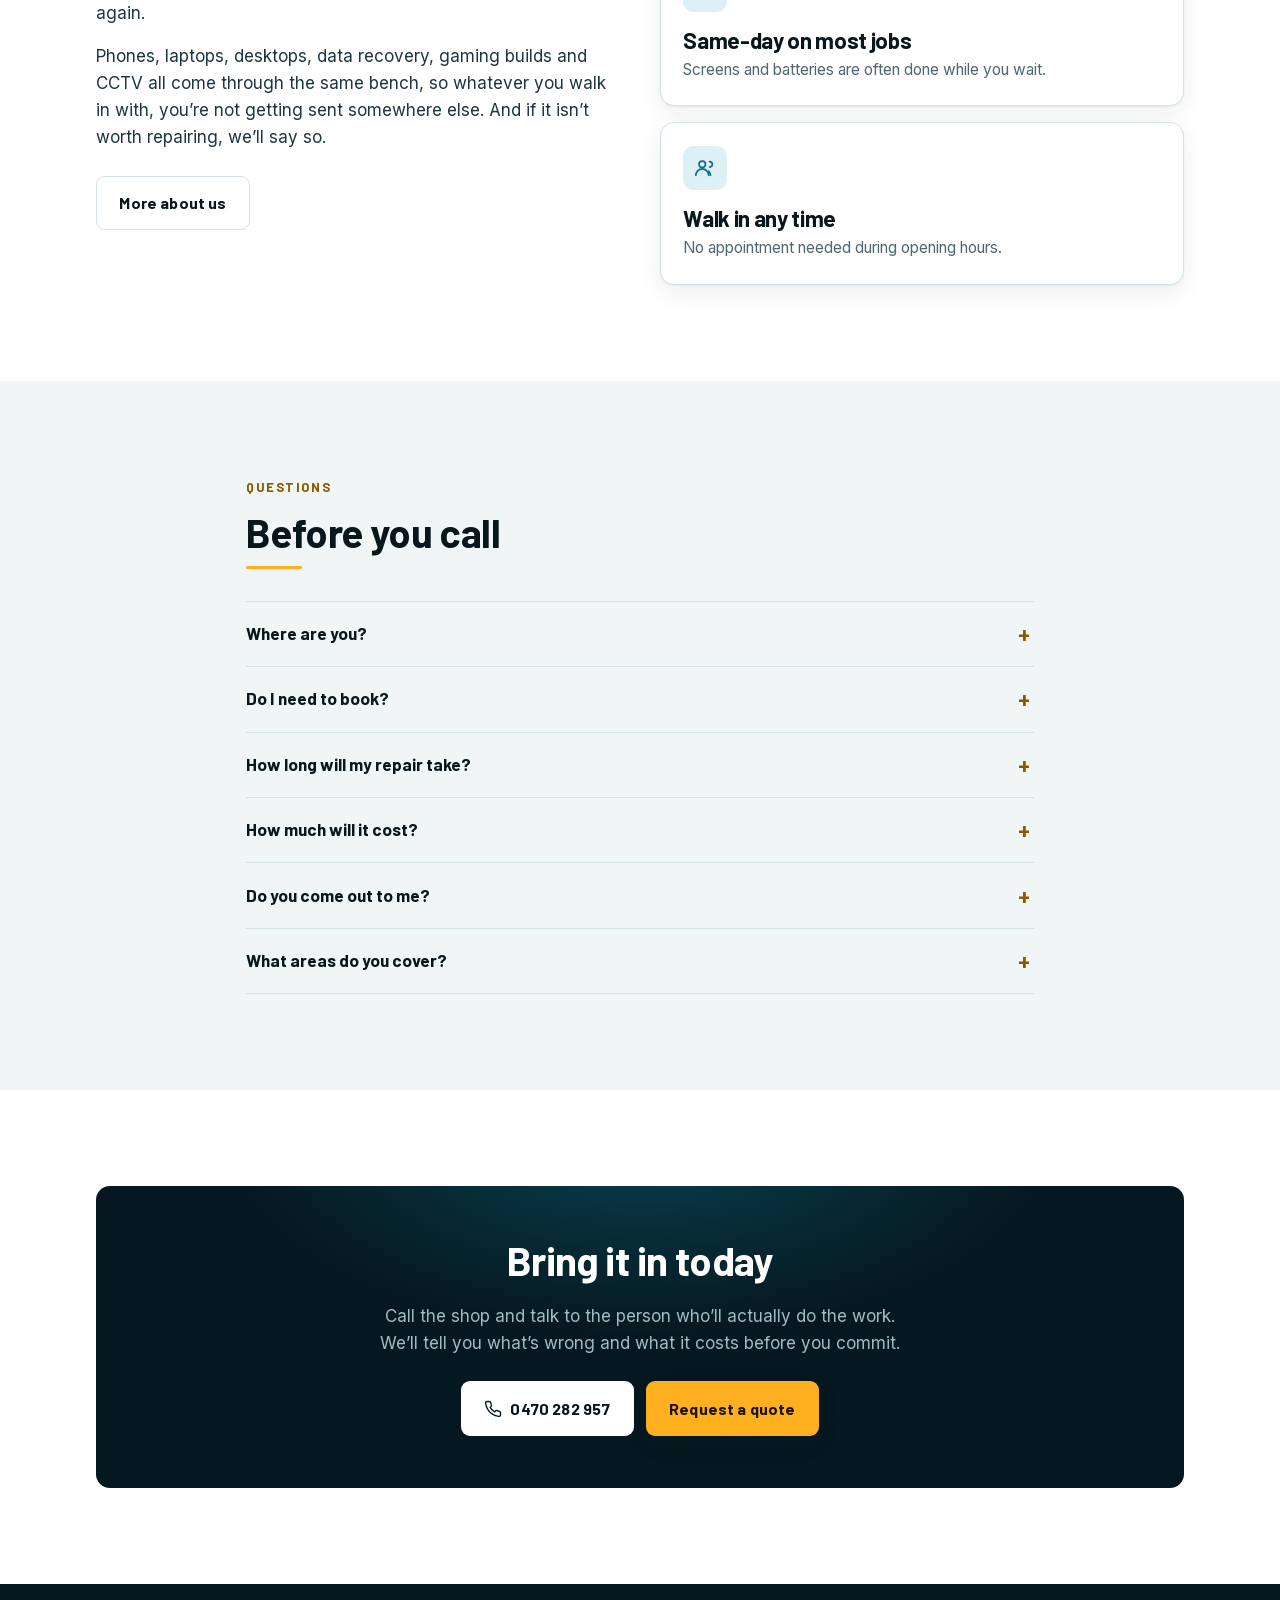
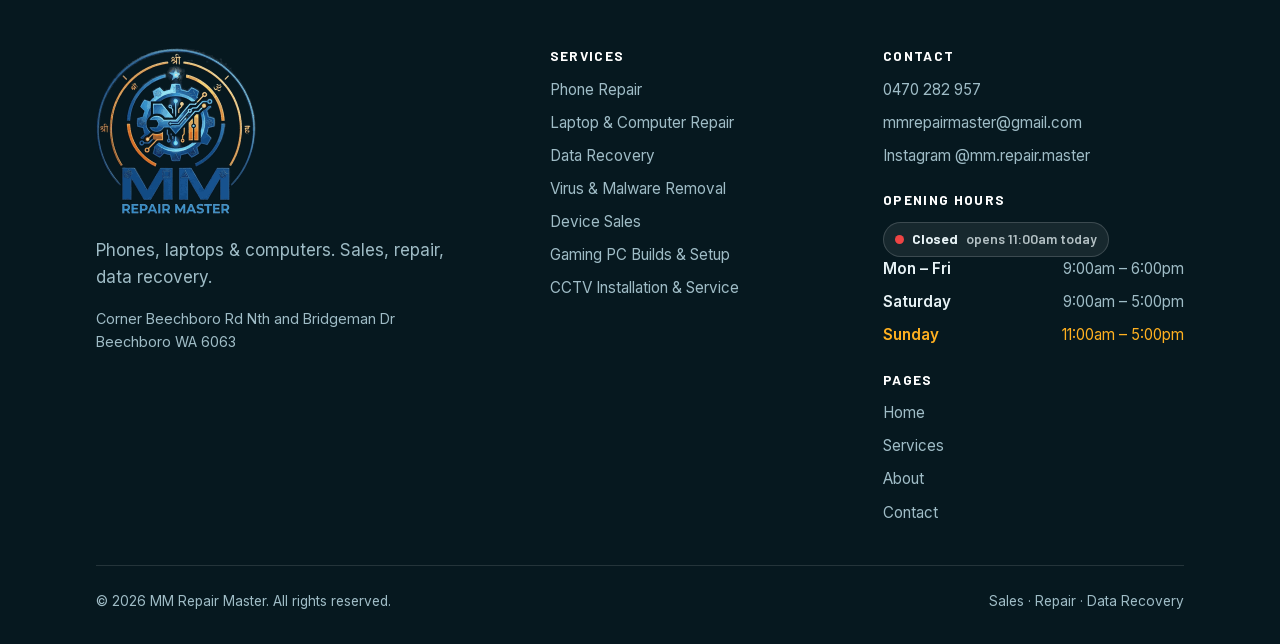
==== commit 0b2091a7: "Spell out "Corner" in the address "Cnr" is now written in full as "Corner Beechboro Rd Nth and Bridg" ====
--- a/index.html
+++ b/index.html
@@ -29,7 +29,7 @@
 <link rel="apple-touch-icon" href="assets/icon.png">
 <link rel="preload" as="image" imagesrcset="assets/photos/phone-repair-640.jpg 640w, assets/photos/phone-repair-768.jpg 768w, assets/photos/phone-repair-1024.jpg 1024w, assets/photos/phone-repair-1280.jpg 1280w, assets/photos/phone-repair.jpg 1600w" imagesizes="(min-width:880px) 360px, (min-width:620px) 45vw, 86vw" fetchpriority="high">
 <link rel="stylesheet" href="assets/style.css?v=4">
-<script type="application/ld+json">{"@context":"https://schema.org","@graph":[{"@context":"https://schema.org","@type":["LocalBusiness","ComputerStore"],"name":"MM Repair Master","url":"https://www.mmrepairmaster.com.au/","image":"https://www.mmrepairmaster.com.au/assets/og-image.png","logo":"https://www.mmrepairmaster.com.au/assets/logo.png","telephone":"0470 282 957","email":"mmrepairmaster@gmail.com","description":"Phone, laptop and computer repair, data recovery, virus and malware removal, device sales, gaming PC builds and CCTV installation.","address":{"@type":"PostalAddress","streetAddress":"Cnr Beechboro Rd Nth and Bridgeman Dr","addressLocality":"Beechboro","addressRegion":"WA","postalCode":"6063","addressCountry":"AU"},"areaServed":{"@type":"City","name":"Perth"},"openingHoursSpecification":[{"@type":"OpeningHoursSpecification","dayOfWeek":["Monday","Tuesday","Wednesday","Thursday","Friday"],"opens":"09:00","closes":"18:00"},{"@type":"OpeningHoursSpecification","dayOfWeek":"Saturday","opens":"09:00","closes":"17:00"},{"@type":"OpeningHoursSpecification","dayOfWeek":"Sunday","opens":"11:00","closes":"17:00"}],"sameAs":["https://www.instagram.com/mm.repair.master/"],"hasOfferCatalog":{"@type":"OfferCatalog","name":"Services","itemListElement":[{"@type":"Offer","itemOffered":{"@type":"Service","name":"Phone Repair"}},{"@type":"Offer","itemOffered":{"@type":"Service","name":"Laptop & Computer Repair"}},{"@type":"Offer","itemOffered":{"@type":"Service","name":"Data Recovery"}},{"@type":"Offer","itemOffered":{"@type":"Service","name":"Virus & Malware Removal"}},{"@type":"Offer","itemOffered":{"@type":"Service","name":"Device Sales"}},{"@type":"Offer","itemOffered":{"@type":"Service","name":"Gaming PC Builds & Setup"}},{"@type":"Offer","itemOffered":{"@type":"Service","name":"CCTV Installation & Service"}}]}},{"@context":"https://schema.org","@type":"FAQPage","mainEntity":[{"@type":"Question","name":"Where are you?","acceptedAnswer":{"@type":"Answer","text":"Cnr Beechboro Rd Nth and Bridgeman Dr, Beechboro WA 6063. Walk in during opening hours - you don't need an appointment."}},{"@type":"Question","name":"Do I need to book?","acceptedAnswer":{"@type":"Answer","text":"No. Walk in any time we're open. Calling ahead on 0470 282 957 helps if you want us to have a screen or battery ready for your model."}},{"@type":"Question","name":"How long will my repair take?","acceptedAnswer":{"@type":"Answer","text":"Most phone screens and batteries are done the same day, often while you wait. Laptops and data recovery depend on the fault - we'll give you a realistic time before you leave it with us."}},{"@type":"Question","name":"How much will it cost?","acceptedAnswer":{"@type":"Answer","text":"We diagnose the problem and quote you before any work starts. You approve the price first, so there are no surprises when you come back."}},{"@type":"Question","name":"Do you come out to me?","acceptedAnswer":{"@type":"Answer","text":"On-call service is available, and CCTV installation is always done on site. Phone and computer repairs are usually faster at the shop."}},{"@type":"Question","name":"What areas do you cover?","acceptedAnswer":{"@type":"Answer","text":"The shop serves Beechboro and the surrounding north-eastern Perth suburbs - Morley, Bayswater, Noranda, Bennett Springs, Caversham, Lockridge, Kiara, Eden Hill, Ballajura and Malaga. On-call and CCTV work covers the wider Perth area."}}]}]}</script>
+<script type="application/ld+json">{"@context":"https://schema.org","@graph":[{"@context":"https://schema.org","@type":["LocalBusiness","ComputerStore"],"name":"MM Repair Master","url":"https://www.mmrepairmaster.com.au/","image":"https://www.mmrepairmaster.com.au/assets/og-image.png","logo":"https://www.mmrepairmaster.com.au/assets/logo.png","telephone":"0470 282 957","email":"mmrepairmaster@gmail.com","description":"Phone, laptop and computer repair, data recovery, virus and malware removal, device sales, gaming PC builds and CCTV installation.","address":{"@type":"PostalAddress","streetAddress":"Corner Beechboro Rd Nth and Bridgeman Dr","addressLocality":"Beechboro","addressRegion":"WA","postalCode":"6063","addressCountry":"AU"},"areaServed":{"@type":"City","name":"Perth"},"openingHoursSpecification":[{"@type":"OpeningHoursSpecification","dayOfWeek":["Monday","Tuesday","Wednesday","Thursday","Friday"],"opens":"09:00","closes":"18:00"},{"@type":"OpeningHoursSpecification","dayOfWeek":"Saturday","opens":"09:00","closes":"17:00"},{"@type":"OpeningHoursSpecification","dayOfWeek":"Sunday","opens":"11:00","closes":"17:00"}],"sameAs":["https://www.instagram.com/mm.repair.master/"],"hasOfferCatalog":{"@type":"OfferCatalog","name":"Services","itemListElement":[{"@type":"Offer","itemOffered":{"@type":"Service","name":"Phone Repair"}},{"@type":"Offer","itemOffered":{"@type":"Service","name":"Laptop & Computer Repair"}},{"@type":"Offer","itemOffered":{"@type":"Service","name":"Data Recovery"}},{"@type":"Offer","itemOffered":{"@type":"Service","name":"Virus & Malware Removal"}},{"@type":"Offer","itemOffered":{"@type":"Service","name":"Device Sales"}},{"@type":"Offer","itemOffered":{"@type":"Service","name":"Gaming PC Builds & Setup"}},{"@type":"Offer","itemOffered":{"@type":"Service","name":"CCTV Installation & Service"}}]}},{"@context":"https://schema.org","@type":"FAQPage","mainEntity":[{"@type":"Question","name":"Where are you?","acceptedAnswer":{"@type":"Answer","text":"Corner Beechboro Rd Nth and Bridgeman Dr, Beechboro WA 6063. Walk in during opening hours - you don't need an appointment."}},{"@type":"Question","name":"Do I need to book?","acceptedAnswer":{"@type":"Answer","text":"No. Walk in any time we're open. Calling ahead on 0470 282 957 helps if you want us to have a screen or battery ready for your model."}},{"@type":"Question","name":"How long will my repair take?","acceptedAnswer":{"@type":"Answer","text":"Most phone screens and batteries are done the same day, often while you wait. Laptops and data recovery depend on the fault - we'll give you a realistic time before you leave it with us."}},{"@type":"Question","name":"How much will it cost?","acceptedAnswer":{"@type":"Answer","text":"We diagnose the problem and quote you before any work starts. You approve the price first, so there are no surprises when you come back."}},{"@type":"Question","name":"Do you come out to me?","acceptedAnswer":{"@type":"Answer","text":"On-call service is available, and CCTV installation is always done on site. Phone and computer repairs are usually faster at the shop."}},{"@type":"Question","name":"What areas do you cover?","acceptedAnswer":{"@type":"Answer","text":"The shop serves Beechboro and the surrounding north-eastern Perth suburbs - Morley, Bayswater, Noranda, Bennett Springs, Caversham, Lockridge, Kiara, Eden Hill, Ballajura and Malaga. On-call and CCTV work covers the wider Perth area."}}]}]}</script>
 </head>
 <body>
 <a class="skip-link" href="#main">Skip to content</a>
@@ -60,7 +60,7 @@
     <a class="btn btn--primary" href="tel:+61470282957">Call 0470 282 957</a>
   </div>
 </header>
-<main id="main"><a class="locbar" href="https://www.google.com/maps/search/?api=1&amp;query=Beechboro+Rd+Nth+and+Bridgeman+Dr+Beechboro+WA+6063" target="_blank" rel="noopener" aria-label="Cnr Beechboro Rd Nth and Bridgeman Dr, Beechboro WA 6063 - open directions in Google Maps"><span class="locbar__pin" aria-hidden="true"><svg width="15" height="15" viewBox="0 0 24 24" fill="none" stroke="currentColor" stroke-width="2.2" stroke-linecap="round" stroke-linejoin="round"><path d="M20 10c0 6-8 12-8 12s-8-6-8-12a8 8 0 0 1 16 0Z"/><circle cx="12" cy="10" r="3"/></svg></span><span class="locbar__text"><strong>The Spring Shopping Centre</strong> <small>Beechboro 6063</small></span><span class="locbar__go" aria-hidden="true"><svg width="14" height="14" viewBox="0 0 24 24" fill="none" stroke="currentColor" stroke-width="2.4" stroke-linecap="round" stroke-linejoin="round"><path d="M5 12h13M12 5l7 7-7 7"/></svg></span></a>
+<main id="main"><a class="locbar" href="https://www.google.com/maps/search/?api=1&amp;query=Beechboro+Rd+Nth+and+Bridgeman+Dr+Beechboro+WA+6063" target="_blank" rel="noopener" aria-label="Corner Beechboro Rd Nth and Bridgeman Dr, Beechboro WA 6063 - open directions in Google Maps"><span class="locbar__pin" aria-hidden="true"><svg width="15" height="15" viewBox="0 0 24 24" fill="none" stroke="currentColor" stroke-width="2.2" stroke-linecap="round" stroke-linejoin="round"><path d="M20 10c0 6-8 12-8 12s-8-6-8-12a8 8 0 0 1 16 0Z"/><circle cx="12" cy="10" r="3"/></svg></span><span class="locbar__text"><strong>The Spring Shopping Centre</strong> <small>Beechboro 6063</small></span><span class="locbar__go" aria-hidden="true"><svg width="14" height="14" viewBox="0 0 24 24" fill="none" stroke="currentColor" stroke-width="2.4" stroke-linecap="round" stroke-linejoin="round"><path d="M5 12h13M12 5l7 7-7 7"/></svg></span></a>
 
 <section class="hero">
   <div class="wrap">
@@ -172,7 +172,7 @@
   <div class="wrap" style="max-width:820px">
     <p class="eyebrow reveal">Questions</p>
     <h2 class="reveal">Before you call</h2>
-    <div class="reveal" style="margin-top:2rem"><div class="faq"><details><summary>Where are you?</summary><p>Cnr Beechboro Rd Nth and Bridgeman Dr, Beechboro WA 6063. Walk in during opening hours &mdash; you don&rsquo;t need an appointment.</p></details><details><summary>Do I need to book?</summary><p>No. Walk in any time we&rsquo;re open. Calling ahead on 0470 282 957 helps if you want us to have a screen or battery ready for your model.</p></details><details><summary>How long will my repair take?</summary><p>Most phone screens and batteries are done the same day, often while you wait. Laptops and data recovery depend on the fault &mdash; we&rsquo;ll give you a realistic time before you leave it with us.</p></details><details><summary>How much will it cost?</summary><p>We diagnose the problem and quote you before any work starts. You approve the price first, so there are no surprises when you come back.</p></details><details><summary>Do you come out to me?</summary><p>On-call service is available, and CCTV installation is always done on site. Phone and computer repairs are usually faster at the shop.</p></details><details><summary>What areas do you cover?</summary><p>The shop serves Beechboro and the surrounding north-eastern Perth suburbs &mdash; Morley, Bayswater, Noranda, Bennett Springs, Caversham, Lockridge, Kiara, Eden Hill, Ballajura and Malaga. On-call and CCTV work covers the wider Perth area.</p></details></div></div>
+    <div class="reveal" style="margin-top:2rem"><div class="faq"><details><summary>Where are you?</summary><p>Corner Beechboro Rd Nth and Bridgeman Dr, Beechboro WA 6063. Walk in during opening hours &mdash; you don&rsquo;t need an appointment.</p></details><details><summary>Do I need to book?</summary><p>No. Walk in any time we&rsquo;re open. Calling ahead on 0470 282 957 helps if you want us to have a screen or battery ready for your model.</p></details><details><summary>How long will my repair take?</summary><p>Most phone screens and batteries are done the same day, often while you wait. Laptops and data recovery depend on the fault &mdash; we&rsquo;ll give you a realistic time before you leave it with us.</p></details><details><summary>How much will it cost?</summary><p>We diagnose the problem and quote you before any work starts. You approve the price first, so there are no surprises when you come back.</p></details><details><summary>Do you come out to me?</summary><p>On-call service is available, and CCTV installation is always done on site. Phone and computer repairs are usually faster at the shop.</p></details><details><summary>What areas do you cover?</summary><p>The shop serves Beechboro and the surrounding north-eastern Perth suburbs &mdash; Morley, Bayswater, Noranda, Bennett Springs, Caversham, Lockridge, Kiara, Eden Hill, Ballajura and Malaga. On-call and CCTV work covers the wider Perth area.</p></details></div></div>
   </div>
 </section>
 
@@ -200,7 +200,7 @@
         </a>
         <p style="color:var(--on-navy-muted);max-width:34ch">Phones, laptops &amp; computers. Sales, repair, data recovery.</p>
         <p style="color:var(--on-navy-muted);font-size:.9rem">
-          Cnr Beechboro Rd Nth and Bridgeman Dr<br>Beechboro WA 6063
+          Corner Beechboro Rd Nth and Bridgeman Dr<br>Beechboro WA 6063
         </p>
       </div>
       <div>
